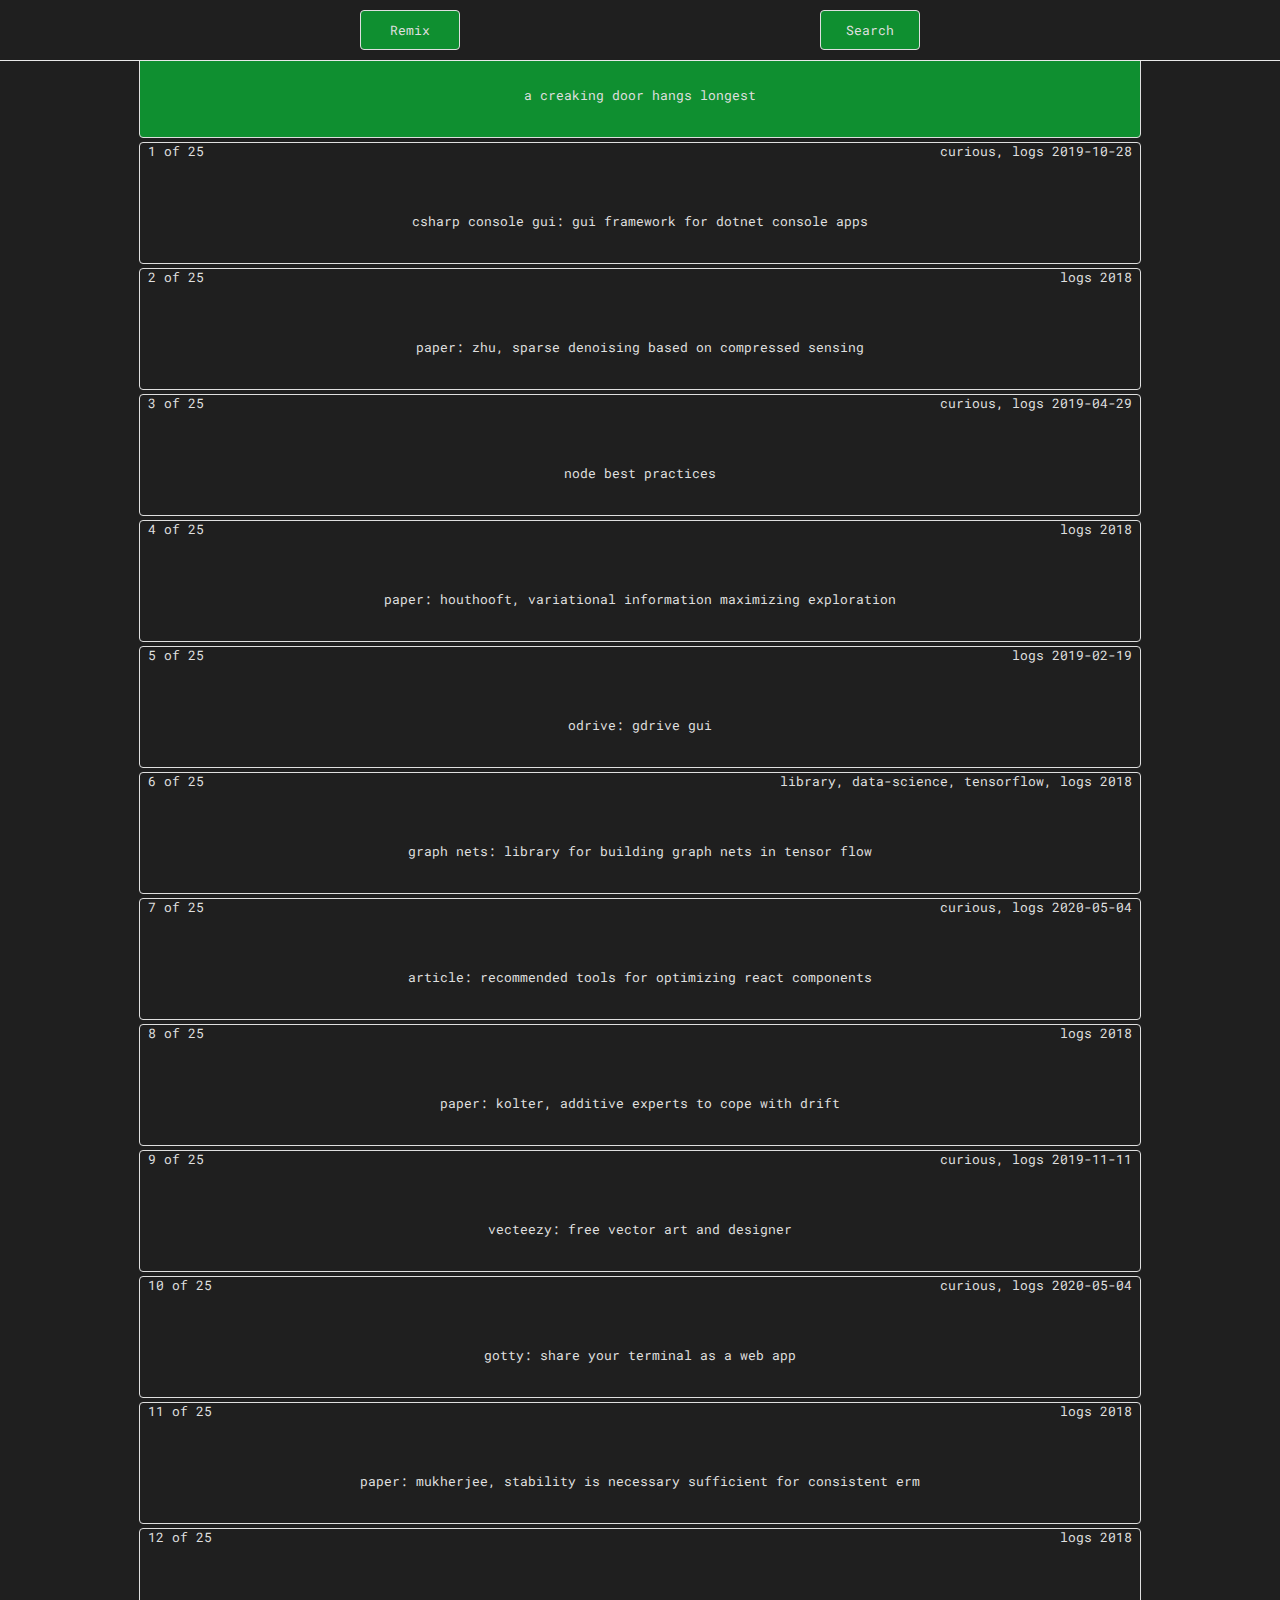
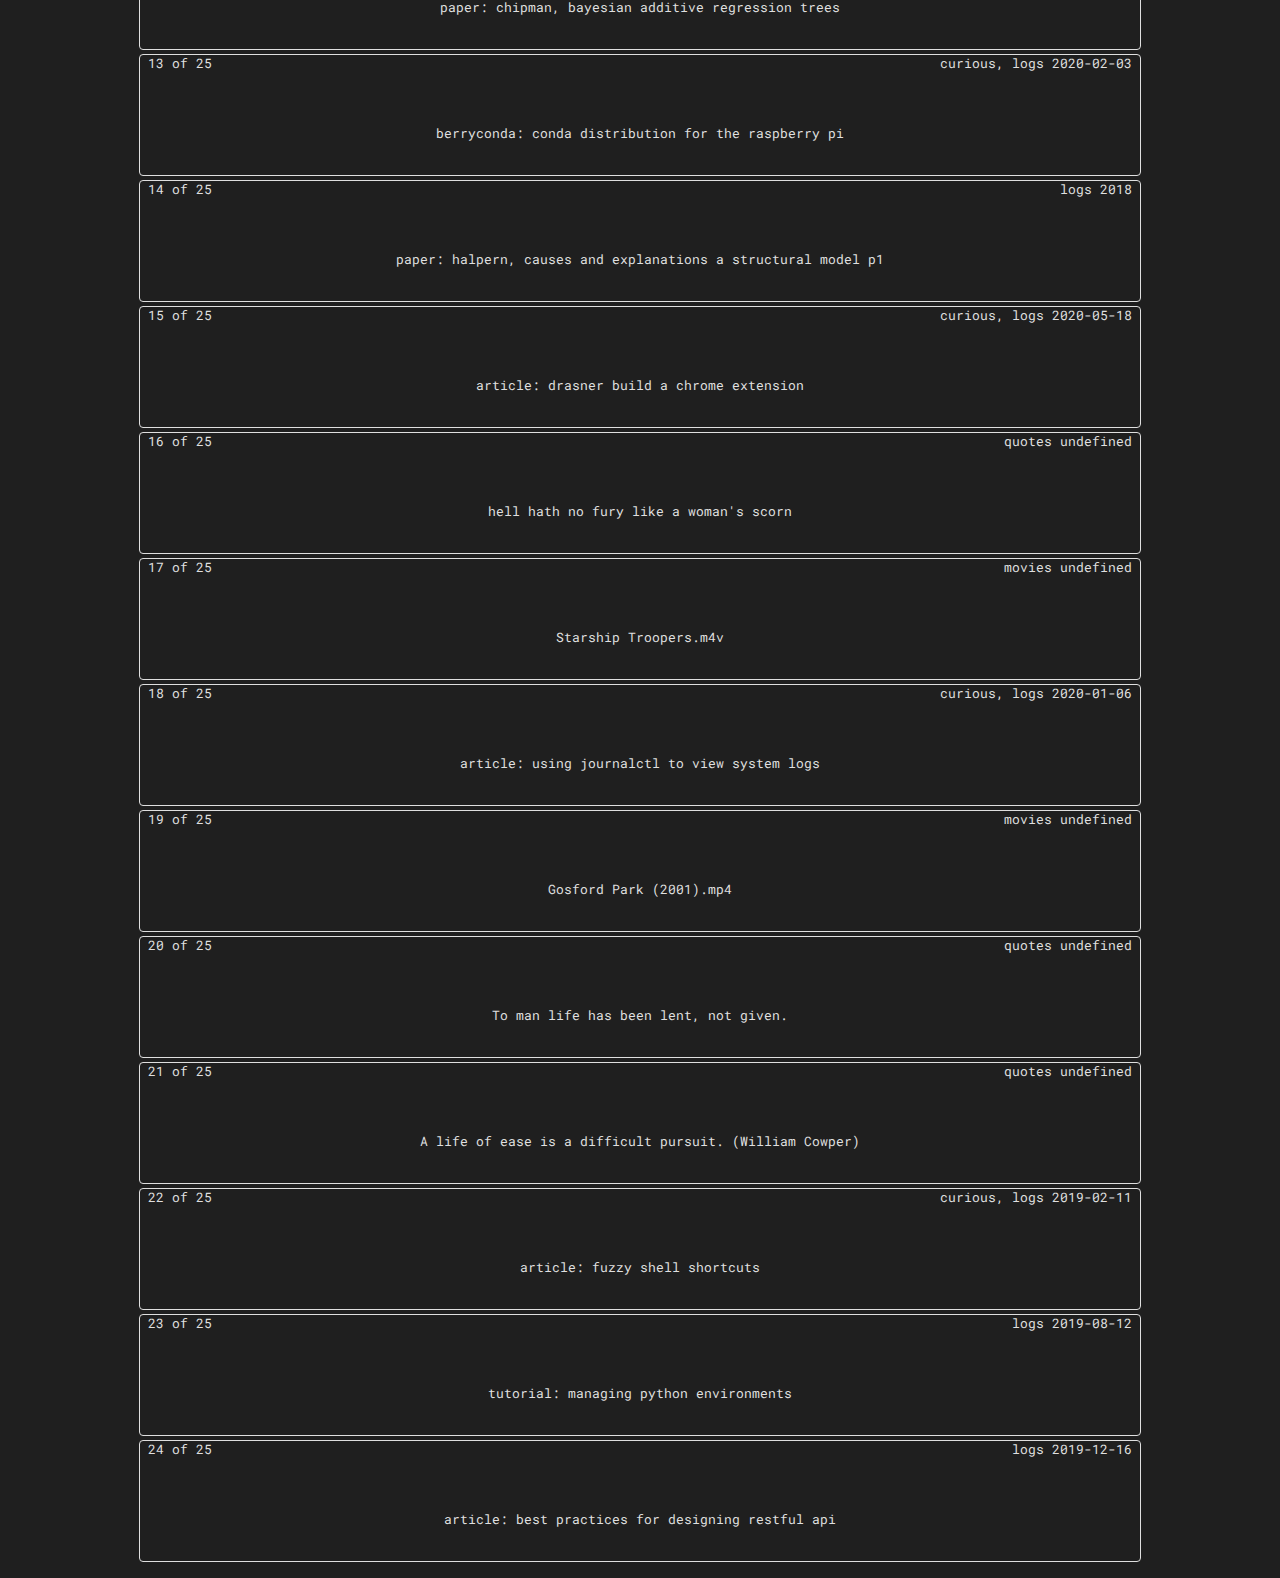
==== remix/index.html @ ba3073d8 "Update remix app." ====
<!doctype html><html lang="en"><head><meta charset="utf-8"/><link rel="icon" href="/remix/favicon.png"/><meta name="viewport" content="width=device-width,initial-scale=1"/><meta name="theme-color" content="#000000"/><meta name="description" content="Remix Report"/><link rel="manifest" href="/remix/manifest.json"/><title>Remix</title><link href="/remix/static/css/main.03e0b66b.chunk.css" rel="stylesheet"></head><body><noscript>You need to enable JavaScript to run this app.</noscript><div id="root"></div><script>!function(e){function r(r){for(var n,i,l=r[0],f=r[1],a=r[2],c=0,s=[];c<l.length;c++)i=l[c],Object.prototype.hasOwnProperty.call(o,i)&&o[i]&&s.push(o[i][0]),o[i]=0;for(n in f)Object.prototype.hasOwnProperty.call(f,n)&&(e[n]=f[n]);for(p&&p(r);s.length;)s.shift()();return u.push.apply(u,a||[]),t()}function t(){for(var e,r=0;r<u.length;r++){for(var t=u[r],n=!0,l=1;l<t.length;l++){var f=t[l];0!==o[f]&&(n=!1)}n&&(u.splice(r--,1),e=i(i.s=t[0]))}return e}var n={},o={1:0},u=[];function i(r){if(n[r])return n[r].exports;var t=n[r]={i:r,l:!1,exports:{}};return e[r].call(t.exports,t,t.exports,i),t.l=!0,t.exports}i.m=e,i.c=n,i.d=function(e,r,t){i.o(e,r)||Object.defineProperty(e,r,{enumerable:!0,get:t})},i.r=function(e){"undefined"!=typeof Symbol&&Symbol.toStringTag&&Object.defineProperty(e,Symbol.toStringTag,{value:"Module"}),Object.defineProperty(e,"__esModule",{value:!0})},i.t=function(e,r){if(1&r&&(e=i(e)),8&r)return e;if(4&r&&"object"==typeof e&&e&&e.__esModule)return e;var t=Object.create(null);if(i.r(t),Object.defineProperty(t,"default",{enumerable:!0,value:e}),2&r&&"string"!=typeof e)for(var n in e)i.d(t,n,function(r){return e[r]}.bind(null,n));return t},i.n=function(e){var r=e&&e.__esModule?function(){return e.default}:function(){return e};return i.d(r,"a",r),r},i.o=function(e,r){return Object.prototype.hasOwnProperty.call(e,r)},i.p="/remix/";var l=this.webpackJsonpremix=this.webpackJsonpremix||[],f=l.push.bind(l);l.push=r,l=l.slice();for(var a=0;a<l.length;a++)r(l[a]);var p=f;t()}([])</script><script src="/remix/static/js/2.96e53d14.chunk.js"></script><script src="/remix/static/js/main.aa3ec4c5.chunk.js"></script></body></html>
---- remix/static/css/main.03e0b66b.chunk.css ----
@import url(https://fonts.googleapis.com/css2?family=Roboto+Mono:wght@300;400&display=swap);body,html{--background-color:#1f1f1f;--text-color:#dfdfdf;margin:0;font-family:"Roboto Mono",monospace;-webkit-font-smoothing:antialiased;-moz-osx-font-smoothing:grayscale;color:var(--text-color);background-color:var(--background-color)}
/*# sourceMappingURL=main.03e0b66b.chunk.css.map */
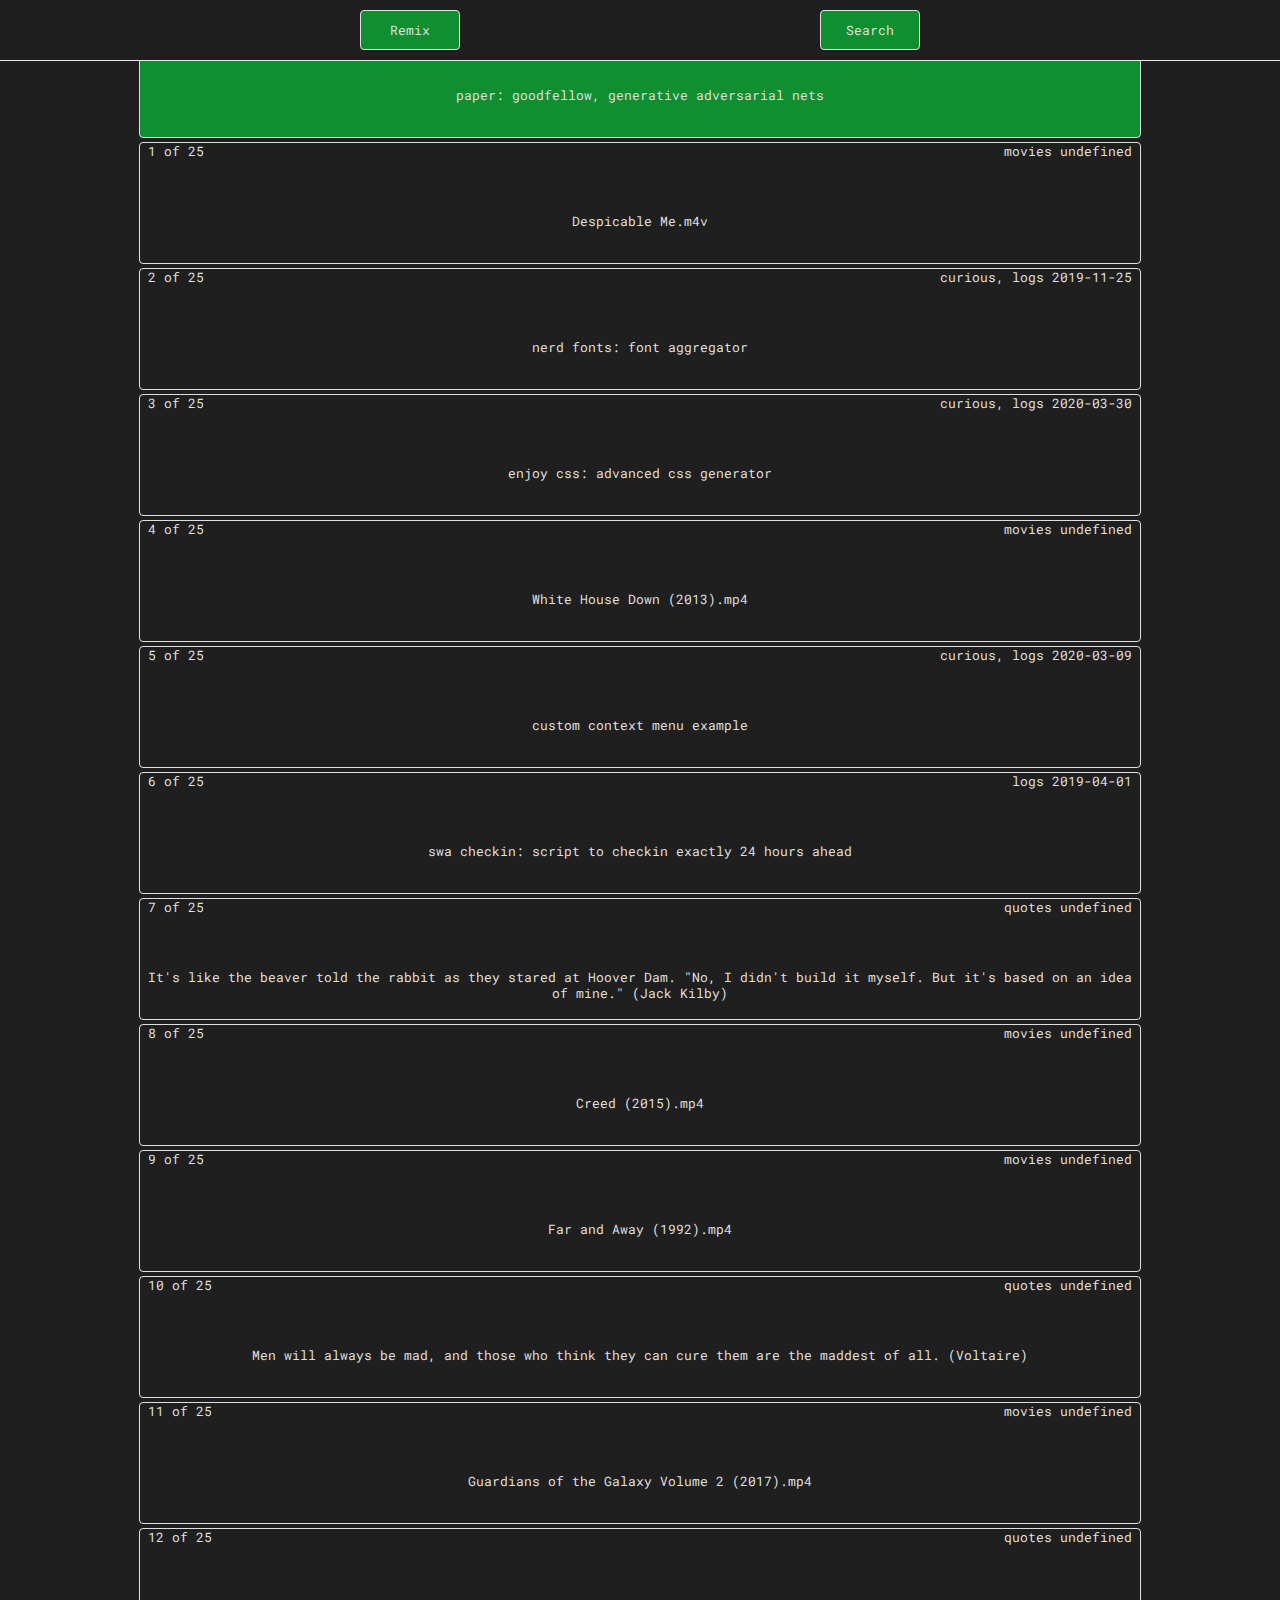
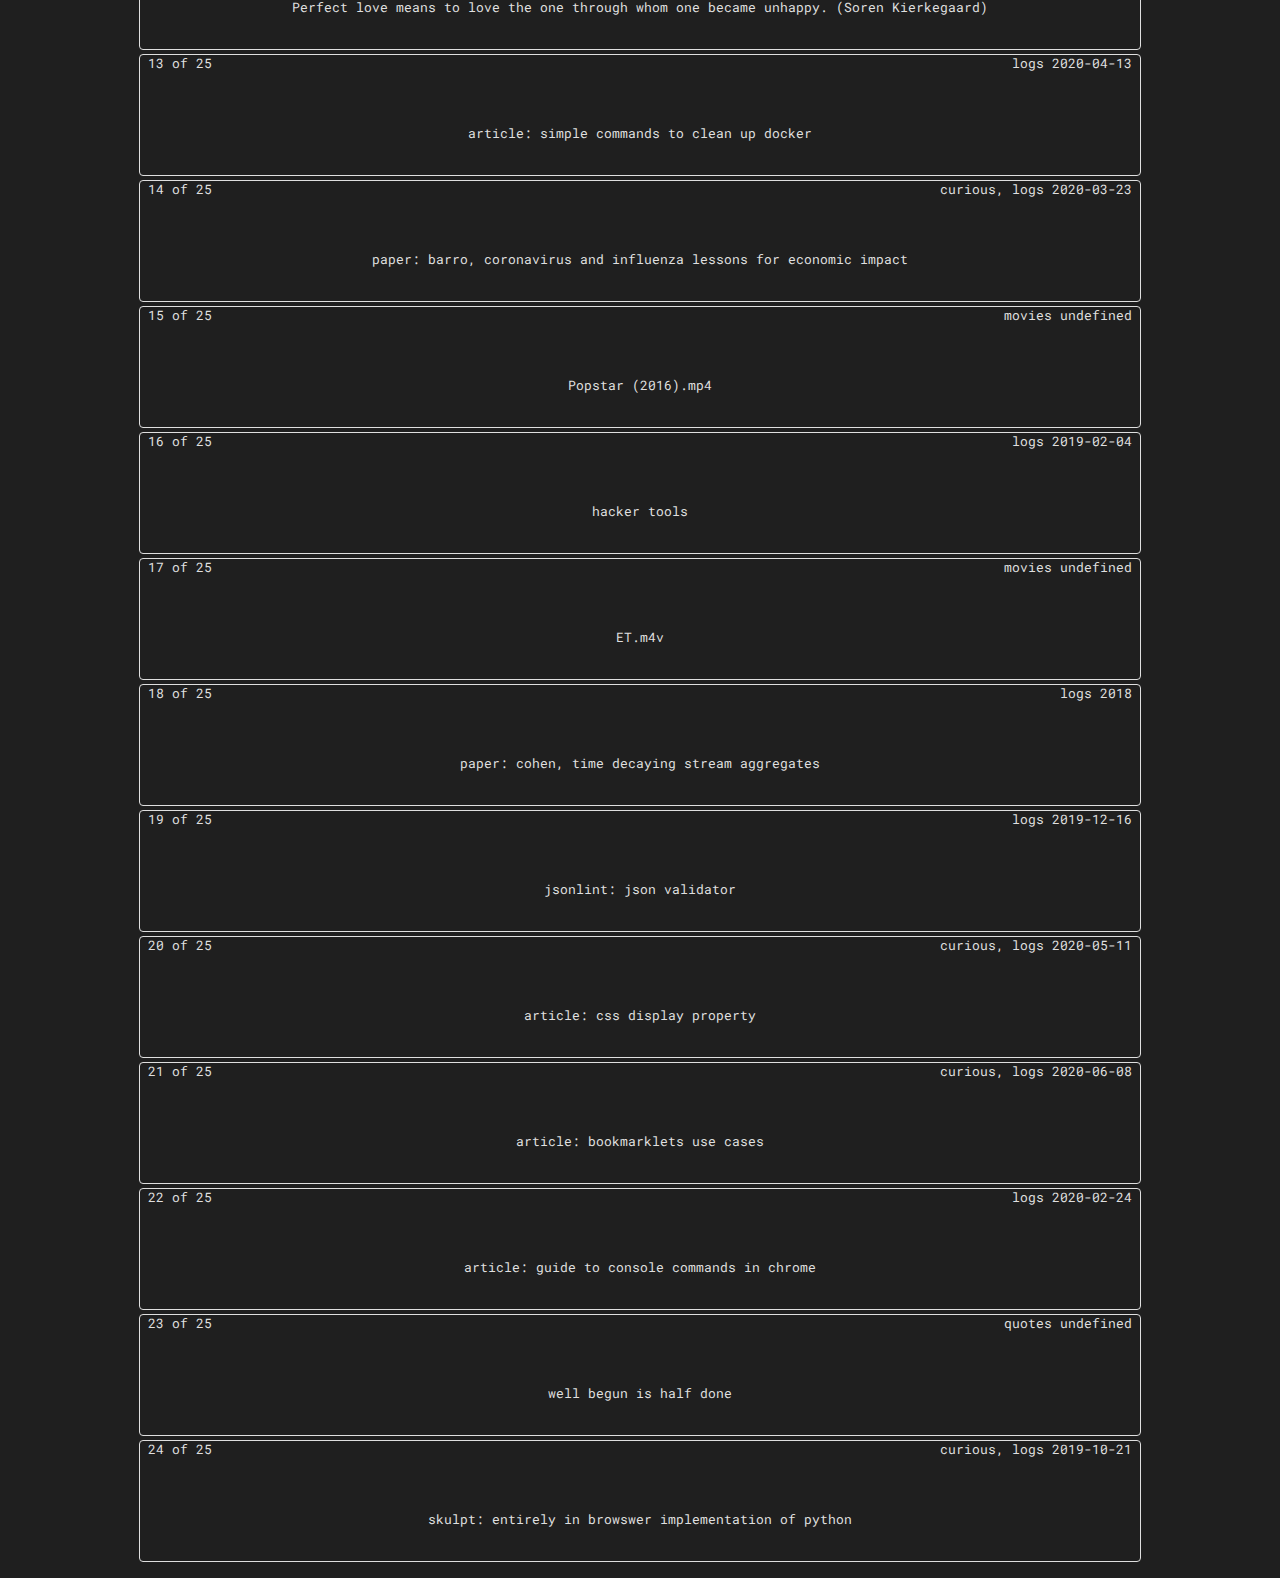
==== commit 7a7f7cf1: "Update remix search implementation." ====
--- a/remix/index.html
+++ b/remix/index.html
@@ -1 +1 @@
-<!doctype html><html lang="en"><head><meta charset="utf-8"/><link rel="icon" href="/remix/favicon.png"/><meta name="viewport" content="width=device-width,initial-scale=1"/><meta name="theme-color" content="#000000"/><meta name="description" content="Remix Report"/><link rel="manifest" href="/remix/manifest.json"/><title>Remix</title><link href="/remix/static/css/main.03e0b66b.chunk.css" rel="stylesheet"></head><body><noscript>You need to enable JavaScript to run this app.</noscript><div id="root"></div><script>!function(e){function r(r){for(var n,i,l=r[0],f=r[1],a=r[2],c=0,s=[];c<l.length;c++)i=l[c],Object.prototype.hasOwnProperty.call(o,i)&&o[i]&&s.push(o[i][0]),o[i]=0;for(n in f)Object.prototype.hasOwnProperty.call(f,n)&&(e[n]=f[n]);for(p&&p(r);s.length;)s.shift()();return u.push.apply(u,a||[]),t()}function t(){for(var e,r=0;r<u.length;r++){for(var t=u[r],n=!0,l=1;l<t.length;l++){var f=t[l];0!==o[f]&&(n=!1)}n&&(u.splice(r--,1),e=i(i.s=t[0]))}return e}var n={},o={1:0},u=[];function i(r){if(n[r])return n[r].exports;var t=n[r]={i:r,l:!1,exports:{}};return e[r].call(t.exports,t,t.exports,i),t.l=!0,t.exports}i.m=e,i.c=n,i.d=function(e,r,t){i.o(e,r)||Object.defineProperty(e,r,{enumerable:!0,get:t})},i.r=function(e){"undefined"!=typeof Symbol&&Symbol.toStringTag&&Object.defineProperty(e,Symbol.toStringTag,{value:"Module"}),Object.defineProperty(e,"__esModule",{value:!0})},i.t=function(e,r){if(1&r&&(e=i(e)),8&r)return e;if(4&r&&"object"==typeof e&&e&&e.__esModule)return e;var t=Object.create(null);if(i.r(t),Object.defineProperty(t,"default",{enumerable:!0,value:e}),2&r&&"string"!=typeof e)for(var n in e)i.d(t,n,function(r){return e[r]}.bind(null,n));return t},i.n=function(e){var r=e&&e.__esModule?function(){return e.default}:function(){return e};return i.d(r,"a",r),r},i.o=function(e,r){return Object.prototype.hasOwnProperty.call(e,r)},i.p="/remix/";var l=this.webpackJsonpremix=this.webpackJsonpremix||[],f=l.push.bind(l);l.push=r,l=l.slice();for(var a=0;a<l.length;a++)r(l[a]);var p=f;t()}([])</script><script src="/remix/static/js/2.96e53d14.chunk.js"></script><script src="/remix/static/js/main.aa3ec4c5.chunk.js"></script></body></html>+<!doctype html><html lang="en"><head><meta charset="utf-8"/><link rel="icon" href="/remix/favicon.png"/><meta name="viewport" content="width=device-width,initial-scale=1"/><meta name="theme-color" content="#000000"/><meta name="description" content="Remix Report"/><link rel="manifest" href="/remix/manifest.json"/><title>Remix</title><link href="/remix/static/css/main.03e0b66b.chunk.css" rel="stylesheet"></head><body><noscript>You need to enable JavaScript to run this app.</noscript><div id="root"></div><script>!function(e){function r(r){for(var n,i,l=r[0],f=r[1],a=r[2],c=0,s=[];c<l.length;c++)i=l[c],Object.prototype.hasOwnProperty.call(o,i)&&o[i]&&s.push(o[i][0]),o[i]=0;for(n in f)Object.prototype.hasOwnProperty.call(f,n)&&(e[n]=f[n]);for(p&&p(r);s.length;)s.shift()();return u.push.apply(u,a||[]),t()}function t(){for(var e,r=0;r<u.length;r++){for(var t=u[r],n=!0,l=1;l<t.length;l++){var f=t[l];0!==o[f]&&(n=!1)}n&&(u.splice(r--,1),e=i(i.s=t[0]))}return e}var n={},o={1:0},u=[];function i(r){if(n[r])return n[r].exports;var t=n[r]={i:r,l:!1,exports:{}};return e[r].call(t.exports,t,t.exports,i),t.l=!0,t.exports}i.m=e,i.c=n,i.d=function(e,r,t){i.o(e,r)||Object.defineProperty(e,r,{enumerable:!0,get:t})},i.r=function(e){"undefined"!=typeof Symbol&&Symbol.toStringTag&&Object.defineProperty(e,Symbol.toStringTag,{value:"Module"}),Object.defineProperty(e,"__esModule",{value:!0})},i.t=function(e,r){if(1&r&&(e=i(e)),8&r)return e;if(4&r&&"object"==typeof e&&e&&e.__esModule)return e;var t=Object.create(null);if(i.r(t),Object.defineProperty(t,"default",{enumerable:!0,value:e}),2&r&&"string"!=typeof e)for(var n in e)i.d(t,n,function(r){return e[r]}.bind(null,n));return t},i.n=function(e){var r=e&&e.__esModule?function(){return e.default}:function(){return e};return i.d(r,"a",r),r},i.o=function(e,r){return Object.prototype.hasOwnProperty.call(e,r)},i.p="/remix/";var l=this.webpackJsonpremix=this.webpackJsonpremix||[],f=l.push.bind(l);l.push=r,l=l.slice();for(var a=0;a<l.length;a++)r(l[a]);var p=f;t()}([])</script><script src="/remix/static/js/2.96e53d14.chunk.js"></script><script src="/remix/static/js/main.2c84e800.chunk.js"></script></body></html>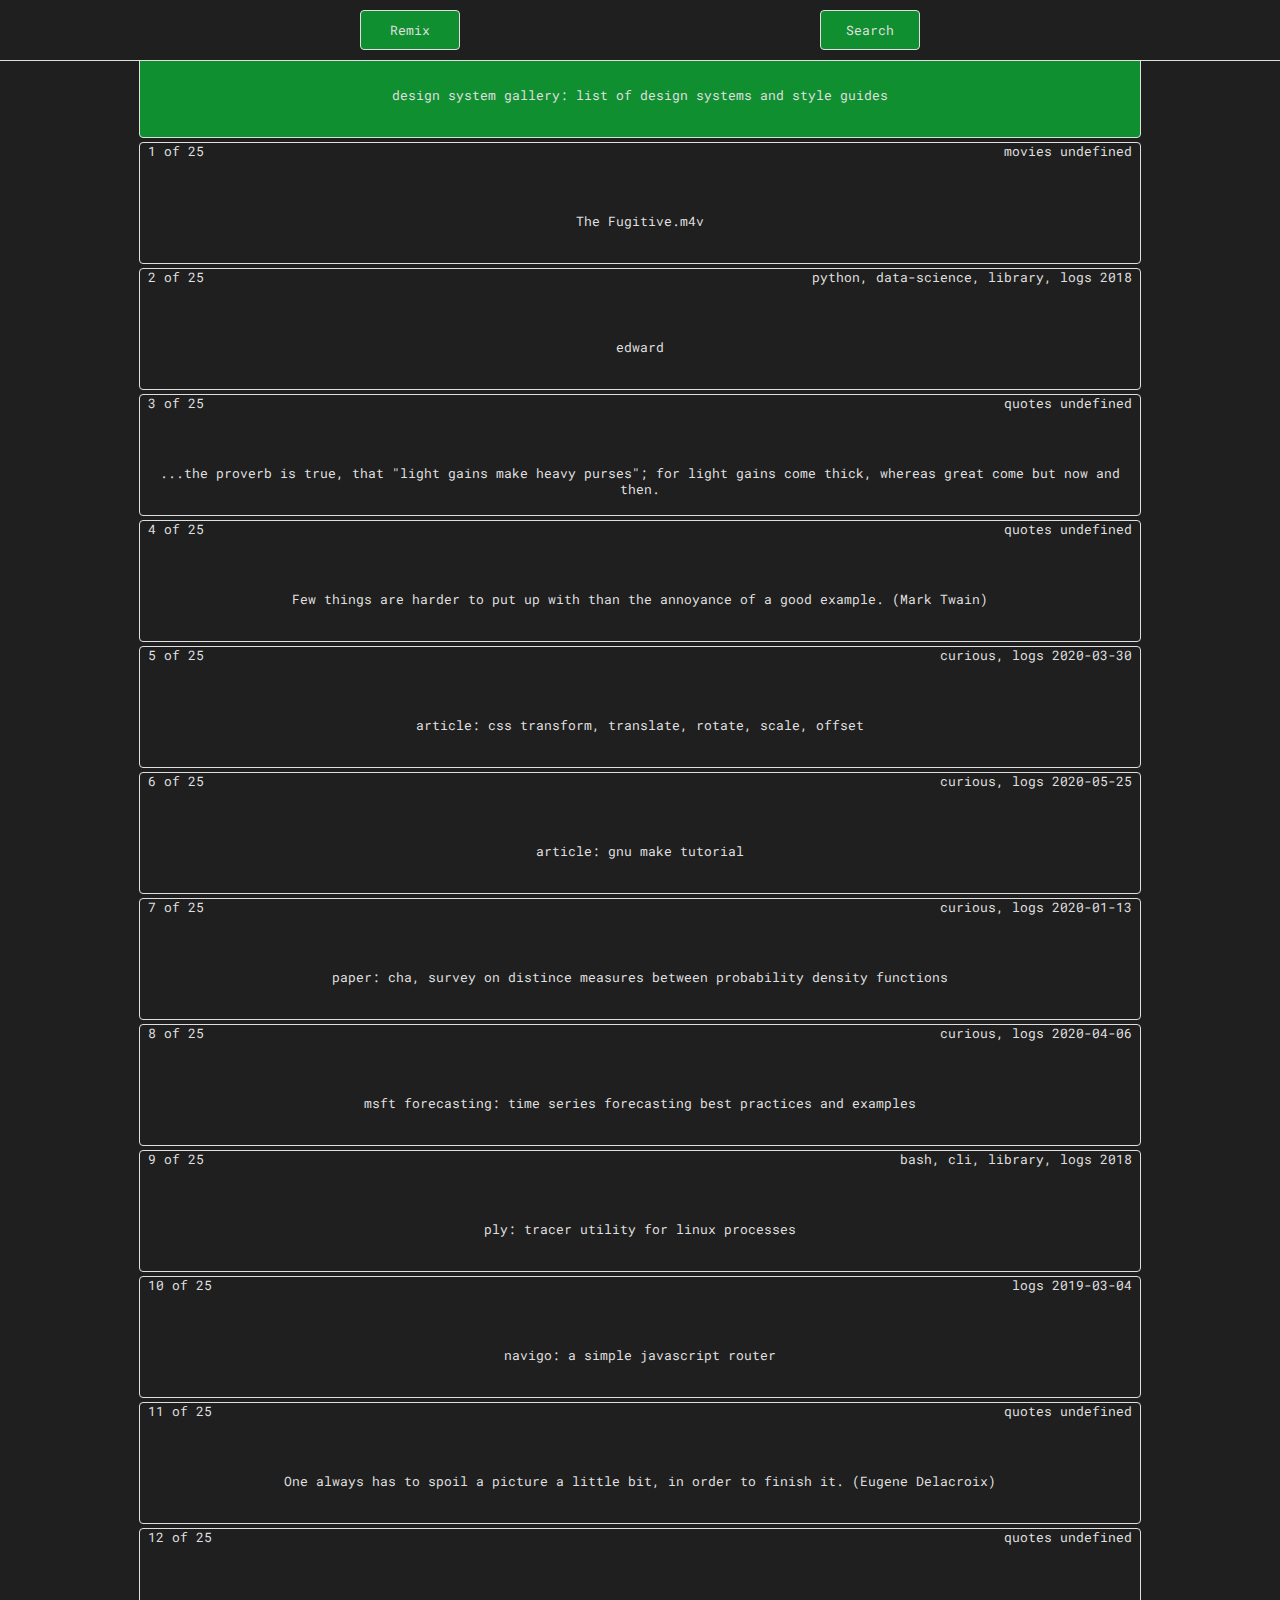
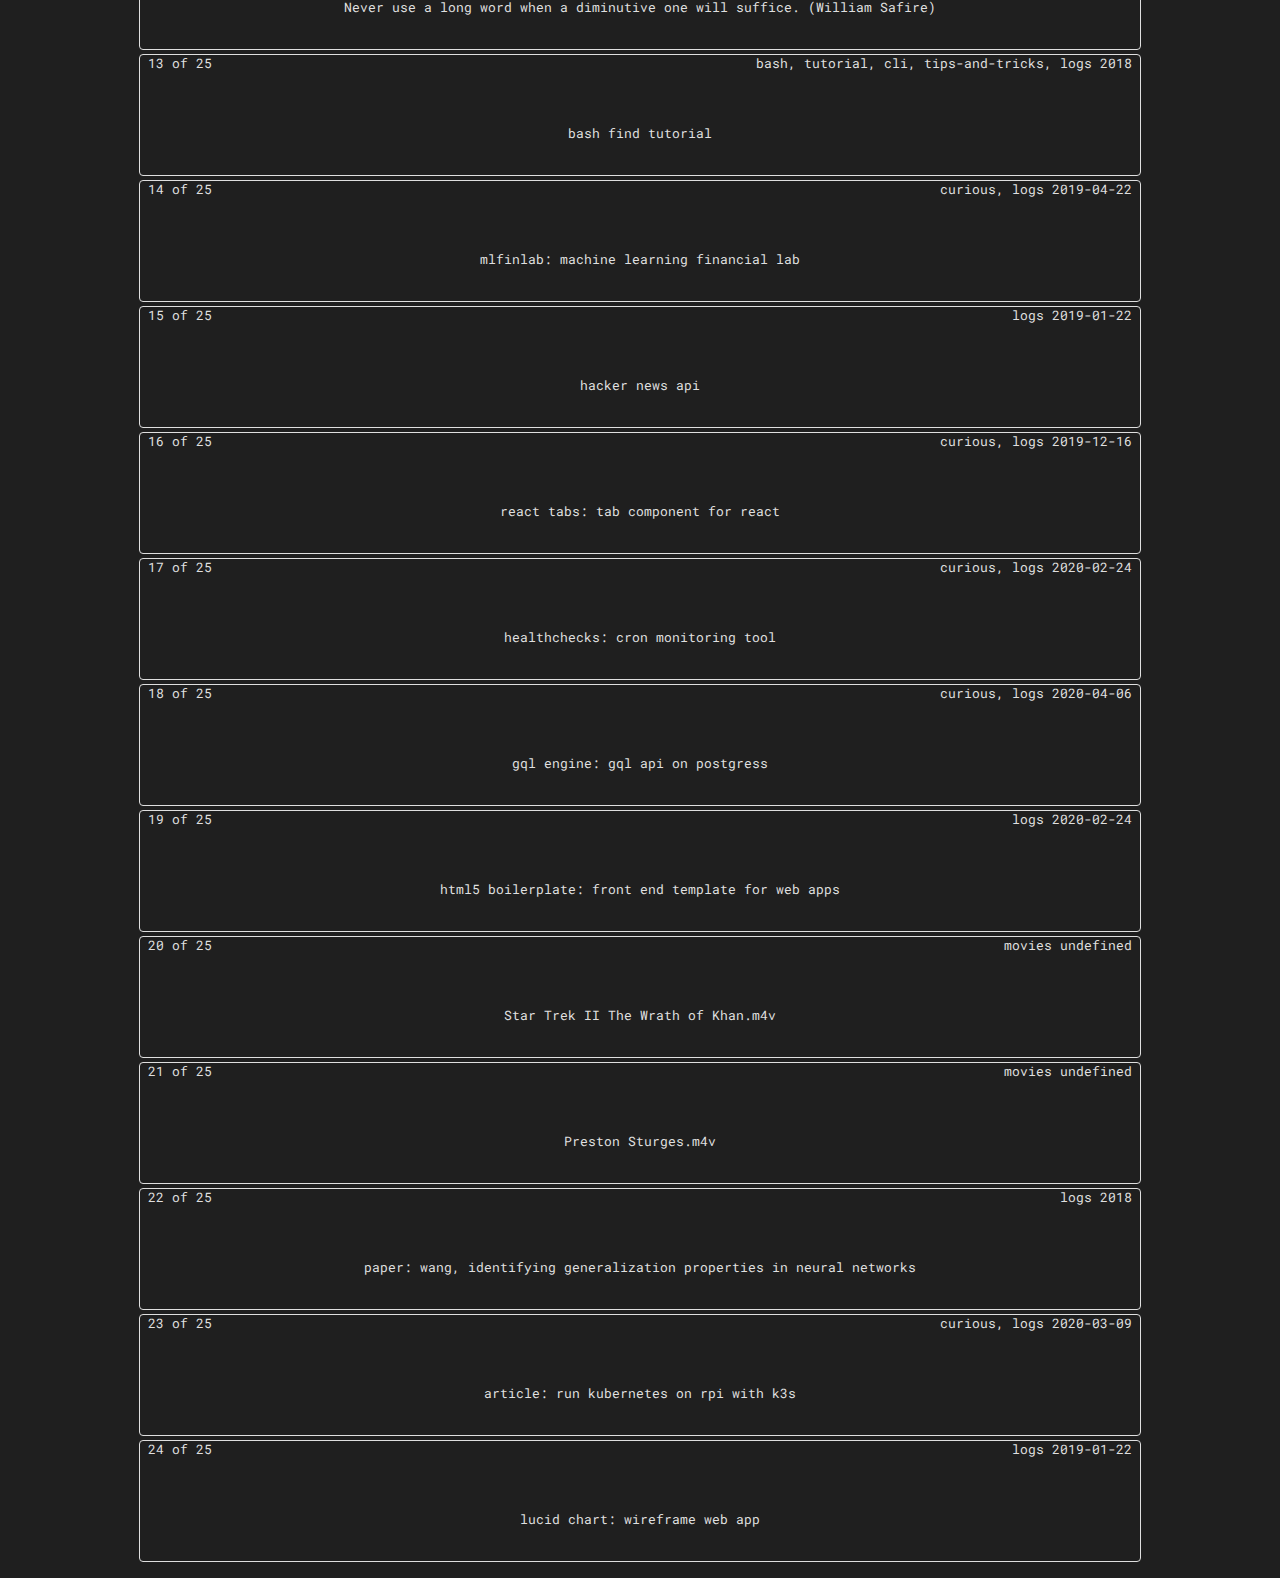
==== commit e62c4f86: "Update list styling and scaling." ====
--- a/remix/index.html
+++ b/remix/index.html
@@ -1 +1 @@
-<!doctype html><html lang="en"><head><meta charset="utf-8"/><link rel="icon" href="/remix/favicon.png"/><meta name="viewport" content="width=device-width,initial-scale=1"/><meta name="theme-color" content="#000000"/><meta name="description" content="Remix Report"/><link rel="manifest" href="/remix/manifest.json"/><title>Remix</title><link href="/remix/static/css/main.03e0b66b.chunk.css" rel="stylesheet"></head><body><noscript>You need to enable JavaScript to run this app.</noscript><div id="root"></div><script>!function(e){function r(r){for(var n,i,l=r[0],f=r[1],a=r[2],c=0,s=[];c<l.length;c++)i=l[c],Object.prototype.hasOwnProperty.call(o,i)&&o[i]&&s.push(o[i][0]),o[i]=0;for(n in f)Object.prototype.hasOwnProperty.call(f,n)&&(e[n]=f[n]);for(p&&p(r);s.length;)s.shift()();return u.push.apply(u,a||[]),t()}function t(){for(var e,r=0;r<u.length;r++){for(var t=u[r],n=!0,l=1;l<t.length;l++){var f=t[l];0!==o[f]&&(n=!1)}n&&(u.splice(r--,1),e=i(i.s=t[0]))}return e}var n={},o={1:0},u=[];function i(r){if(n[r])return n[r].exports;var t=n[r]={i:r,l:!1,exports:{}};return e[r].call(t.exports,t,t.exports,i),t.l=!0,t.exports}i.m=e,i.c=n,i.d=function(e,r,t){i.o(e,r)||Object.defineProperty(e,r,{enumerable:!0,get:t})},i.r=function(e){"undefined"!=typeof Symbol&&Symbol.toStringTag&&Object.defineProperty(e,Symbol.toStringTag,{value:"Module"}),Object.defineProperty(e,"__esModule",{value:!0})},i.t=function(e,r){if(1&r&&(e=i(e)),8&r)return e;if(4&r&&"object"==typeof e&&e&&e.__esModule)return e;var t=Object.create(null);if(i.r(t),Object.defineProperty(t,"default",{enumerable:!0,value:e}),2&r&&"string"!=typeof e)for(var n in e)i.d(t,n,function(r){return e[r]}.bind(null,n));return t},i.n=function(e){var r=e&&e.__esModule?function(){return e.default}:function(){return e};return i.d(r,"a",r),r},i.o=function(e,r){return Object.prototype.hasOwnProperty.call(e,r)},i.p="/remix/";var l=this.webpackJsonpremix=this.webpackJsonpremix||[],f=l.push.bind(l);l.push=r,l=l.slice();for(var a=0;a<l.length;a++)r(l[a]);var p=f;t()}([])</script><script src="/remix/static/js/2.96e53d14.chunk.js"></script><script src="/remix/static/js/main.2c84e800.chunk.js"></script></body></html>+<!doctype html><html lang="en"><head><meta charset="utf-8"/><link rel="icon" href="/remix/favicon.png"/><meta name="viewport" content="width=device-width,initial-scale=1,maximum-scale=1"/><meta name="theme-color" content="#000000"/><meta name="description" content="Remix Report"/><link rel="manifest" href="/remix/manifest.json"/><title>Remix</title><link href="/remix/static/css/main.03e0b66b.chunk.css" rel="stylesheet"></head><body><noscript>You need to enable JavaScript to run this app.</noscript><div id="root"></div><script>!function(e){function r(r){for(var n,i,l=r[0],f=r[1],a=r[2],c=0,s=[];c<l.length;c++)i=l[c],Object.prototype.hasOwnProperty.call(o,i)&&o[i]&&s.push(o[i][0]),o[i]=0;for(n in f)Object.prototype.hasOwnProperty.call(f,n)&&(e[n]=f[n]);for(p&&p(r);s.length;)s.shift()();return u.push.apply(u,a||[]),t()}function t(){for(var e,r=0;r<u.length;r++){for(var t=u[r],n=!0,l=1;l<t.length;l++){var f=t[l];0!==o[f]&&(n=!1)}n&&(u.splice(r--,1),e=i(i.s=t[0]))}return e}var n={},o={1:0},u=[];function i(r){if(n[r])return n[r].exports;var t=n[r]={i:r,l:!1,exports:{}};return e[r].call(t.exports,t,t.exports,i),t.l=!0,t.exports}i.m=e,i.c=n,i.d=function(e,r,t){i.o(e,r)||Object.defineProperty(e,r,{enumerable:!0,get:t})},i.r=function(e){"undefined"!=typeof Symbol&&Symbol.toStringTag&&Object.defineProperty(e,Symbol.toStringTag,{value:"Module"}),Object.defineProperty(e,"__esModule",{value:!0})},i.t=function(e,r){if(1&r&&(e=i(e)),8&r)return e;if(4&r&&"object"==typeof e&&e&&e.__esModule)return e;var t=Object.create(null);if(i.r(t),Object.defineProperty(t,"default",{enumerable:!0,value:e}),2&r&&"string"!=typeof e)for(var n in e)i.d(t,n,function(r){return e[r]}.bind(null,n));return t},i.n=function(e){var r=e&&e.__esModule?function(){return e.default}:function(){return e};return i.d(r,"a",r),r},i.o=function(e,r){return Object.prototype.hasOwnProperty.call(e,r)},i.p="/remix/";var l=this.webpackJsonpremix=this.webpackJsonpremix||[],f=l.push.bind(l);l.push=r,l=l.slice();for(var a=0;a<l.length;a++)r(l[a]);var p=f;t()}([])</script><script src="/remix/static/js/2.cab0cec5.chunk.js"></script><script src="/remix/static/js/main.fac38b29.chunk.js"></script></body></html>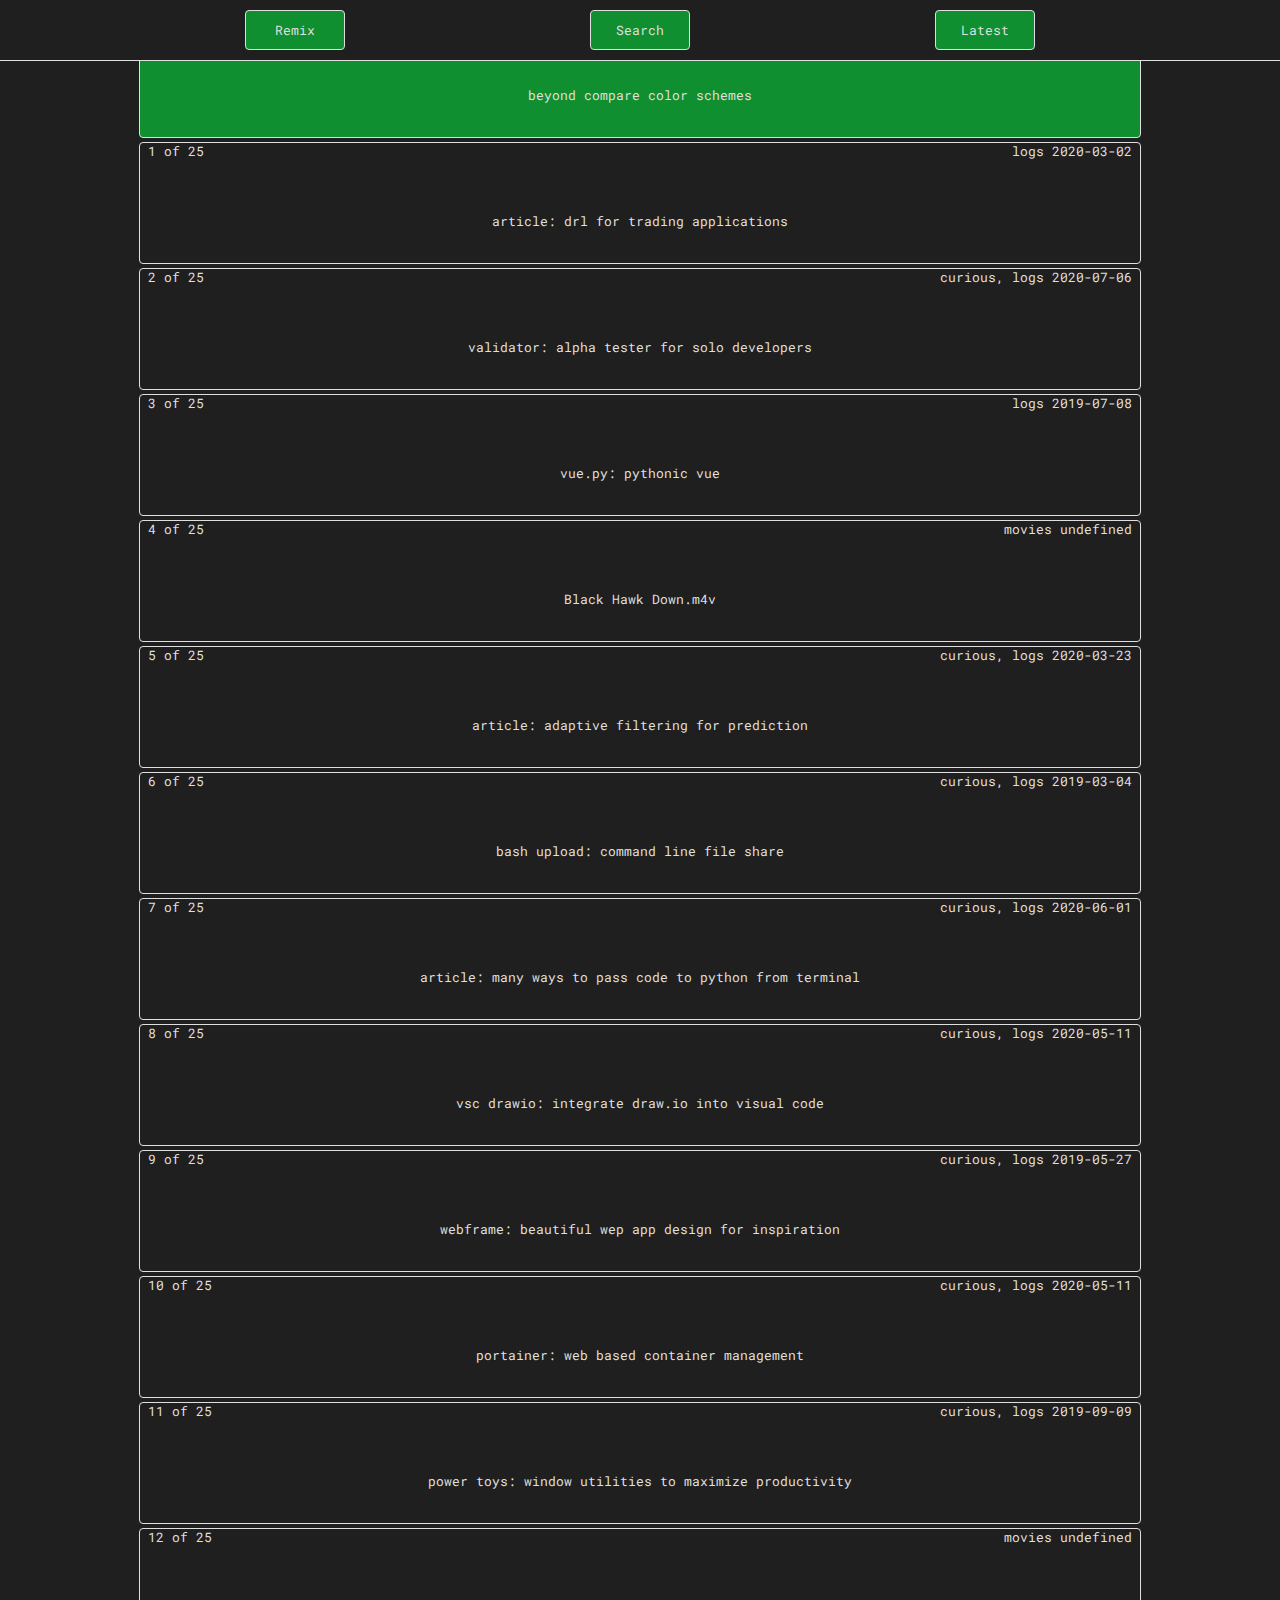
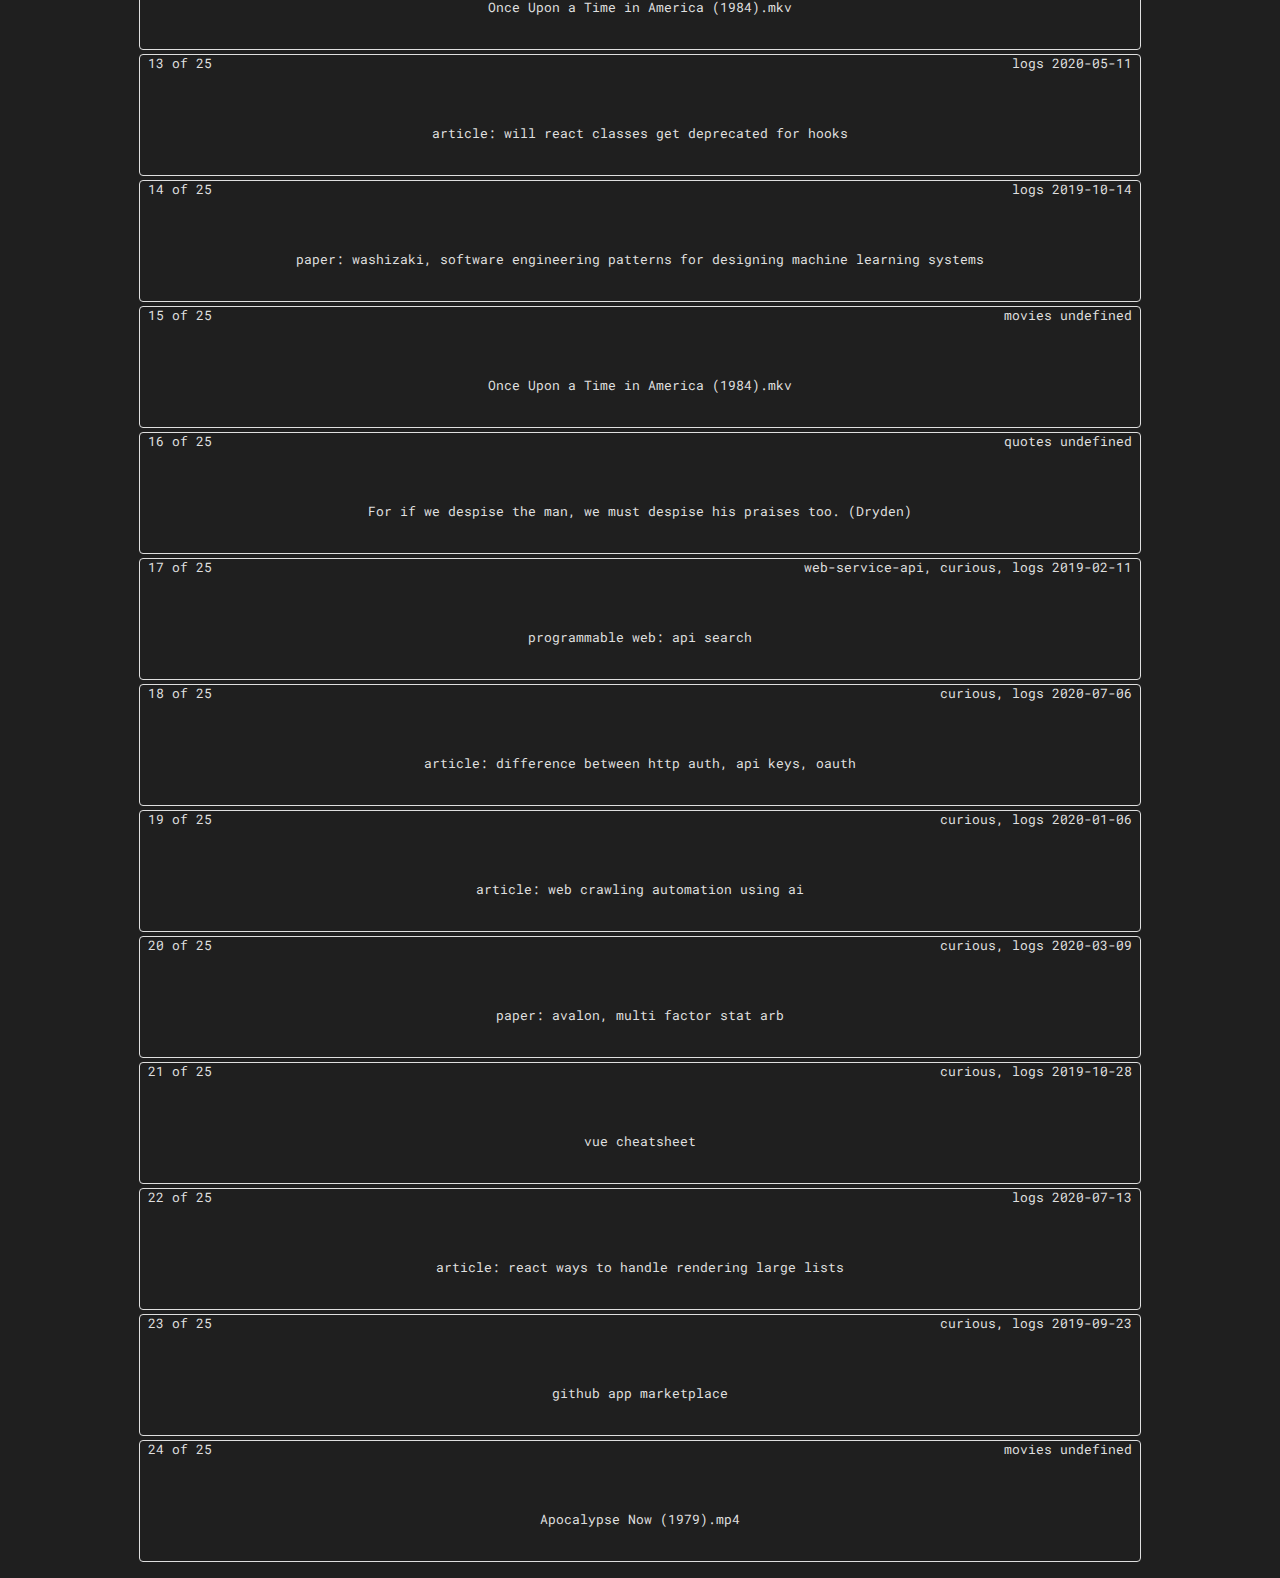
==== commit d3e31553: "Update remix with latest button." ====
--- a/remix/index.html
+++ b/remix/index.html
@@ -1 +1 @@
-<!doctype html><html lang="en"><head><meta charset="utf-8"/><link rel="icon" href="/remix/favicon.png"/><meta name="viewport" content="width=device-width,initial-scale=1,maximum-scale=1"/><meta name="theme-color" content="#000000"/><meta name="description" content="Remix Report"/><link rel="manifest" href="/remix/manifest.json"/><title>Remix</title><link href="/remix/static/css/main.03e0b66b.chunk.css" rel="stylesheet"></head><body><noscript>You need to enable JavaScript to run this app.</noscript><div id="root"></div><script>!function(e){function r(r){for(var n,i,l=r[0],f=r[1],a=r[2],c=0,s=[];c<l.length;c++)i=l[c],Object.prototype.hasOwnProperty.call(o,i)&&o[i]&&s.push(o[i][0]),o[i]=0;for(n in f)Object.prototype.hasOwnProperty.call(f,n)&&(e[n]=f[n]);for(p&&p(r);s.length;)s.shift()();return u.push.apply(u,a||[]),t()}function t(){for(var e,r=0;r<u.length;r++){for(var t=u[r],n=!0,l=1;l<t.length;l++){var f=t[l];0!==o[f]&&(n=!1)}n&&(u.splice(r--,1),e=i(i.s=t[0]))}return e}var n={},o={1:0},u=[];function i(r){if(n[r])return n[r].exports;var t=n[r]={i:r,l:!1,exports:{}};return e[r].call(t.exports,t,t.exports,i),t.l=!0,t.exports}i.m=e,i.c=n,i.d=function(e,r,t){i.o(e,r)||Object.defineProperty(e,r,{enumerable:!0,get:t})},i.r=function(e){"undefined"!=typeof Symbol&&Symbol.toStringTag&&Object.defineProperty(e,Symbol.toStringTag,{value:"Module"}),Object.defineProperty(e,"__esModule",{value:!0})},i.t=function(e,r){if(1&r&&(e=i(e)),8&r)return e;if(4&r&&"object"==typeof e&&e&&e.__esModule)return e;var t=Object.create(null);if(i.r(t),Object.defineProperty(t,"default",{enumerable:!0,value:e}),2&r&&"string"!=typeof e)for(var n in e)i.d(t,n,function(r){return e[r]}.bind(null,n));return t},i.n=function(e){var r=e&&e.__esModule?function(){return e.default}:function(){return e};return i.d(r,"a",r),r},i.o=function(e,r){return Object.prototype.hasOwnProperty.call(e,r)},i.p="/remix/";var l=this.webpackJsonpremix=this.webpackJsonpremix||[],f=l.push.bind(l);l.push=r,l=l.slice();for(var a=0;a<l.length;a++)r(l[a]);var p=f;t()}([])</script><script src="/remix/static/js/2.cab0cec5.chunk.js"></script><script src="/remix/static/js/main.fac38b29.chunk.js"></script></body></html>+<!doctype html><html lang="en"><head><meta charset="utf-8"/><link rel="icon" href="/remix/favicon.png"/><meta name="viewport" content="width=device-width,initial-scale=1,maximum-scale=1"/><meta name="theme-color" content="#000000"/><meta name="description" content="Remix Report"/><link rel="manifest" href="/remix/manifest.json"/><title>Remix</title><link href="/remix/static/css/main.03e0b66b.chunk.css" rel="stylesheet"></head><body><noscript>You need to enable JavaScript to run this app.</noscript><div id="root"></div><script>!function(e){function r(r){for(var n,i,l=r[0],f=r[1],a=r[2],c=0,s=[];c<l.length;c++)i=l[c],Object.prototype.hasOwnProperty.call(o,i)&&o[i]&&s.push(o[i][0]),o[i]=0;for(n in f)Object.prototype.hasOwnProperty.call(f,n)&&(e[n]=f[n]);for(p&&p(r);s.length;)s.shift()();return u.push.apply(u,a||[]),t()}function t(){for(var e,r=0;r<u.length;r++){for(var t=u[r],n=!0,l=1;l<t.length;l++){var f=t[l];0!==o[f]&&(n=!1)}n&&(u.splice(r--,1),e=i(i.s=t[0]))}return e}var n={},o={1:0},u=[];function i(r){if(n[r])return n[r].exports;var t=n[r]={i:r,l:!1,exports:{}};return e[r].call(t.exports,t,t.exports,i),t.l=!0,t.exports}i.m=e,i.c=n,i.d=function(e,r,t){i.o(e,r)||Object.defineProperty(e,r,{enumerable:!0,get:t})},i.r=function(e){"undefined"!=typeof Symbol&&Symbol.toStringTag&&Object.defineProperty(e,Symbol.toStringTag,{value:"Module"}),Object.defineProperty(e,"__esModule",{value:!0})},i.t=function(e,r){if(1&r&&(e=i(e)),8&r)return e;if(4&r&&"object"==typeof e&&e&&e.__esModule)return e;var t=Object.create(null);if(i.r(t),Object.defineProperty(t,"default",{enumerable:!0,value:e}),2&r&&"string"!=typeof e)for(var n in e)i.d(t,n,function(r){return e[r]}.bind(null,n));return t},i.n=function(e){var r=e&&e.__esModule?function(){return e.default}:function(){return e};return i.d(r,"a",r),r},i.o=function(e,r){return Object.prototype.hasOwnProperty.call(e,r)},i.p="/remix/";var l=this.webpackJsonpremix=this.webpackJsonpremix||[],f=l.push.bind(l);l.push=r,l=l.slice();for(var a=0;a<l.length;a++)r(l[a]);var p=f;t()}([])</script><script src="/remix/static/js/2.cab0cec5.chunk.js"></script><script src="/remix/static/js/main.05a1f98d.chunk.js"></script></body></html>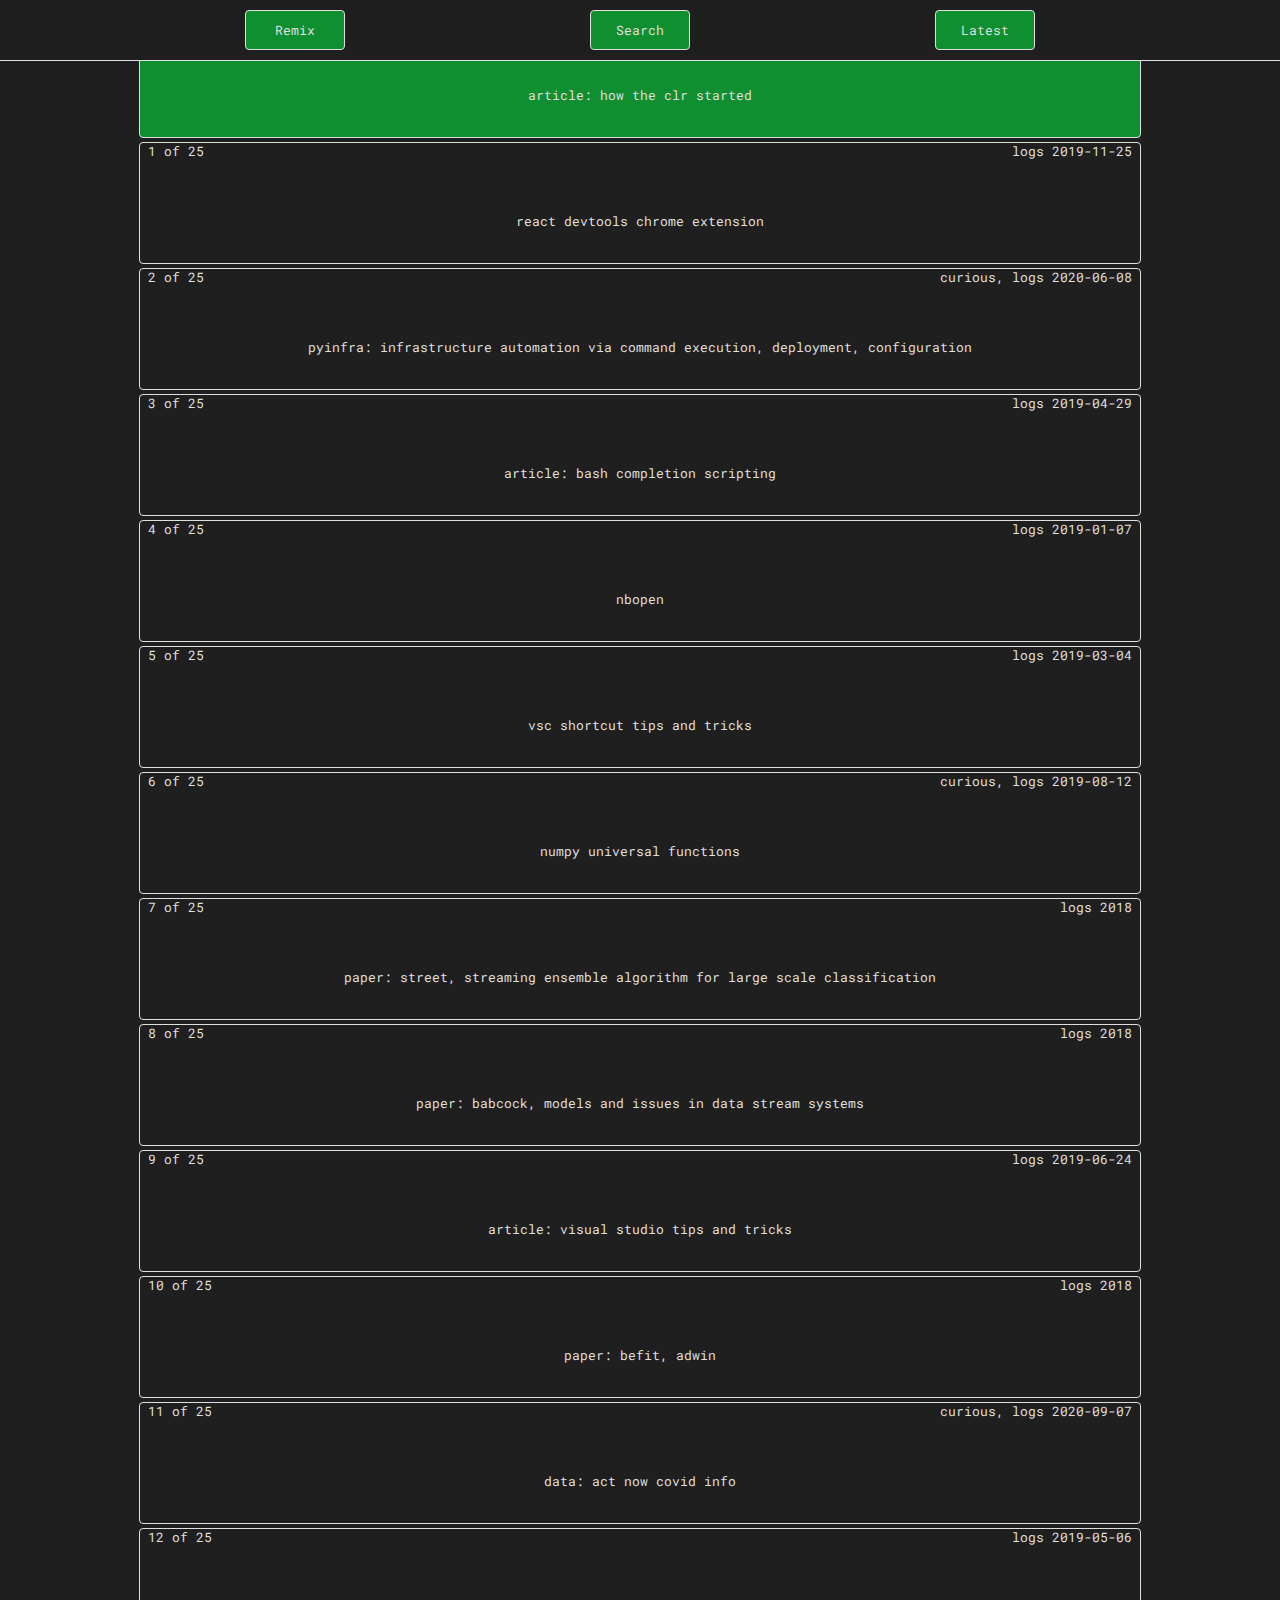
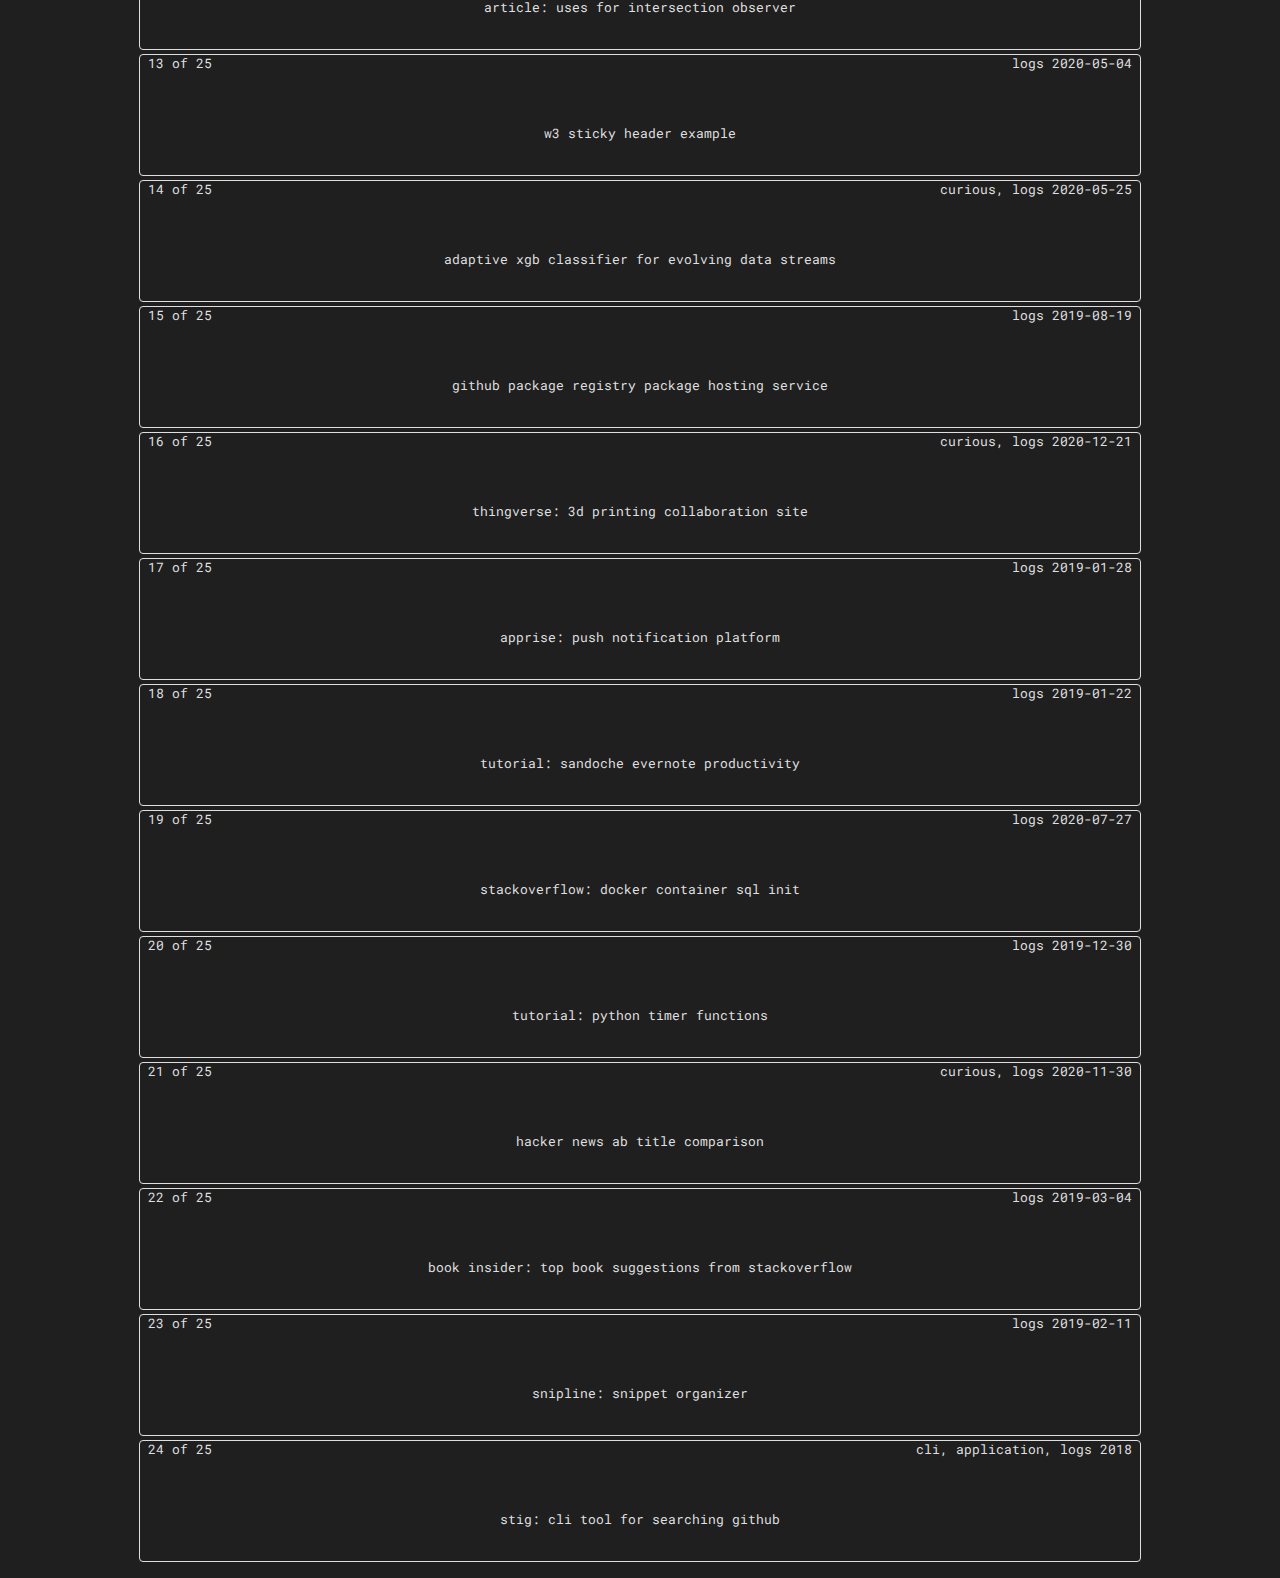
==== commit ab4fe254: "Update remix with log data only." ====
--- a/remix/index.html
+++ b/remix/index.html
@@ -1 +1 @@
-<!doctype html><html lang="en"><head><meta charset="utf-8"/><link rel="icon" href="/remix/favicon.png"/><meta name="viewport" content="width=device-width,initial-scale=1,maximum-scale=1"/><meta name="theme-color" content="#000000"/><meta name="description" content="Remix Report"/><link rel="manifest" href="/remix/manifest.json"/><title>Remix</title><link href="/remix/static/css/main.03e0b66b.chunk.css" rel="stylesheet"></head><body><noscript>You need to enable JavaScript to run this app.</noscript><div id="root"></div><script>!function(e){function r(r){for(var n,i,l=r[0],f=r[1],a=r[2],c=0,s=[];c<l.length;c++)i=l[c],Object.prototype.hasOwnProperty.call(o,i)&&o[i]&&s.push(o[i][0]),o[i]=0;for(n in f)Object.prototype.hasOwnProperty.call(f,n)&&(e[n]=f[n]);for(p&&p(r);s.length;)s.shift()();return u.push.apply(u,a||[]),t()}function t(){for(var e,r=0;r<u.length;r++){for(var t=u[r],n=!0,l=1;l<t.length;l++){var f=t[l];0!==o[f]&&(n=!1)}n&&(u.splice(r--,1),e=i(i.s=t[0]))}return e}var n={},o={1:0},u=[];function i(r){if(n[r])return n[r].exports;var t=n[r]={i:r,l:!1,exports:{}};return e[r].call(t.exports,t,t.exports,i),t.l=!0,t.exports}i.m=e,i.c=n,i.d=function(e,r,t){i.o(e,r)||Object.defineProperty(e,r,{enumerable:!0,get:t})},i.r=function(e){"undefined"!=typeof Symbol&&Symbol.toStringTag&&Object.defineProperty(e,Symbol.toStringTag,{value:"Module"}),Object.defineProperty(e,"__esModule",{value:!0})},i.t=function(e,r){if(1&r&&(e=i(e)),8&r)return e;if(4&r&&"object"==typeof e&&e&&e.__esModule)return e;var t=Object.create(null);if(i.r(t),Object.defineProperty(t,"default",{enumerable:!0,value:e}),2&r&&"string"!=typeof e)for(var n in e)i.d(t,n,function(r){return e[r]}.bind(null,n));return t},i.n=function(e){var r=e&&e.__esModule?function(){return e.default}:function(){return e};return i.d(r,"a",r),r},i.o=function(e,r){return Object.prototype.hasOwnProperty.call(e,r)},i.p="/remix/";var l=this.webpackJsonpremix=this.webpackJsonpremix||[],f=l.push.bind(l);l.push=r,l=l.slice();for(var a=0;a<l.length;a++)r(l[a]);var p=f;t()}([])</script><script src="/remix/static/js/2.cab0cec5.chunk.js"></script><script src="/remix/static/js/main.05a1f98d.chunk.js"></script></body></html>+<!doctype html><html lang="en"><head><meta charset="utf-8"/><link rel="icon" href="/remix/favicon.png"/><meta name="viewport" content="width=device-width,initial-scale=1,maximum-scale=1"/><meta name="theme-color" content="#000000"/><meta name="description" content="Remix Report"/><link rel="manifest" href="/remix/manifest.json"/><title>Remix</title><link href="/remix/static/css/main.03e0b66b.chunk.css" rel="stylesheet"></head><body><noscript>You need to enable JavaScript to run this app.</noscript><div id="root"></div><script>!function(e){function r(r){for(var n,i,l=r[0],f=r[1],a=r[2],c=0,s=[];c<l.length;c++)i=l[c],Object.prototype.hasOwnProperty.call(o,i)&&o[i]&&s.push(o[i][0]),o[i]=0;for(n in f)Object.prototype.hasOwnProperty.call(f,n)&&(e[n]=f[n]);for(p&&p(r);s.length;)s.shift()();return u.push.apply(u,a||[]),t()}function t(){for(var e,r=0;r<u.length;r++){for(var t=u[r],n=!0,l=1;l<t.length;l++){var f=t[l];0!==o[f]&&(n=!1)}n&&(u.splice(r--,1),e=i(i.s=t[0]))}return e}var n={},o={1:0},u=[];function i(r){if(n[r])return n[r].exports;var t=n[r]={i:r,l:!1,exports:{}};return e[r].call(t.exports,t,t.exports,i),t.l=!0,t.exports}i.m=e,i.c=n,i.d=function(e,r,t){i.o(e,r)||Object.defineProperty(e,r,{enumerable:!0,get:t})},i.r=function(e){"undefined"!=typeof Symbol&&Symbol.toStringTag&&Object.defineProperty(e,Symbol.toStringTag,{value:"Module"}),Object.defineProperty(e,"__esModule",{value:!0})},i.t=function(e,r){if(1&r&&(e=i(e)),8&r)return e;if(4&r&&"object"==typeof e&&e&&e.__esModule)return e;var t=Object.create(null);if(i.r(t),Object.defineProperty(t,"default",{enumerable:!0,value:e}),2&r&&"string"!=typeof e)for(var n in e)i.d(t,n,function(r){return e[r]}.bind(null,n));return t},i.n=function(e){var r=e&&e.__esModule?function(){return e.default}:function(){return e};return i.d(r,"a",r),r},i.o=function(e,r){return Object.prototype.hasOwnProperty.call(e,r)},i.p="/remix/";var l=this.webpackJsonpremix=this.webpackJsonpremix||[],f=l.push.bind(l);l.push=r,l=l.slice();for(var a=0;a<l.length;a++)r(l[a]);var p=f;t()}([])</script><script src="/remix/static/js/2.894e2b0e.chunk.js"></script><script src="/remix/static/js/main.482a6089.chunk.js"></script></body></html>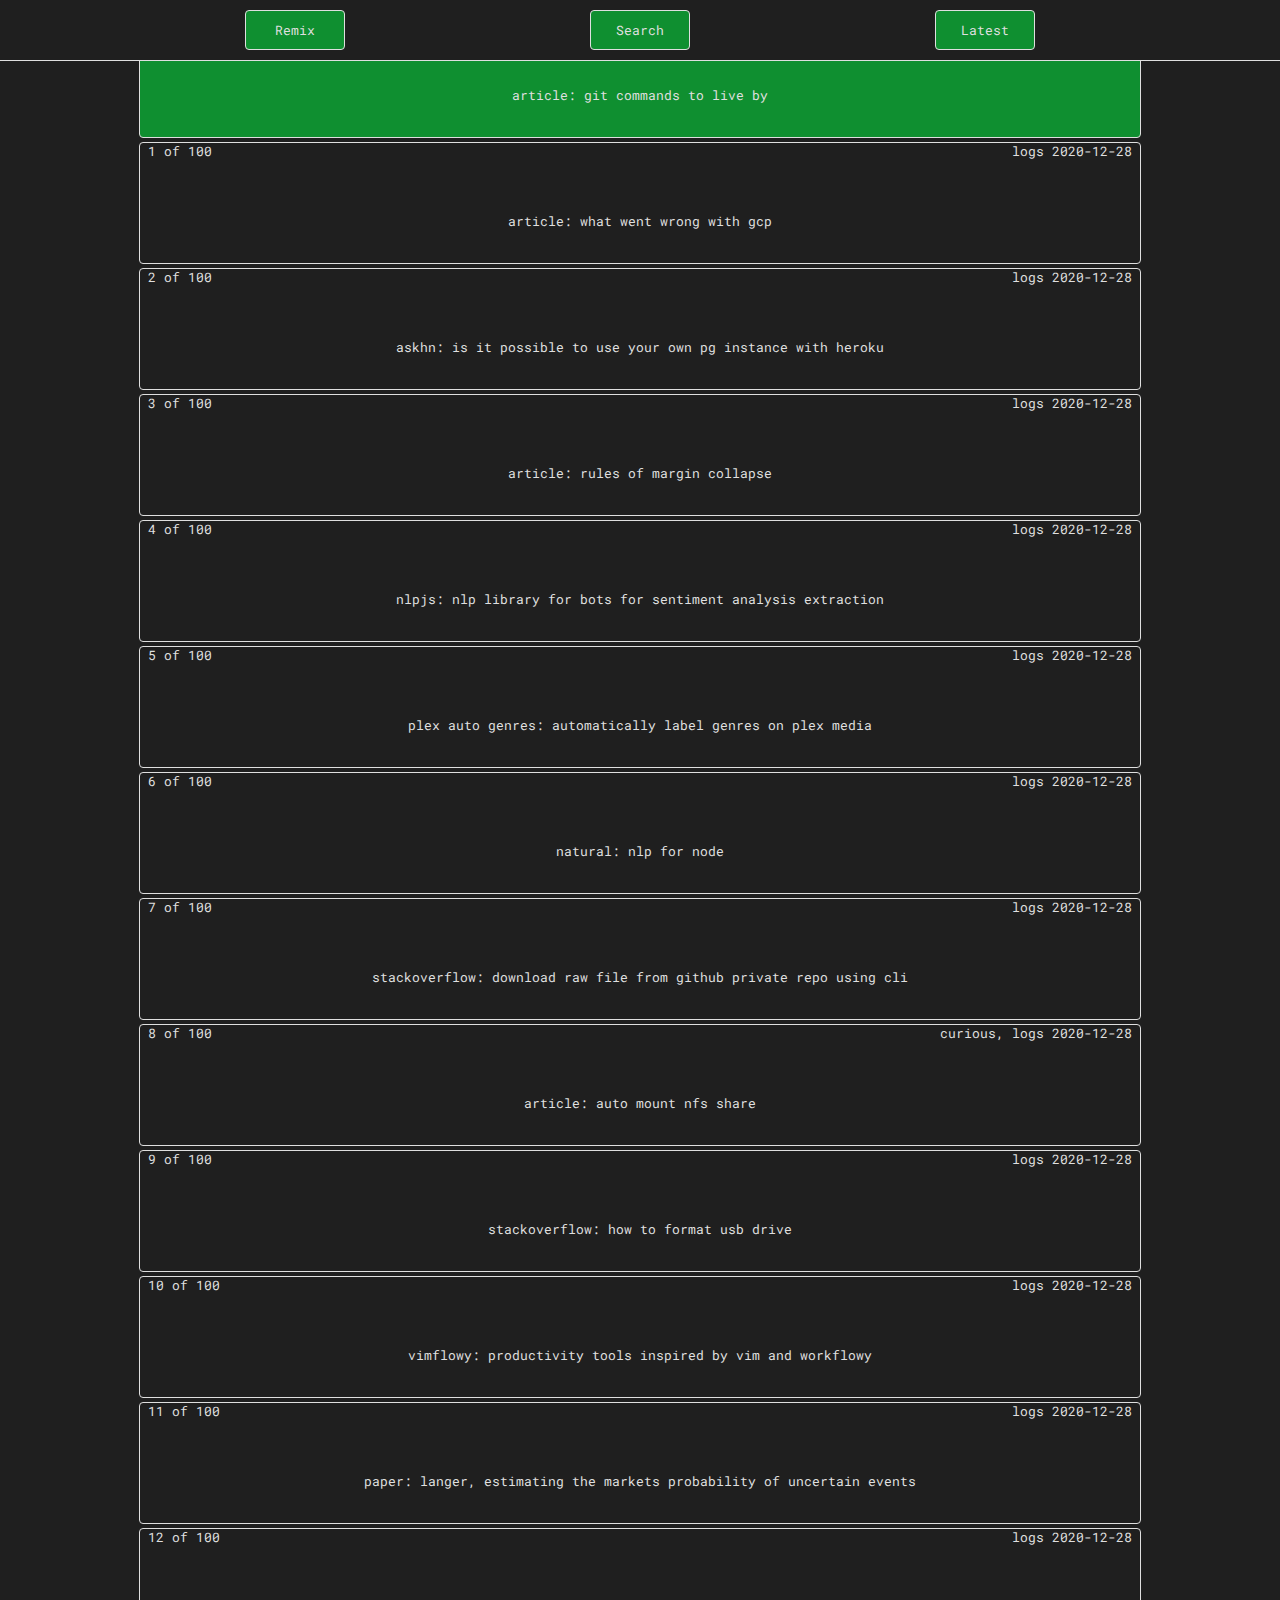
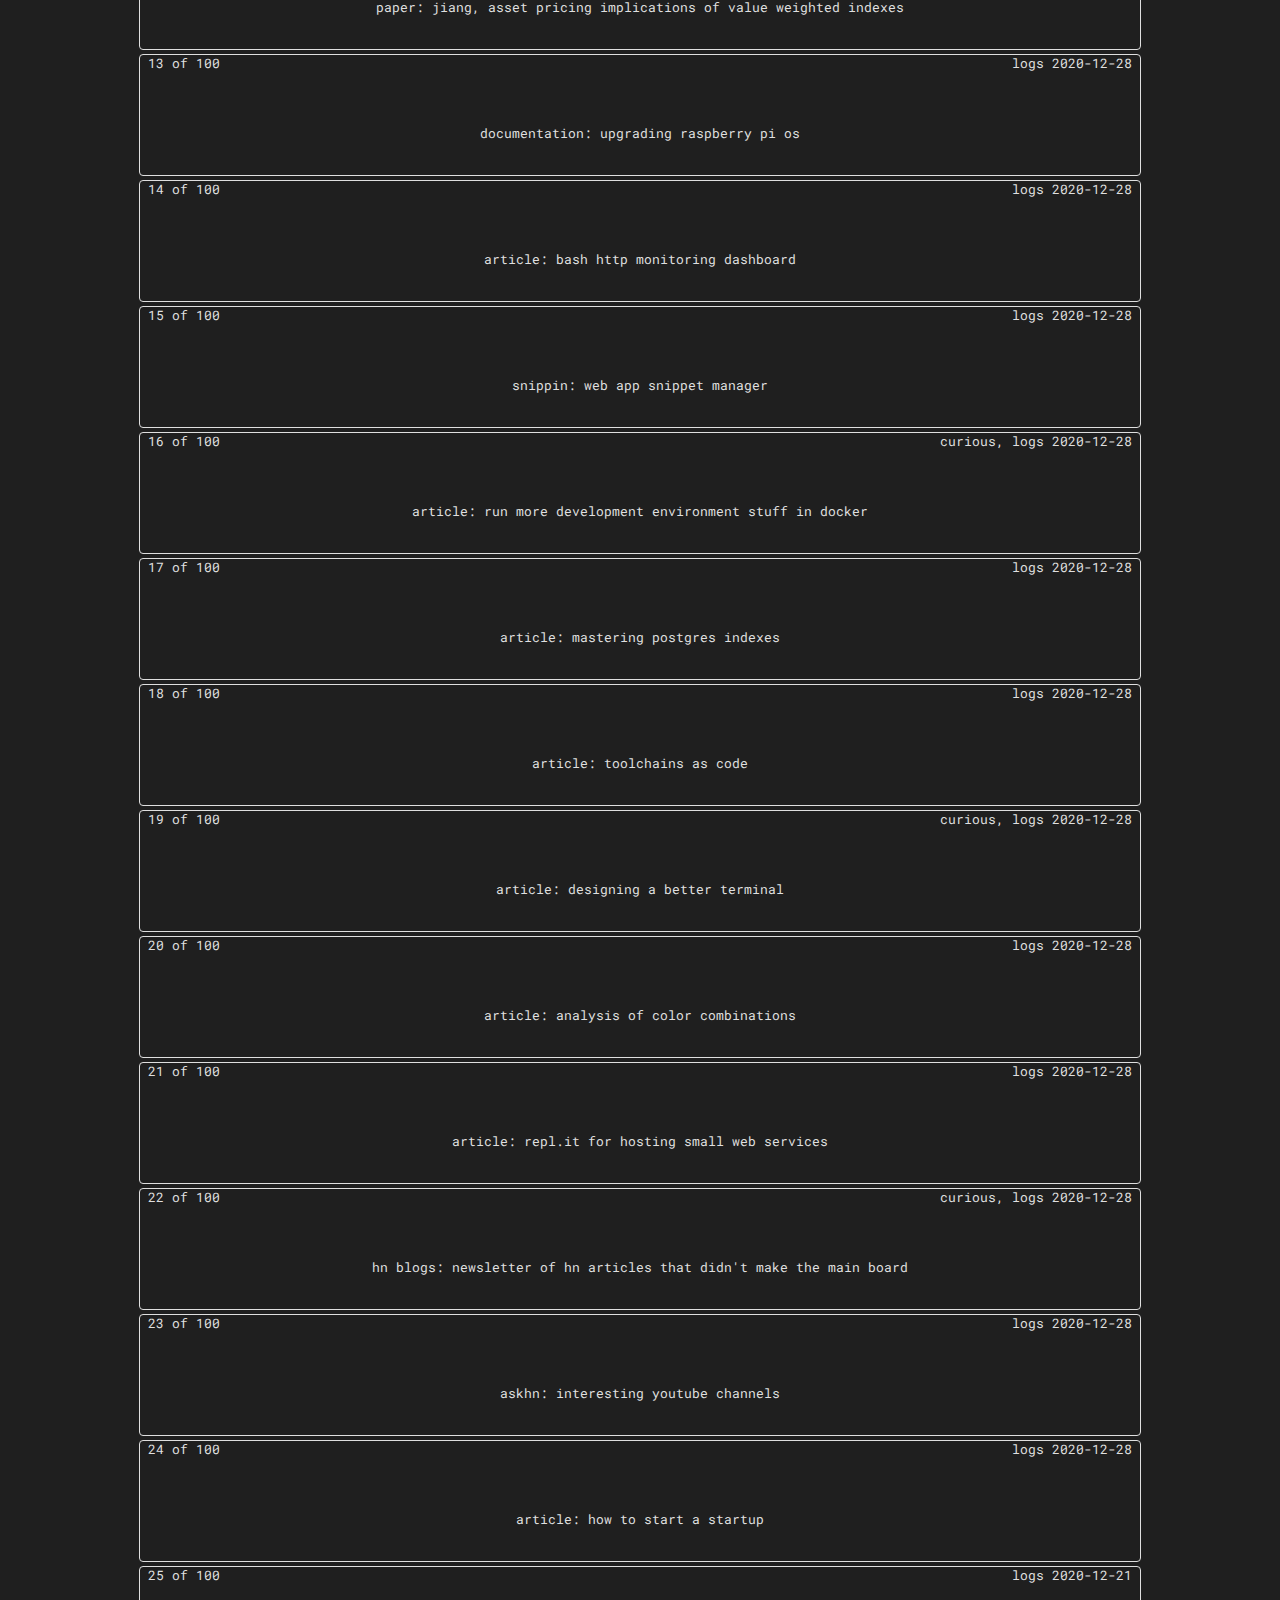
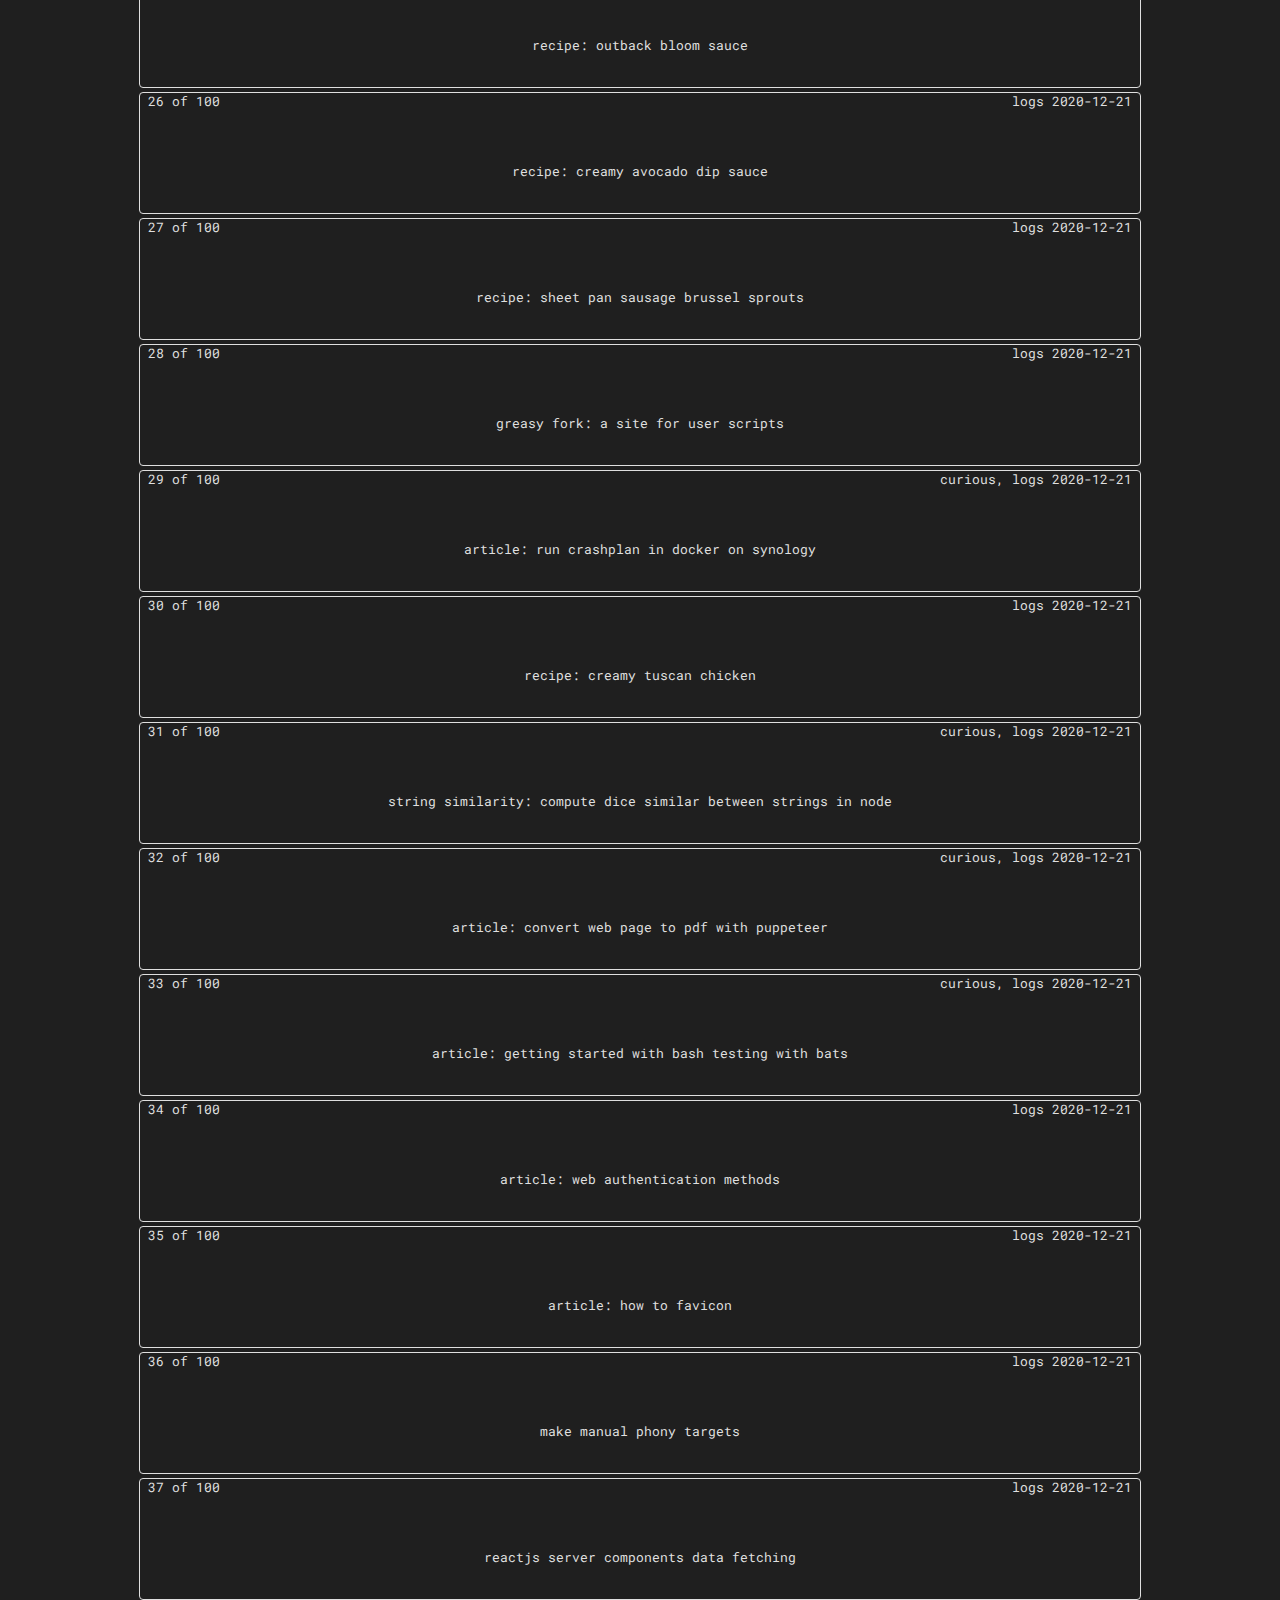
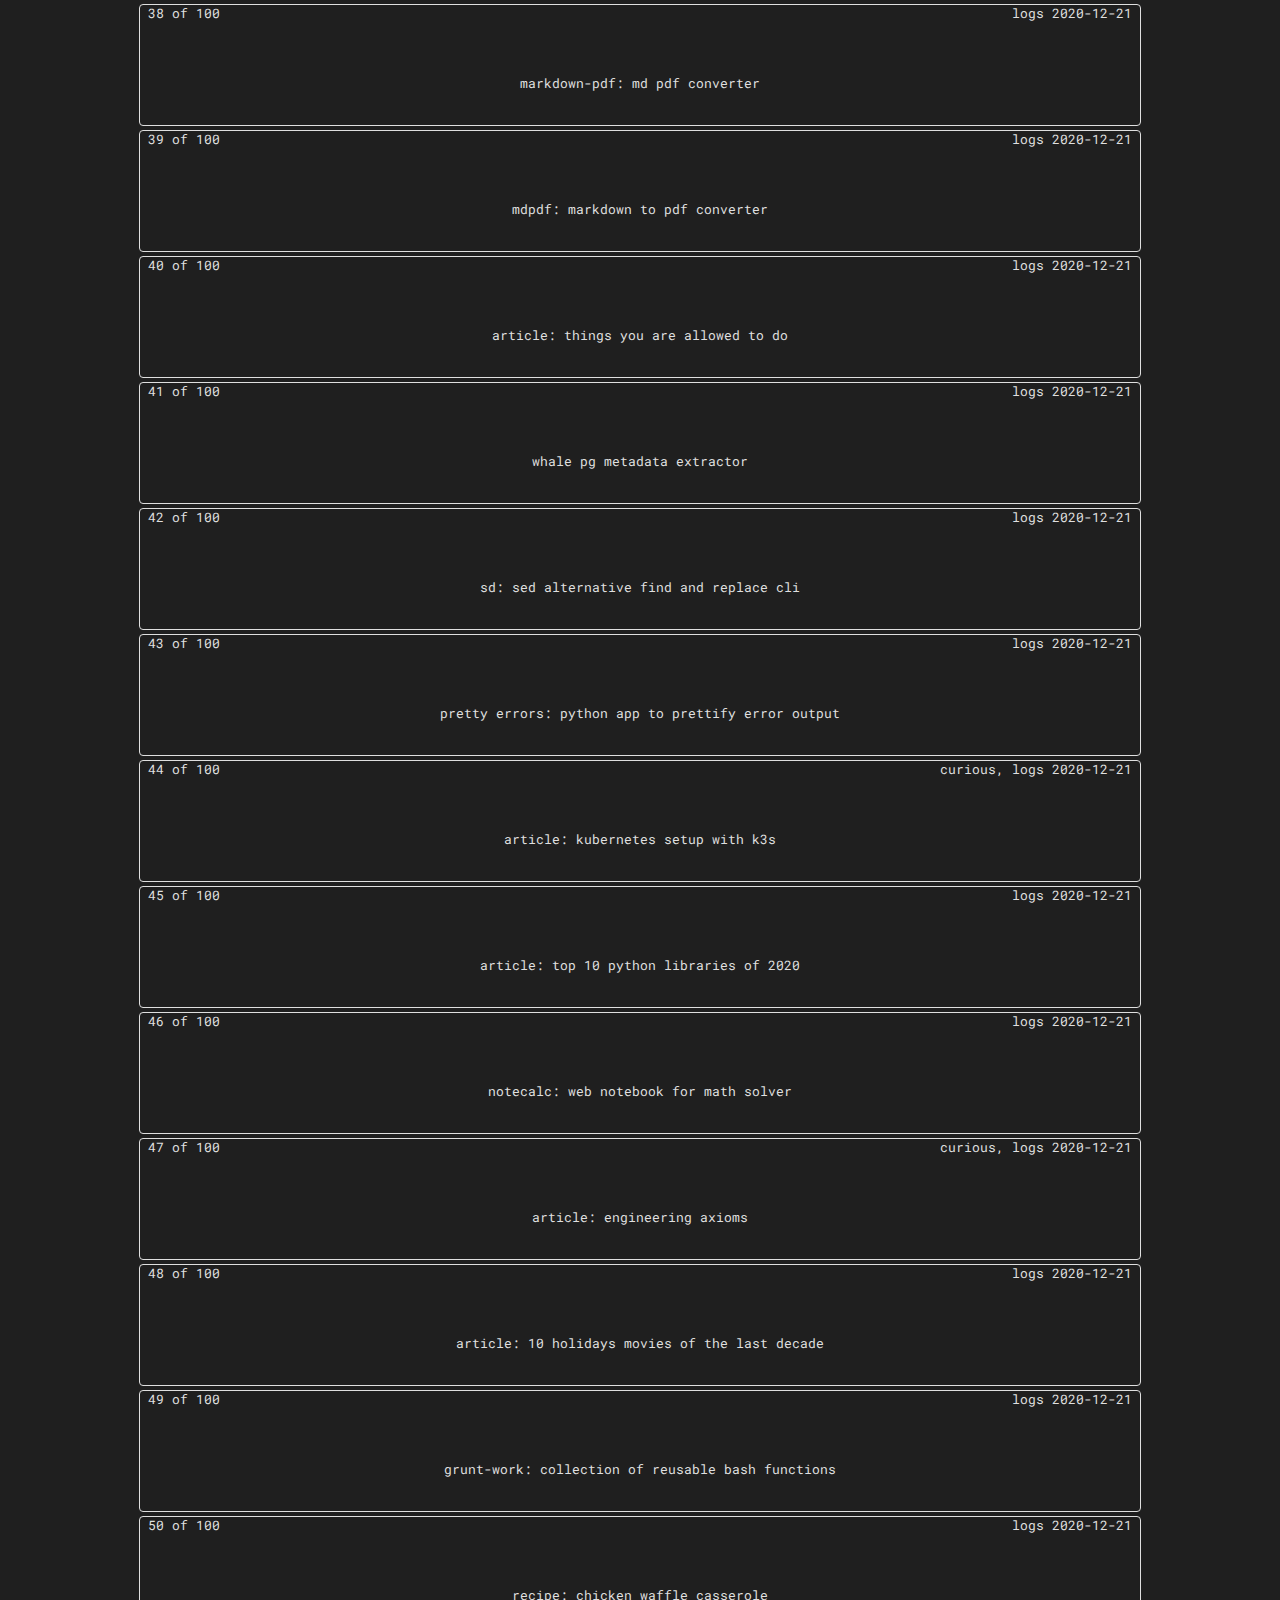
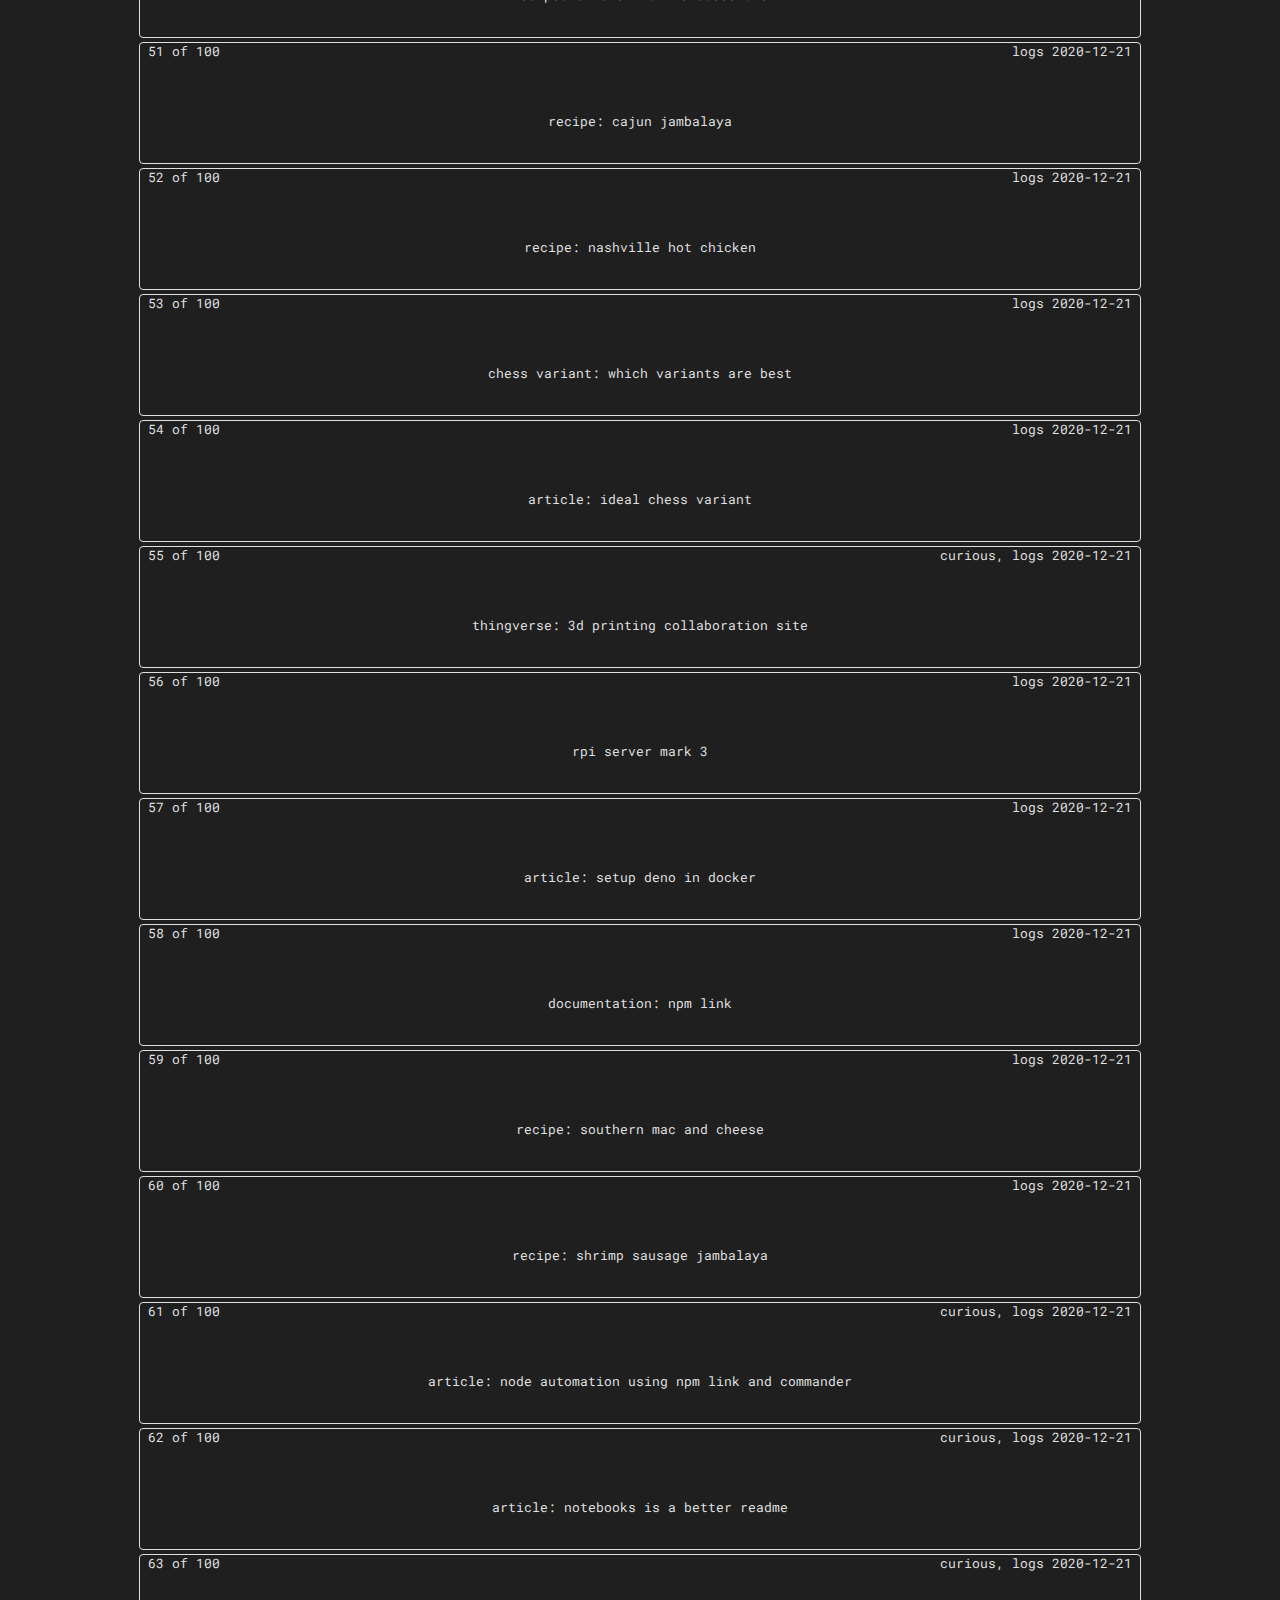
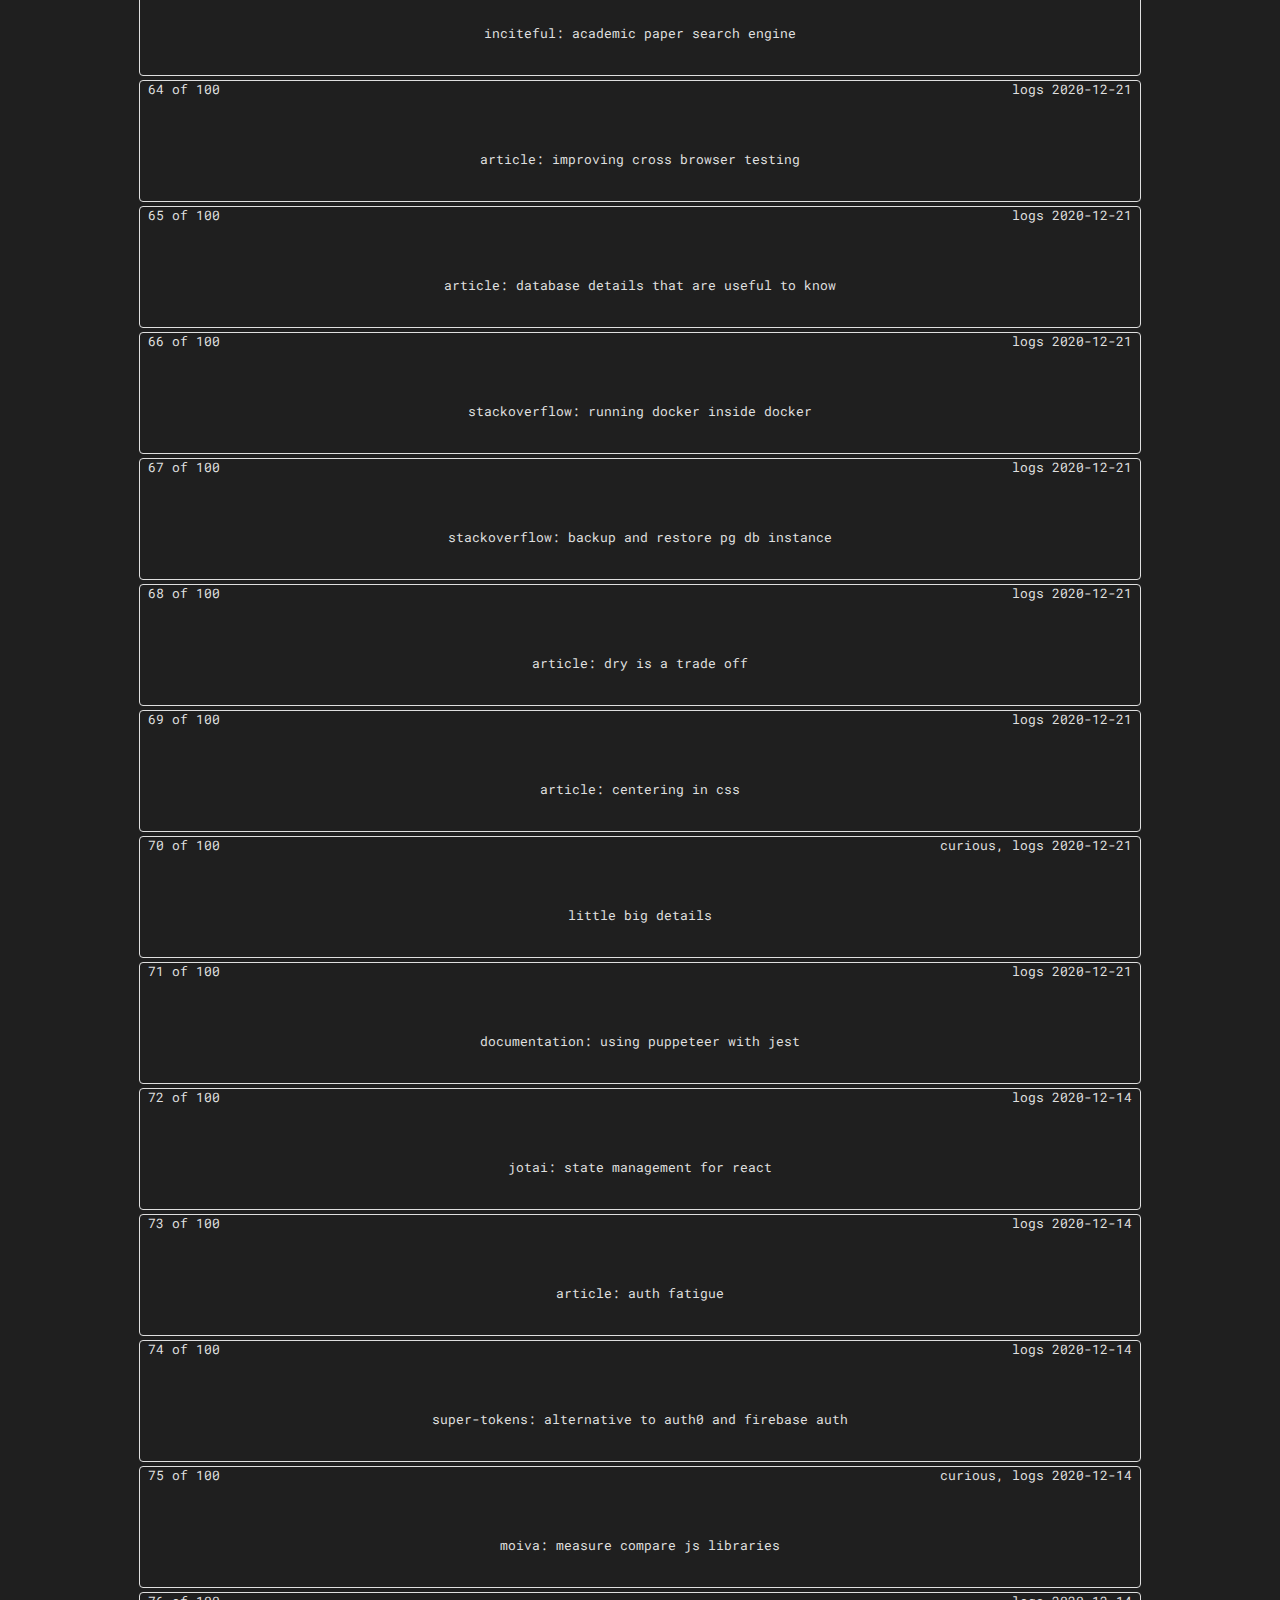
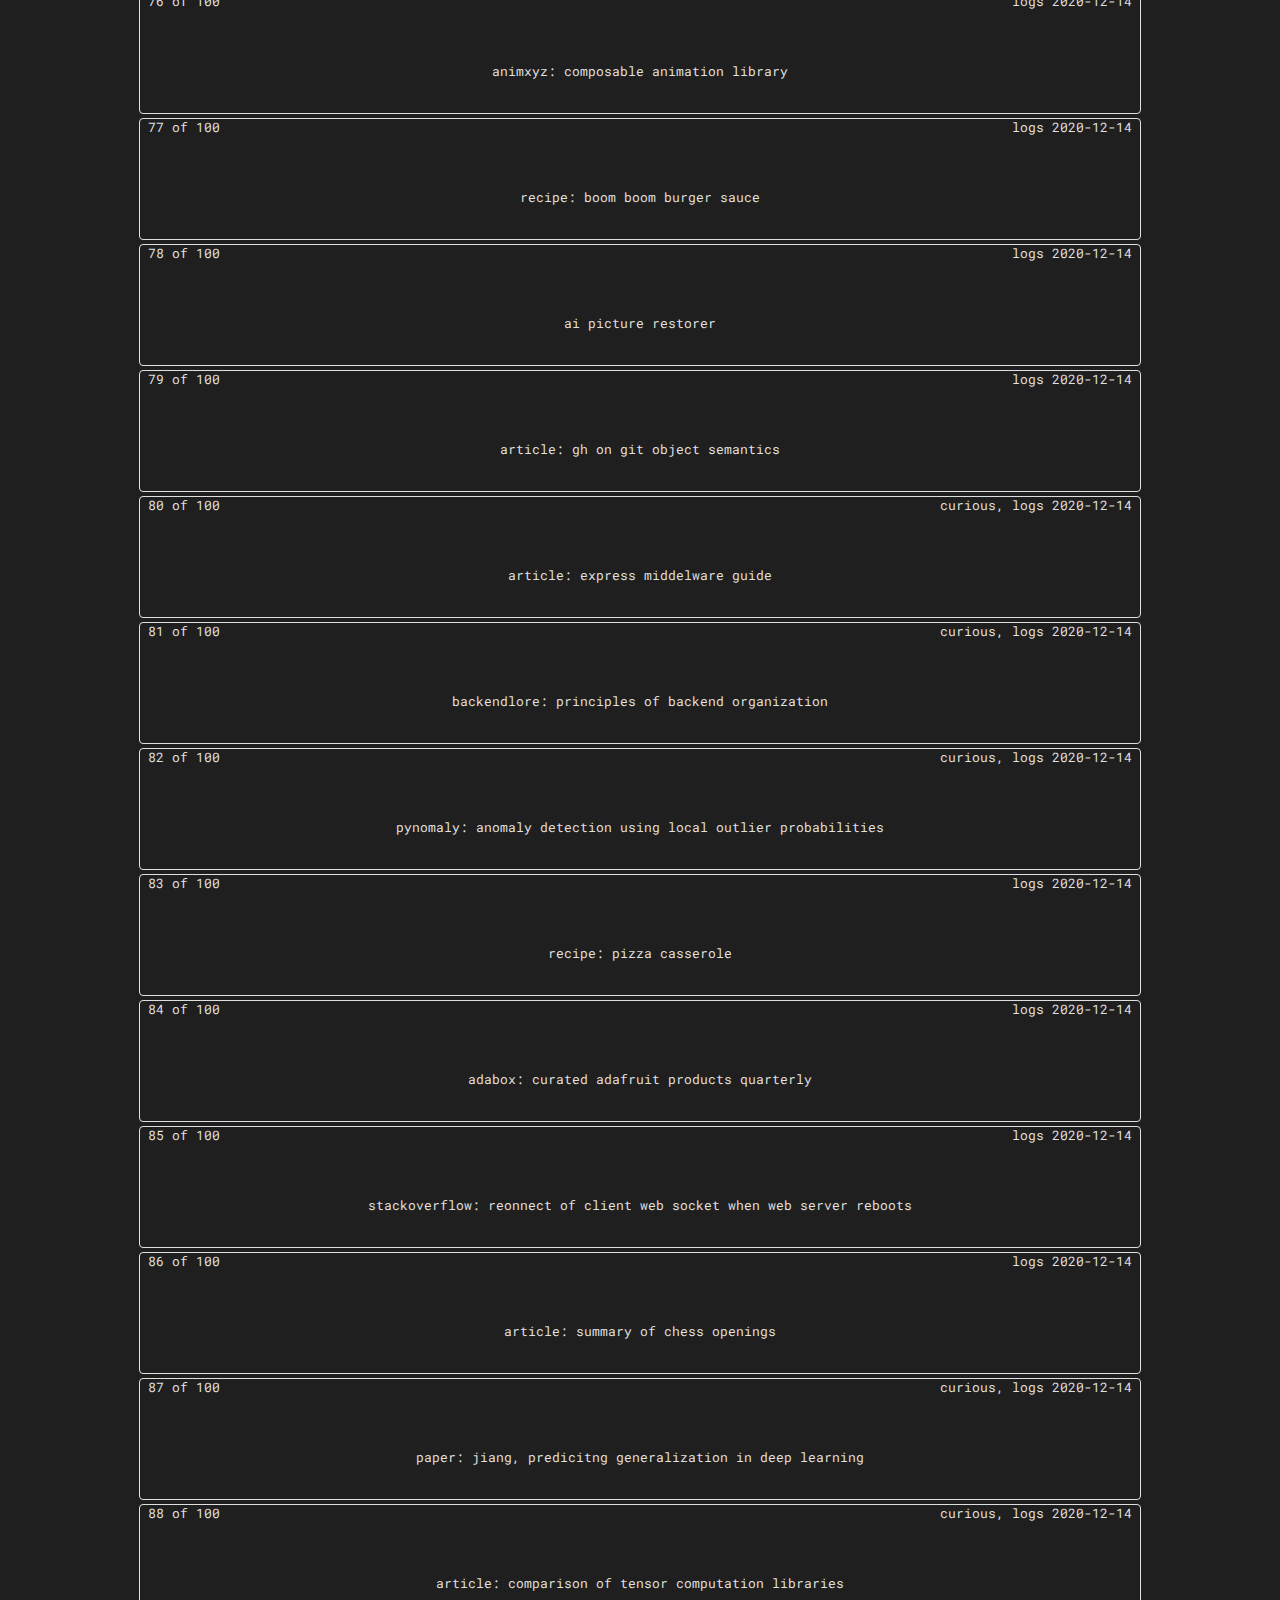
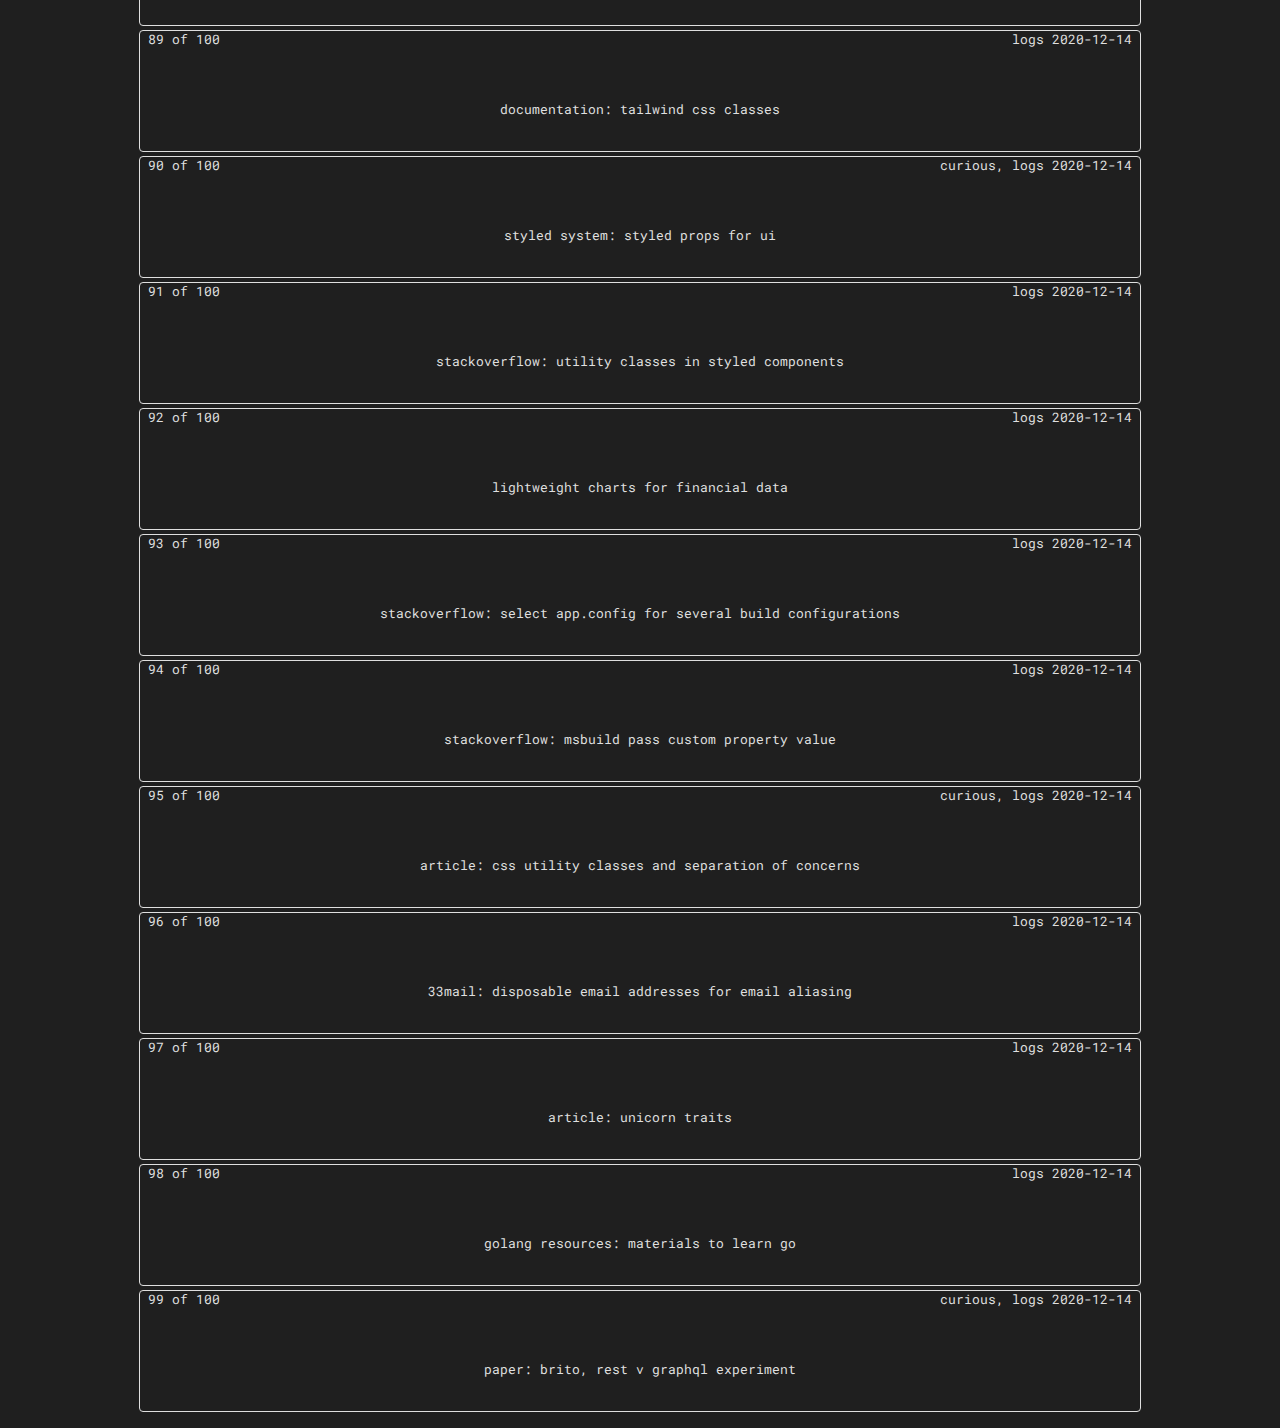
==== commit 22051ddb: "Update remix default sort." ====
--- a/remix/index.html
+++ b/remix/index.html
@@ -1 +1 @@
-<!doctype html><html lang="en"><head><meta charset="utf-8"/><link rel="icon" href="/remix/favicon.png"/><meta name="viewport" content="width=device-width,initial-scale=1,maximum-scale=1"/><meta name="theme-color" content="#000000"/><meta name="description" content="Remix Report"/><link rel="manifest" href="/remix/manifest.json"/><title>Remix</title><link href="/remix/static/css/main.03e0b66b.chunk.css" rel="stylesheet"></head><body><noscript>You need to enable JavaScript to run this app.</noscript><div id="root"></div><script>!function(e){function r(r){for(var n,i,l=r[0],f=r[1],a=r[2],c=0,s=[];c<l.length;c++)i=l[c],Object.prototype.hasOwnProperty.call(o,i)&&o[i]&&s.push(o[i][0]),o[i]=0;for(n in f)Object.prototype.hasOwnProperty.call(f,n)&&(e[n]=f[n]);for(p&&p(r);s.length;)s.shift()();return u.push.apply(u,a||[]),t()}function t(){for(var e,r=0;r<u.length;r++){for(var t=u[r],n=!0,l=1;l<t.length;l++){var f=t[l];0!==o[f]&&(n=!1)}n&&(u.splice(r--,1),e=i(i.s=t[0]))}return e}var n={},o={1:0},u=[];function i(r){if(n[r])return n[r].exports;var t=n[r]={i:r,l:!1,exports:{}};return e[r].call(t.exports,t,t.exports,i),t.l=!0,t.exports}i.m=e,i.c=n,i.d=function(e,r,t){i.o(e,r)||Object.defineProperty(e,r,{enumerable:!0,get:t})},i.r=function(e){"undefined"!=typeof Symbol&&Symbol.toStringTag&&Object.defineProperty(e,Symbol.toStringTag,{value:"Module"}),Object.defineProperty(e,"__esModule",{value:!0})},i.t=function(e,r){if(1&r&&(e=i(e)),8&r)return e;if(4&r&&"object"==typeof e&&e&&e.__esModule)return e;var t=Object.create(null);if(i.r(t),Object.defineProperty(t,"default",{enumerable:!0,value:e}),2&r&&"string"!=typeof e)for(var n in e)i.d(t,n,function(r){return e[r]}.bind(null,n));return t},i.n=function(e){var r=e&&e.__esModule?function(){return e.default}:function(){return e};return i.d(r,"a",r),r},i.o=function(e,r){return Object.prototype.hasOwnProperty.call(e,r)},i.p="/remix/";var l=this.webpackJsonpremix=this.webpackJsonpremix||[],f=l.push.bind(l);l.push=r,l=l.slice();for(var a=0;a<l.length;a++)r(l[a]);var p=f;t()}([])</script><script src="/remix/static/js/2.894e2b0e.chunk.js"></script><script src="/remix/static/js/main.482a6089.chunk.js"></script></body></html>+<!doctype html><html lang="en"><head><meta charset="utf-8"/><link rel="icon" href="/remix/favicon.png"/><meta name="viewport" content="width=device-width,initial-scale=1,maximum-scale=1"/><meta name="theme-color" content="#000000"/><meta name="description" content="Remix Report"/><link rel="manifest" href="/remix/manifest.json"/><title>Remix</title><link href="/remix/static/css/main.03e0b66b.chunk.css" rel="stylesheet"></head><body><noscript>You need to enable JavaScript to run this app.</noscript><div id="root"></div><script>!function(e){function r(r){for(var n,i,l=r[0],f=r[1],a=r[2],c=0,s=[];c<l.length;c++)i=l[c],Object.prototype.hasOwnProperty.call(o,i)&&o[i]&&s.push(o[i][0]),o[i]=0;for(n in f)Object.prototype.hasOwnProperty.call(f,n)&&(e[n]=f[n]);for(p&&p(r);s.length;)s.shift()();return u.push.apply(u,a||[]),t()}function t(){for(var e,r=0;r<u.length;r++){for(var t=u[r],n=!0,l=1;l<t.length;l++){var f=t[l];0!==o[f]&&(n=!1)}n&&(u.splice(r--,1),e=i(i.s=t[0]))}return e}var n={},o={1:0},u=[];function i(r){if(n[r])return n[r].exports;var t=n[r]={i:r,l:!1,exports:{}};return e[r].call(t.exports,t,t.exports,i),t.l=!0,t.exports}i.m=e,i.c=n,i.d=function(e,r,t){i.o(e,r)||Object.defineProperty(e,r,{enumerable:!0,get:t})},i.r=function(e){"undefined"!=typeof Symbol&&Symbol.toStringTag&&Object.defineProperty(e,Symbol.toStringTag,{value:"Module"}),Object.defineProperty(e,"__esModule",{value:!0})},i.t=function(e,r){if(1&r&&(e=i(e)),8&r)return e;if(4&r&&"object"==typeof e&&e&&e.__esModule)return e;var t=Object.create(null);if(i.r(t),Object.defineProperty(t,"default",{enumerable:!0,value:e}),2&r&&"string"!=typeof e)for(var n in e)i.d(t,n,function(r){return e[r]}.bind(null,n));return t},i.n=function(e){var r=e&&e.__esModule?function(){return e.default}:function(){return e};return i.d(r,"a",r),r},i.o=function(e,r){return Object.prototype.hasOwnProperty.call(e,r)},i.p="/remix/";var l=this.webpackJsonpremix=this.webpackJsonpremix||[],f=l.push.bind(l);l.push=r,l=l.slice();for(var a=0;a<l.length;a++)r(l[a]);var p=f;t()}([])</script><script src="/remix/static/js/2.894e2b0e.chunk.js"></script><script src="/remix/static/js/main.972e3a9a.chunk.js"></script></body></html>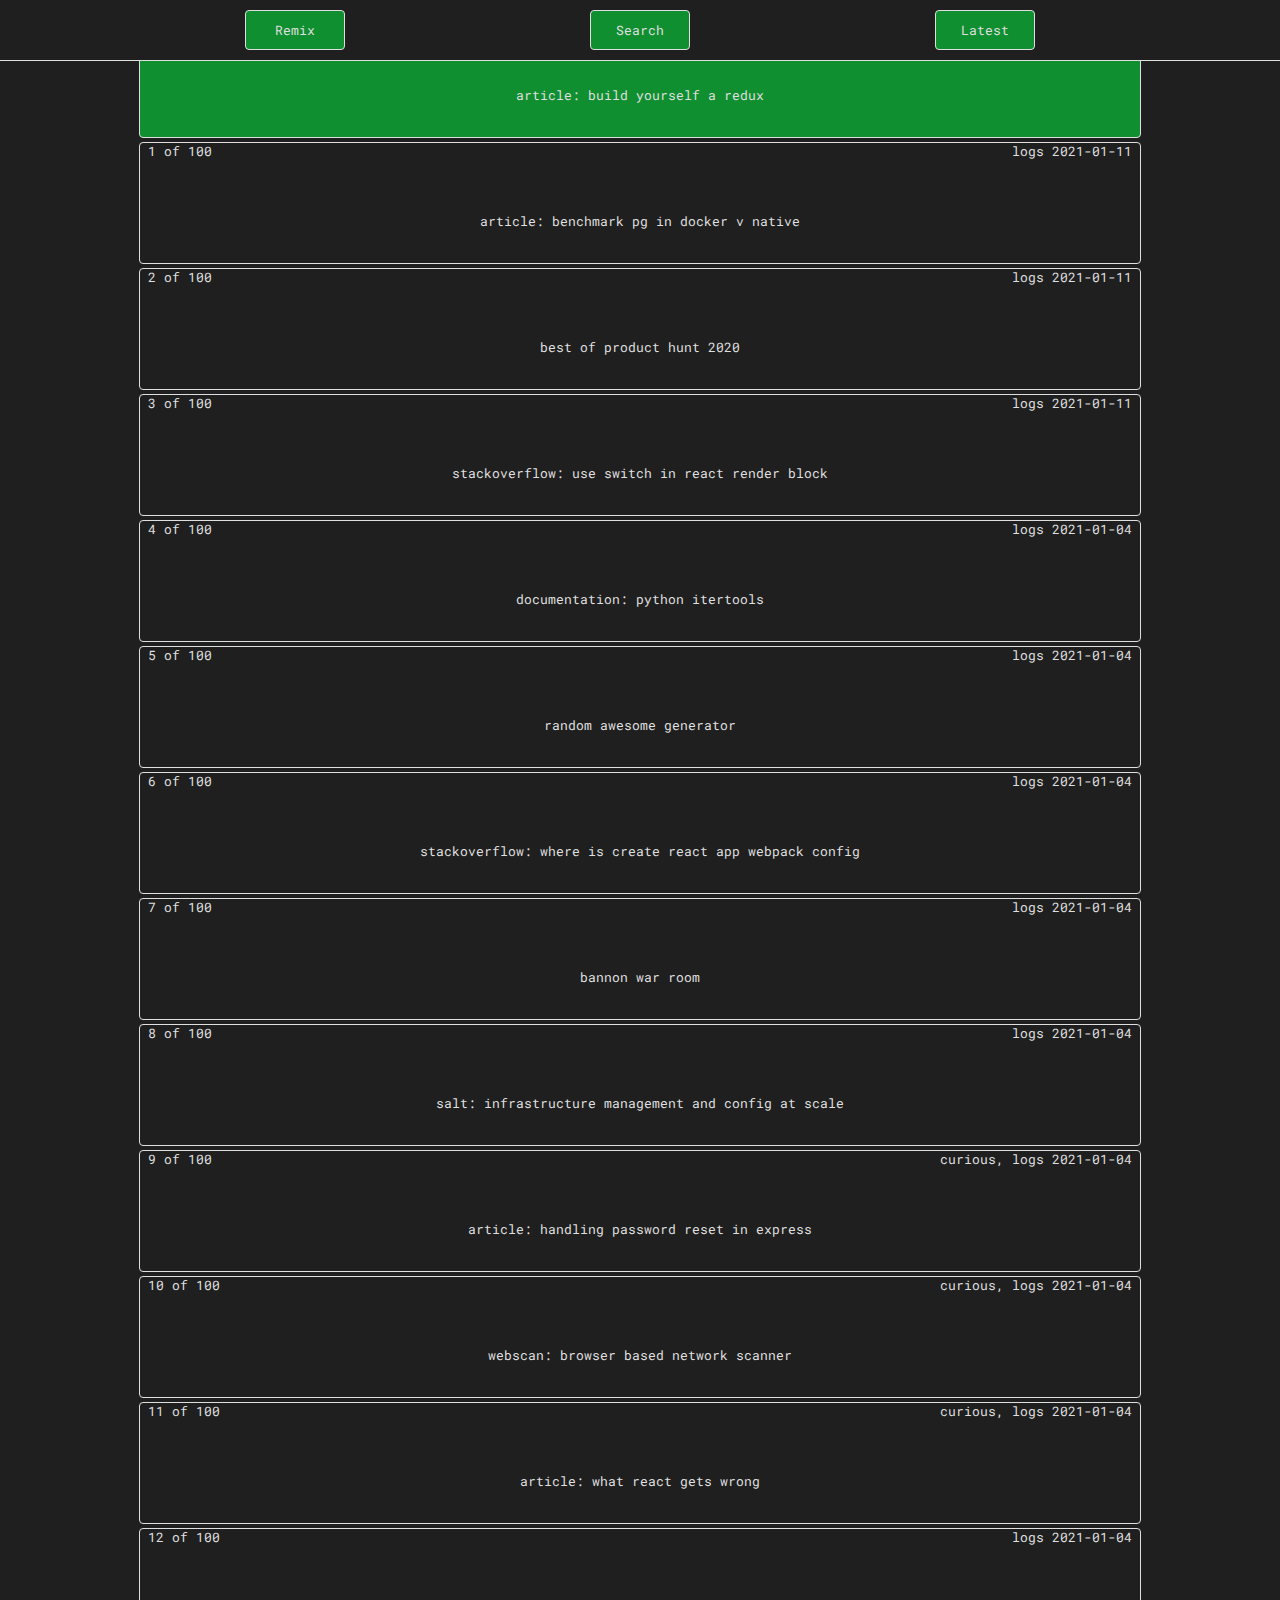
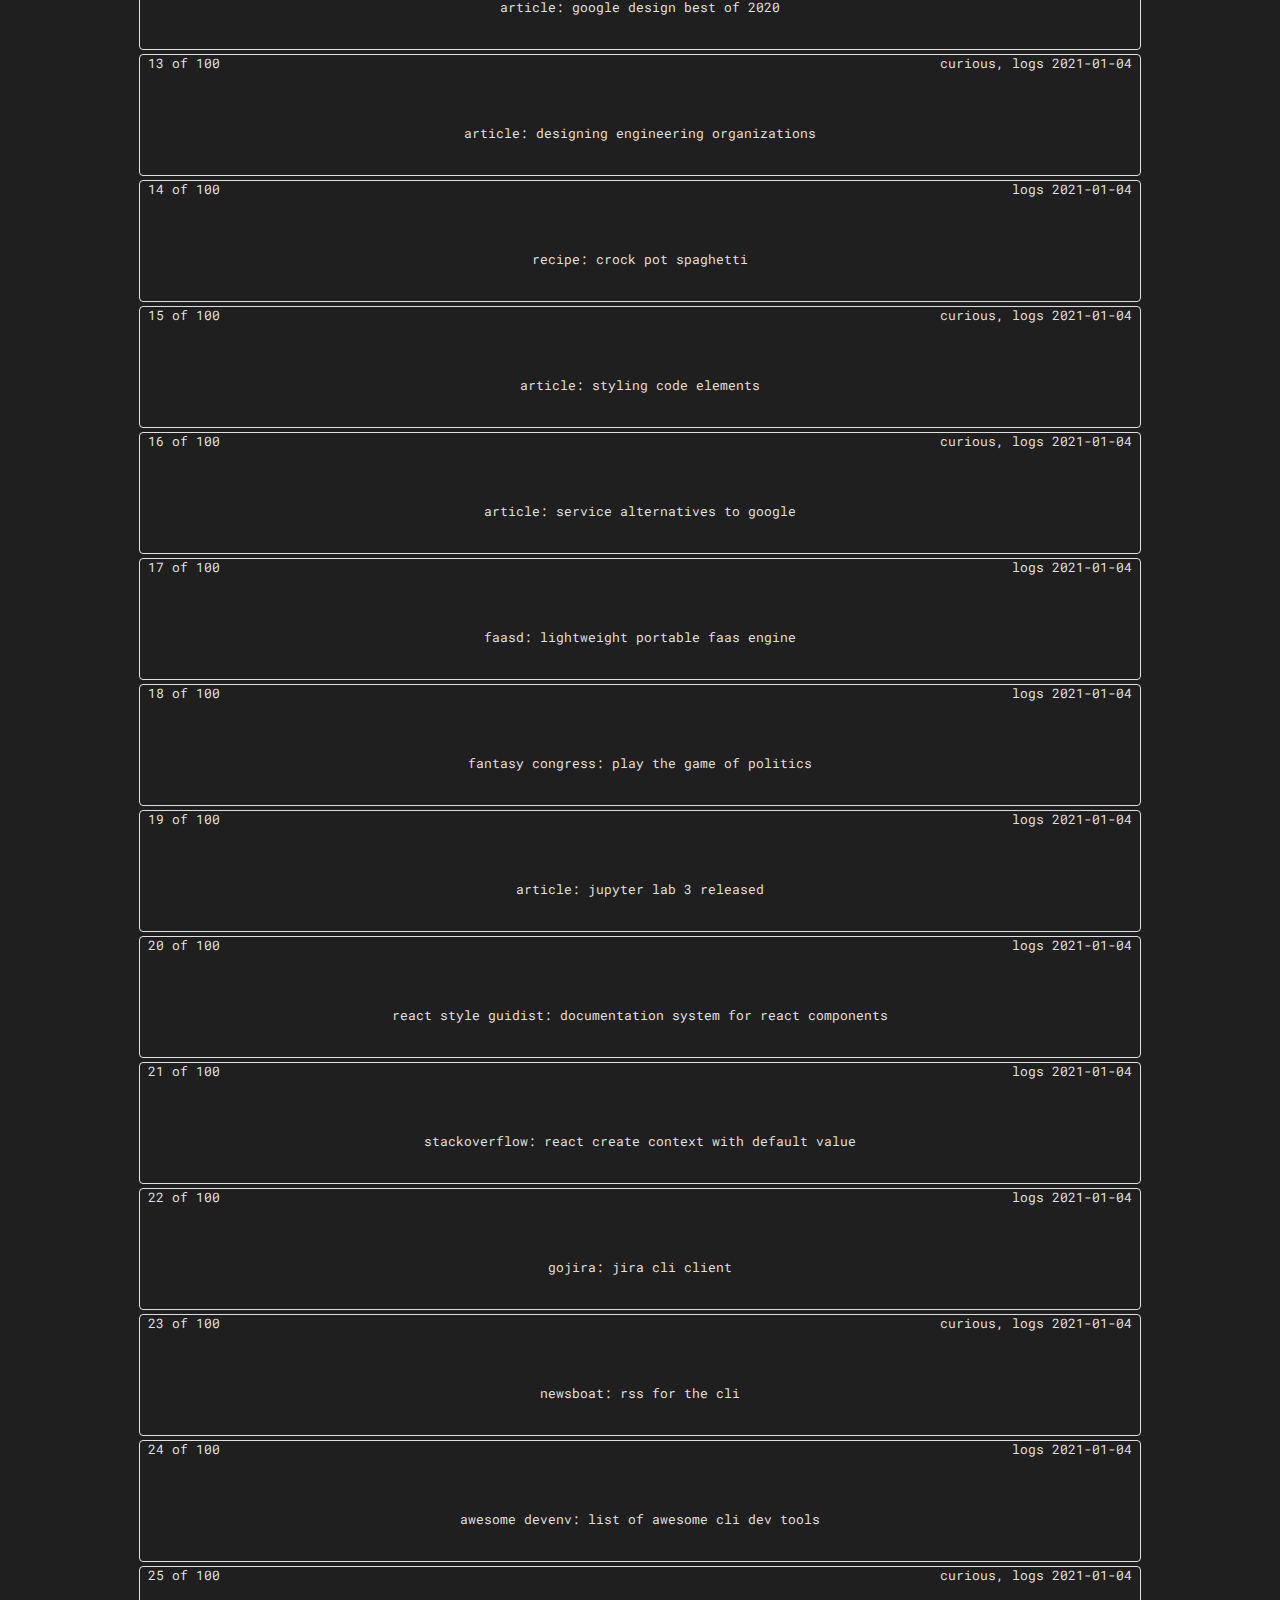
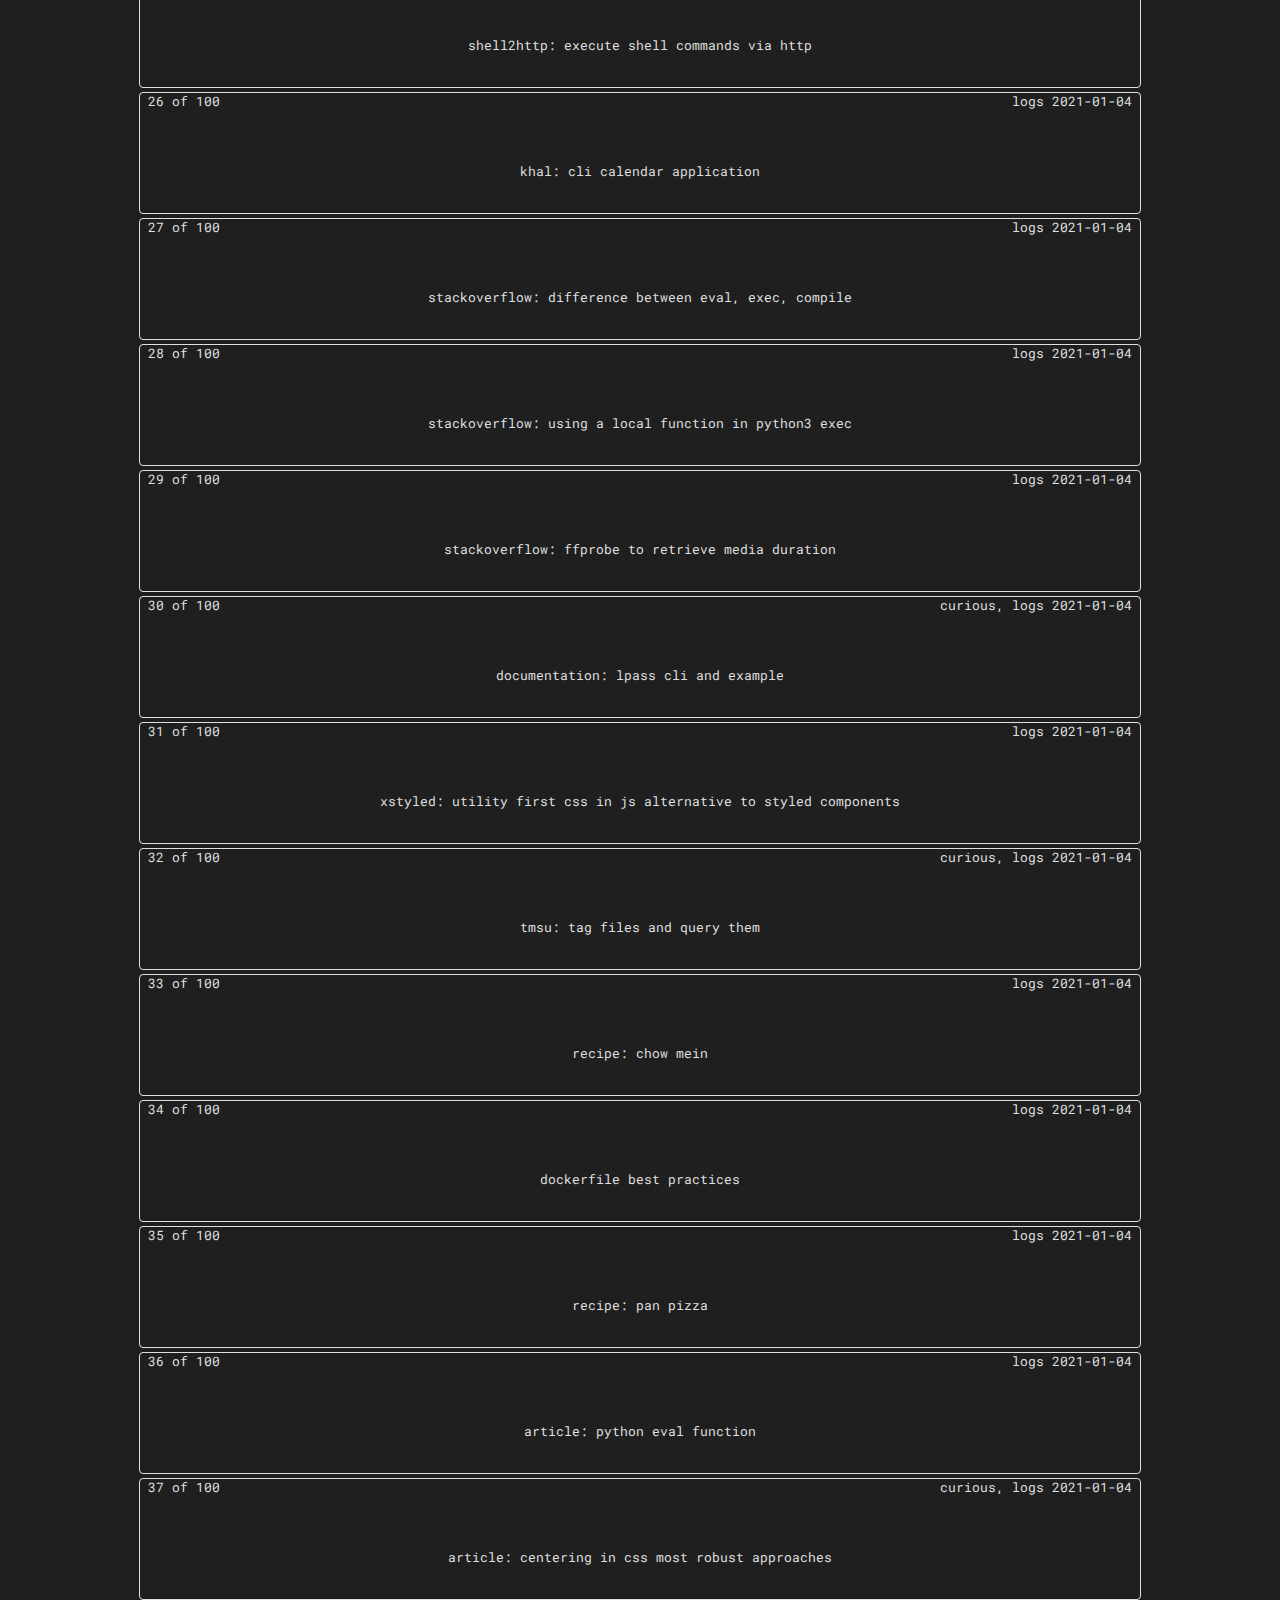
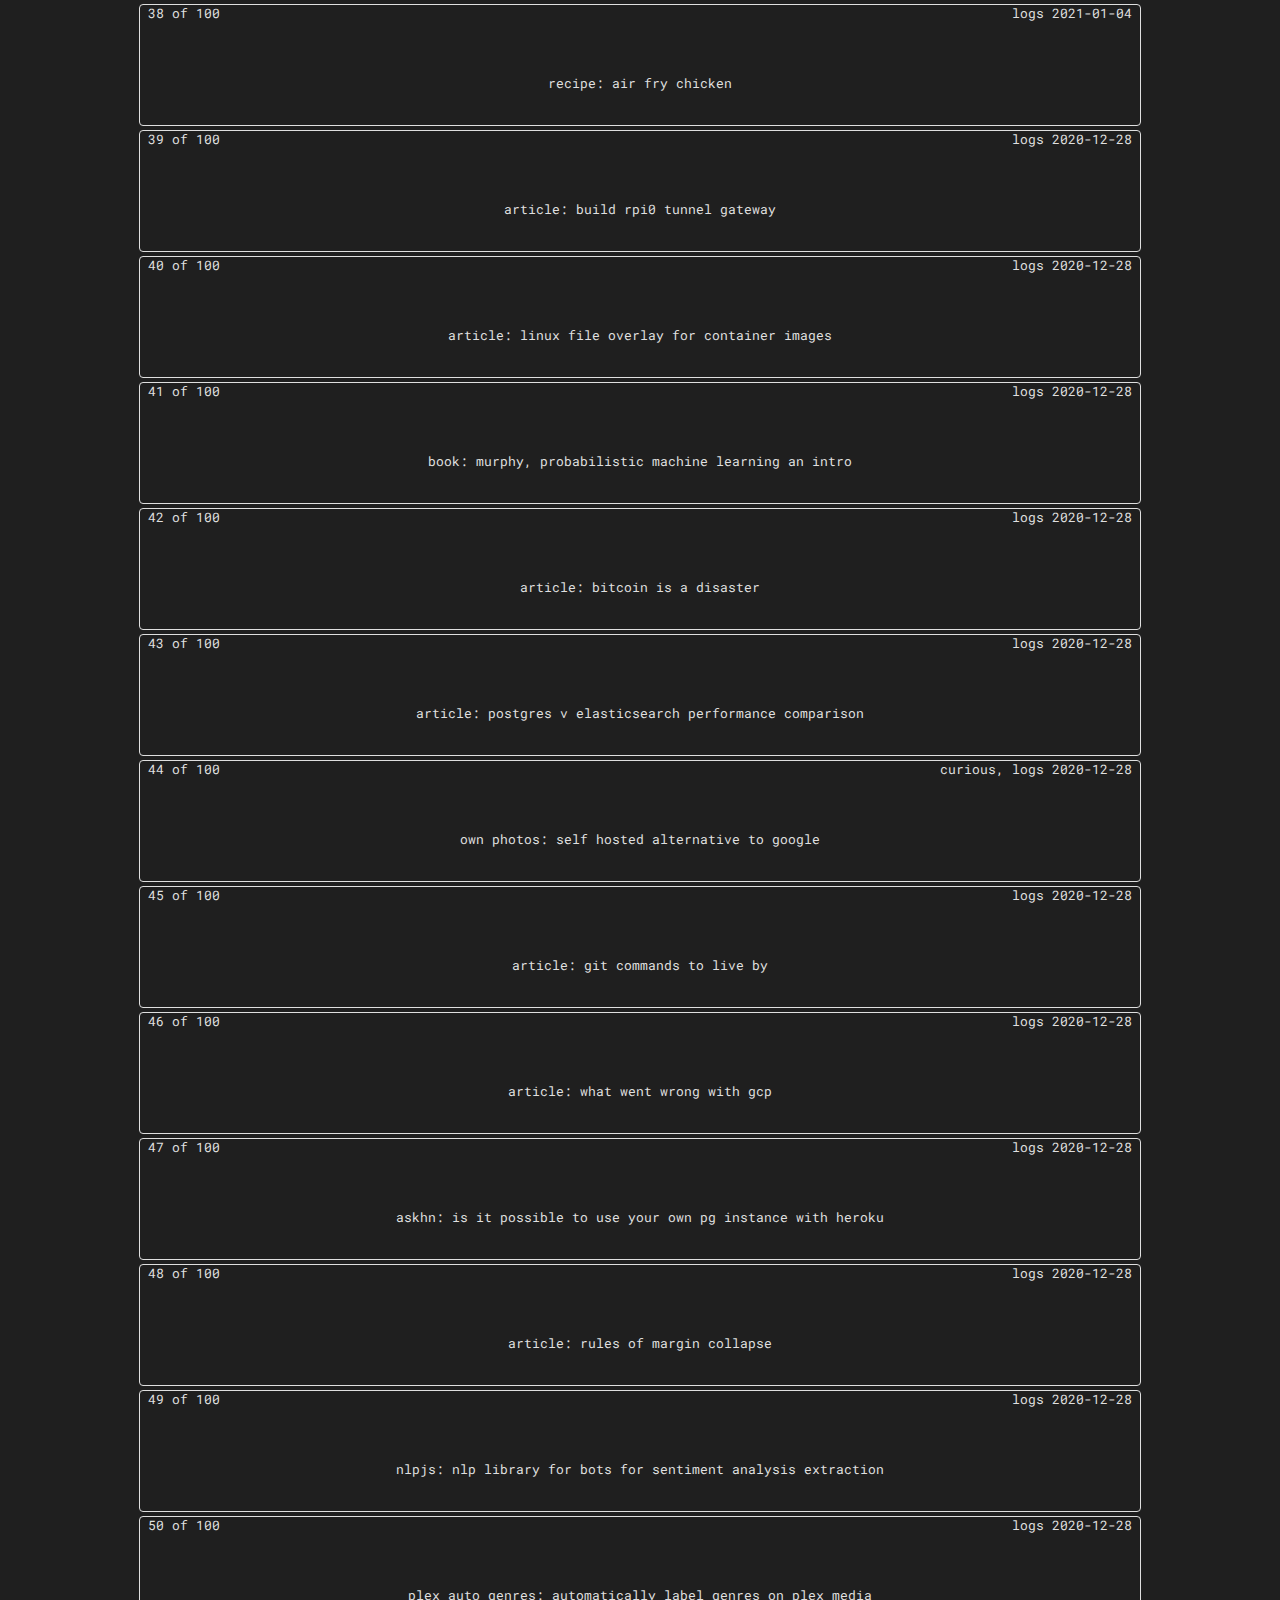
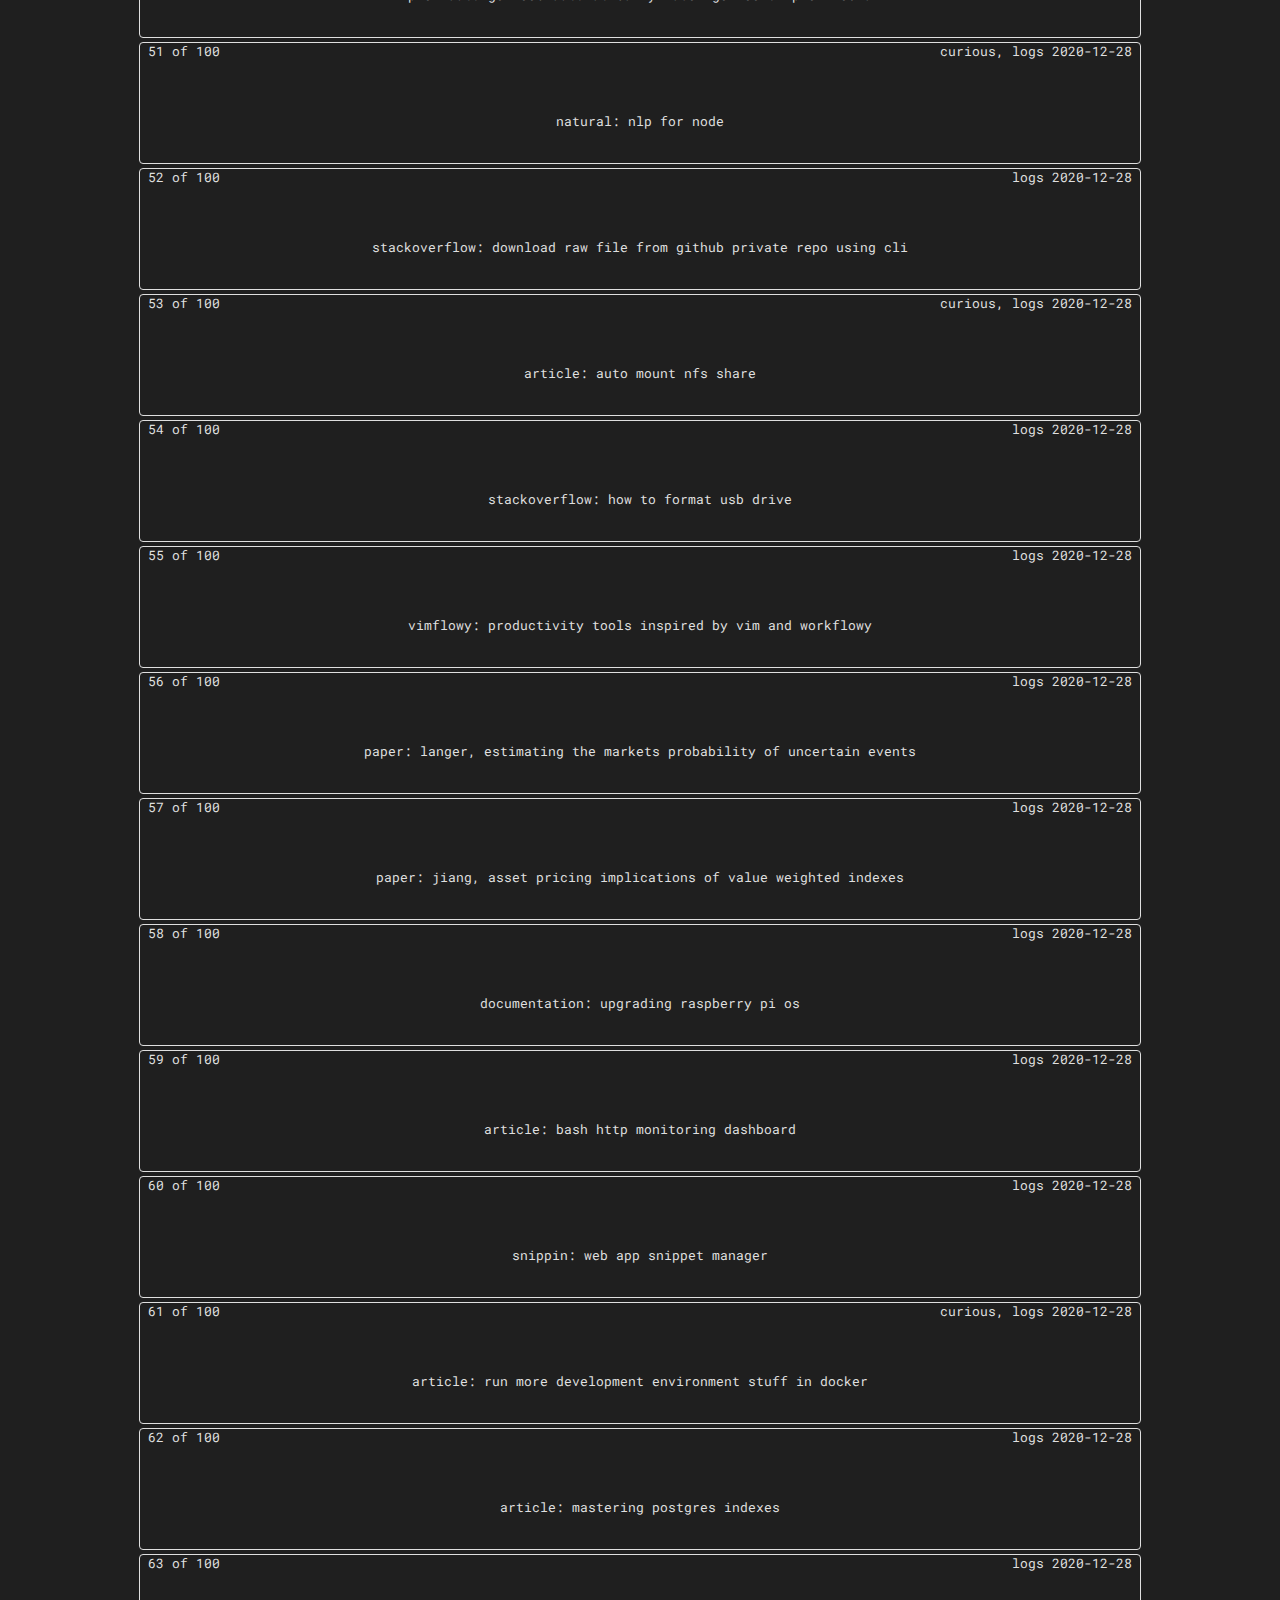
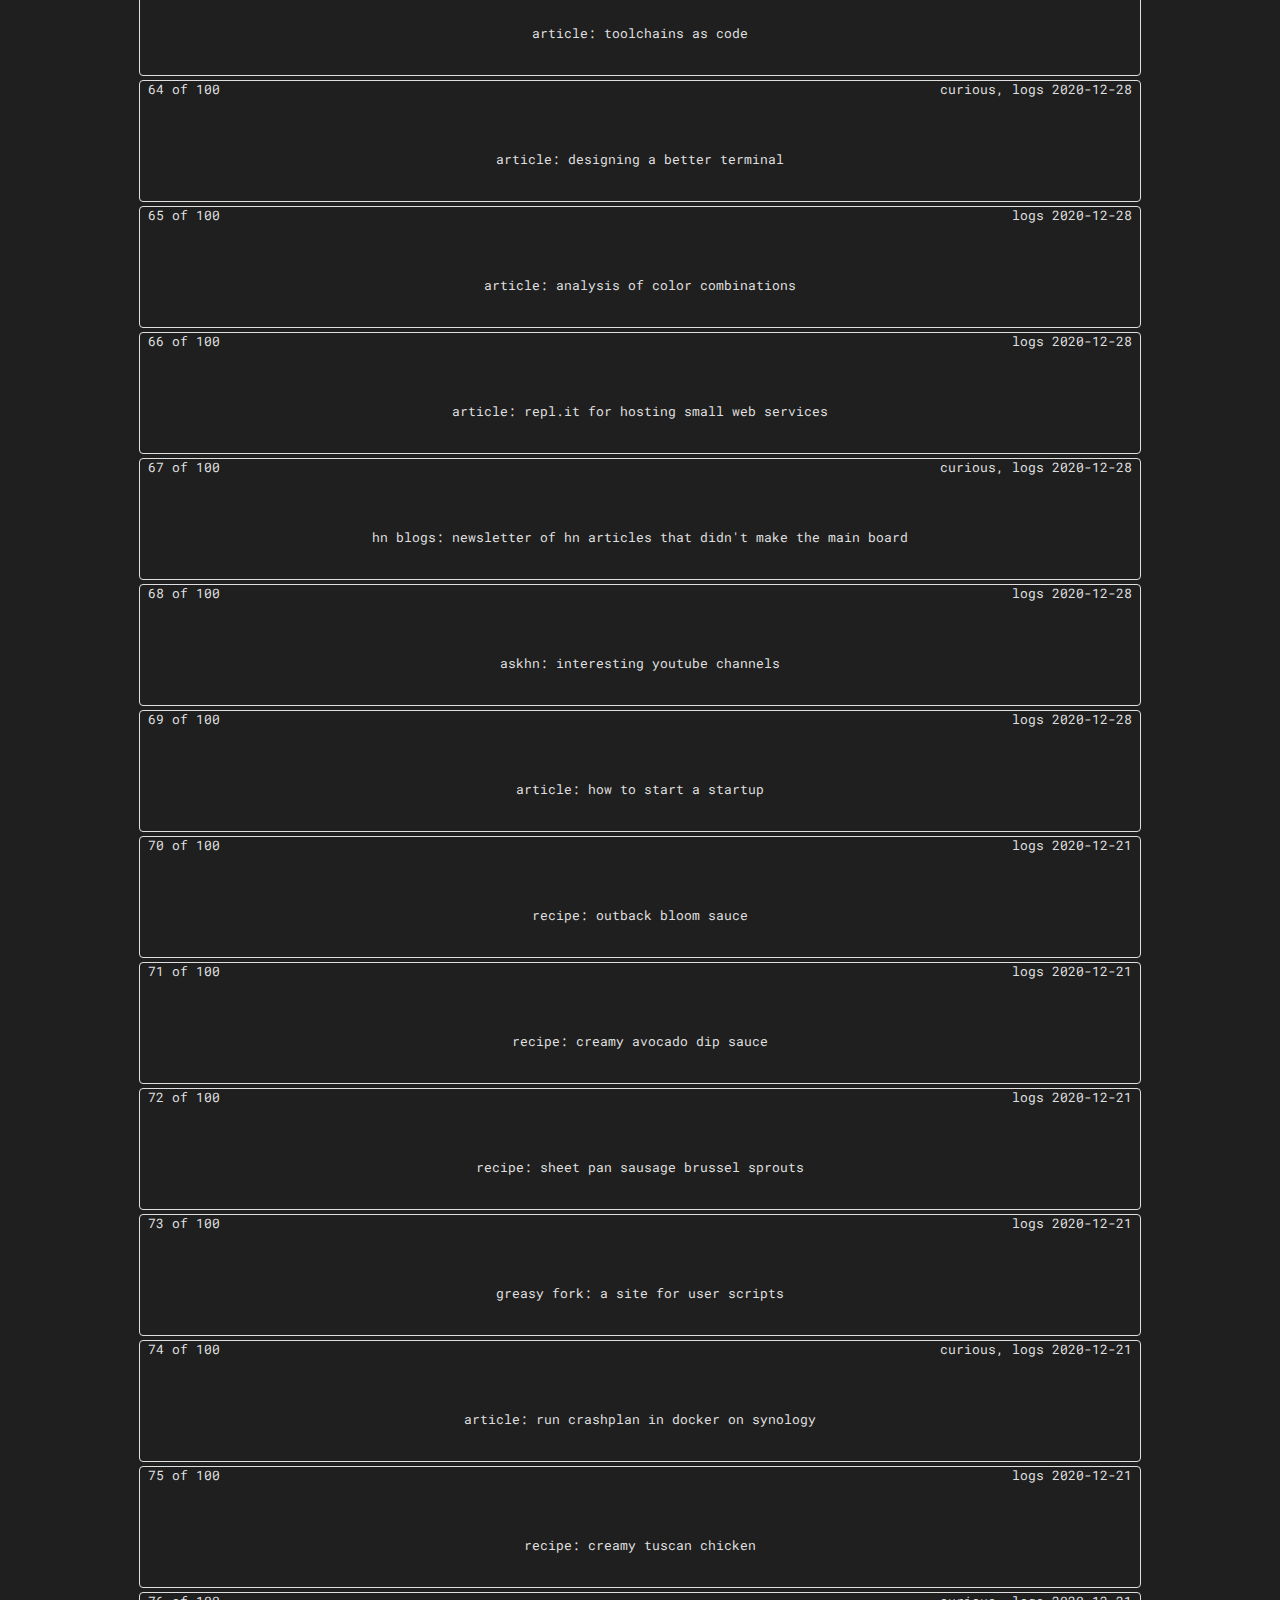
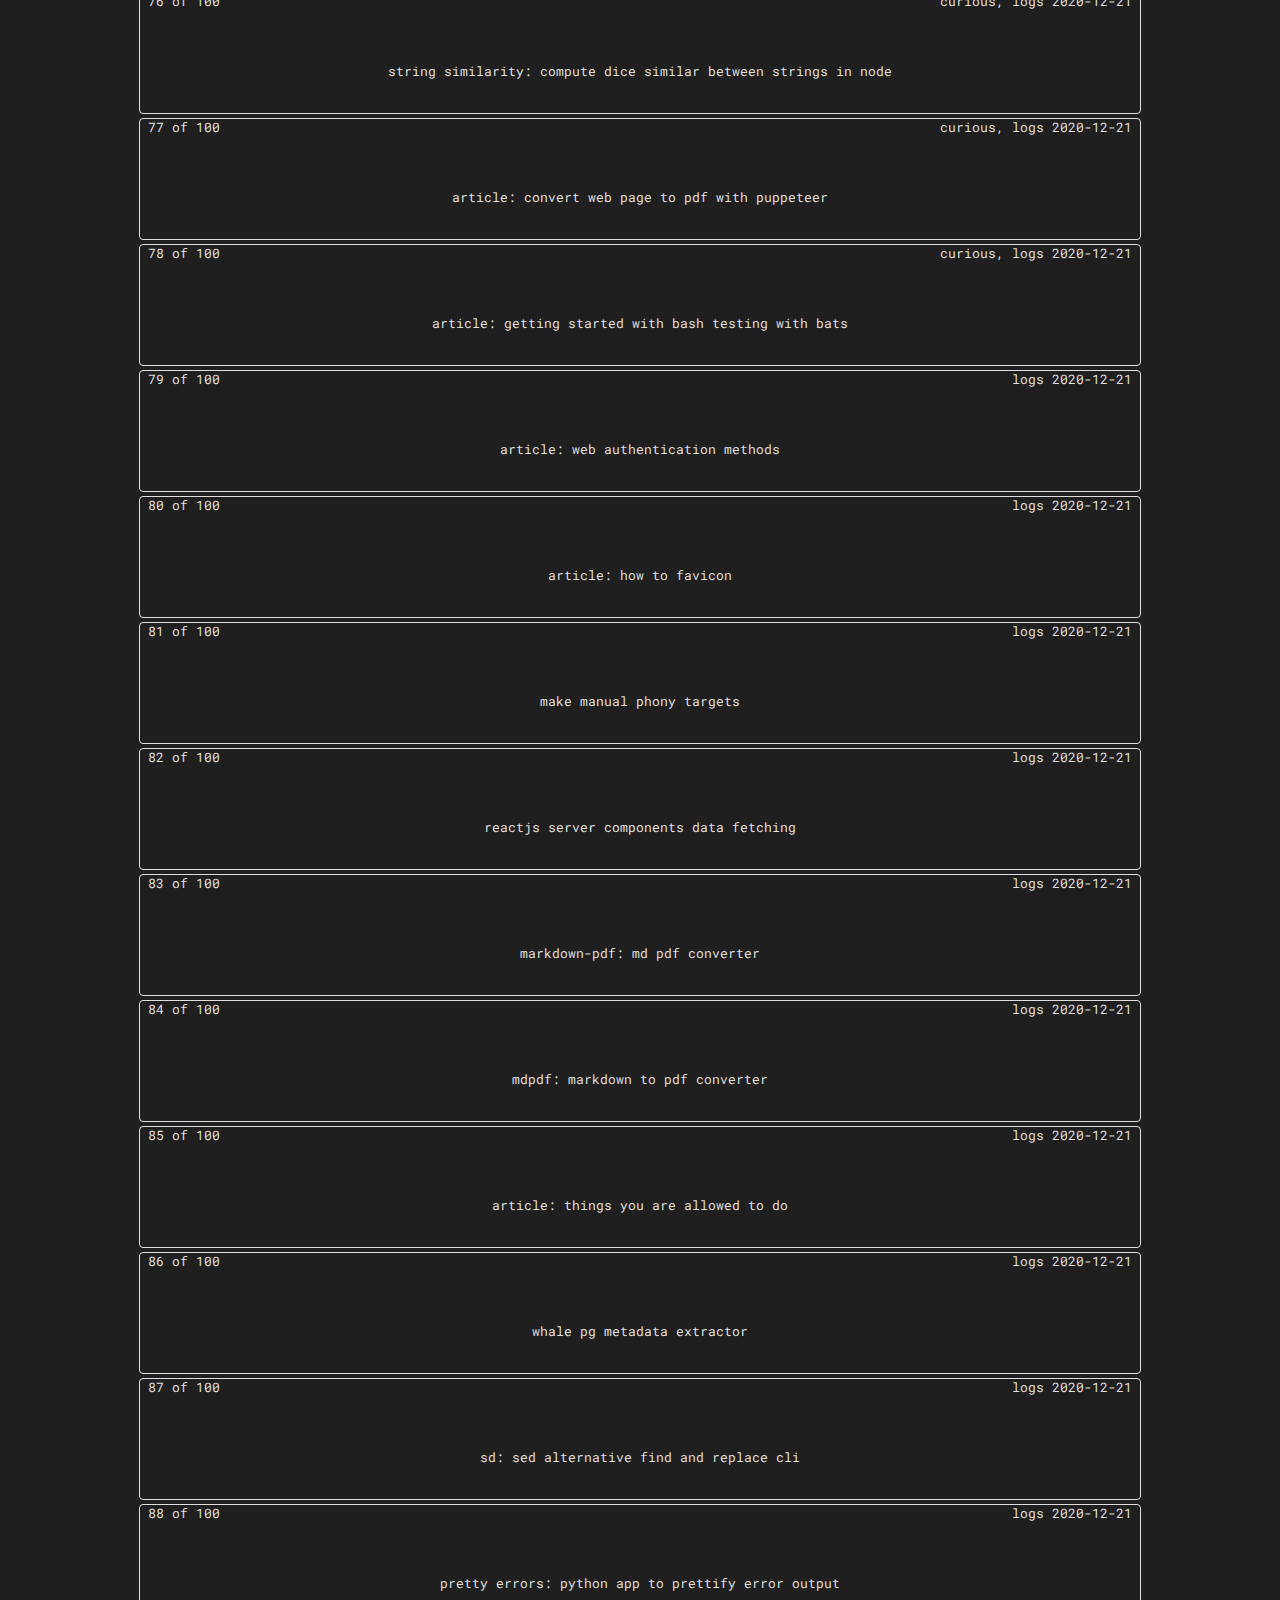
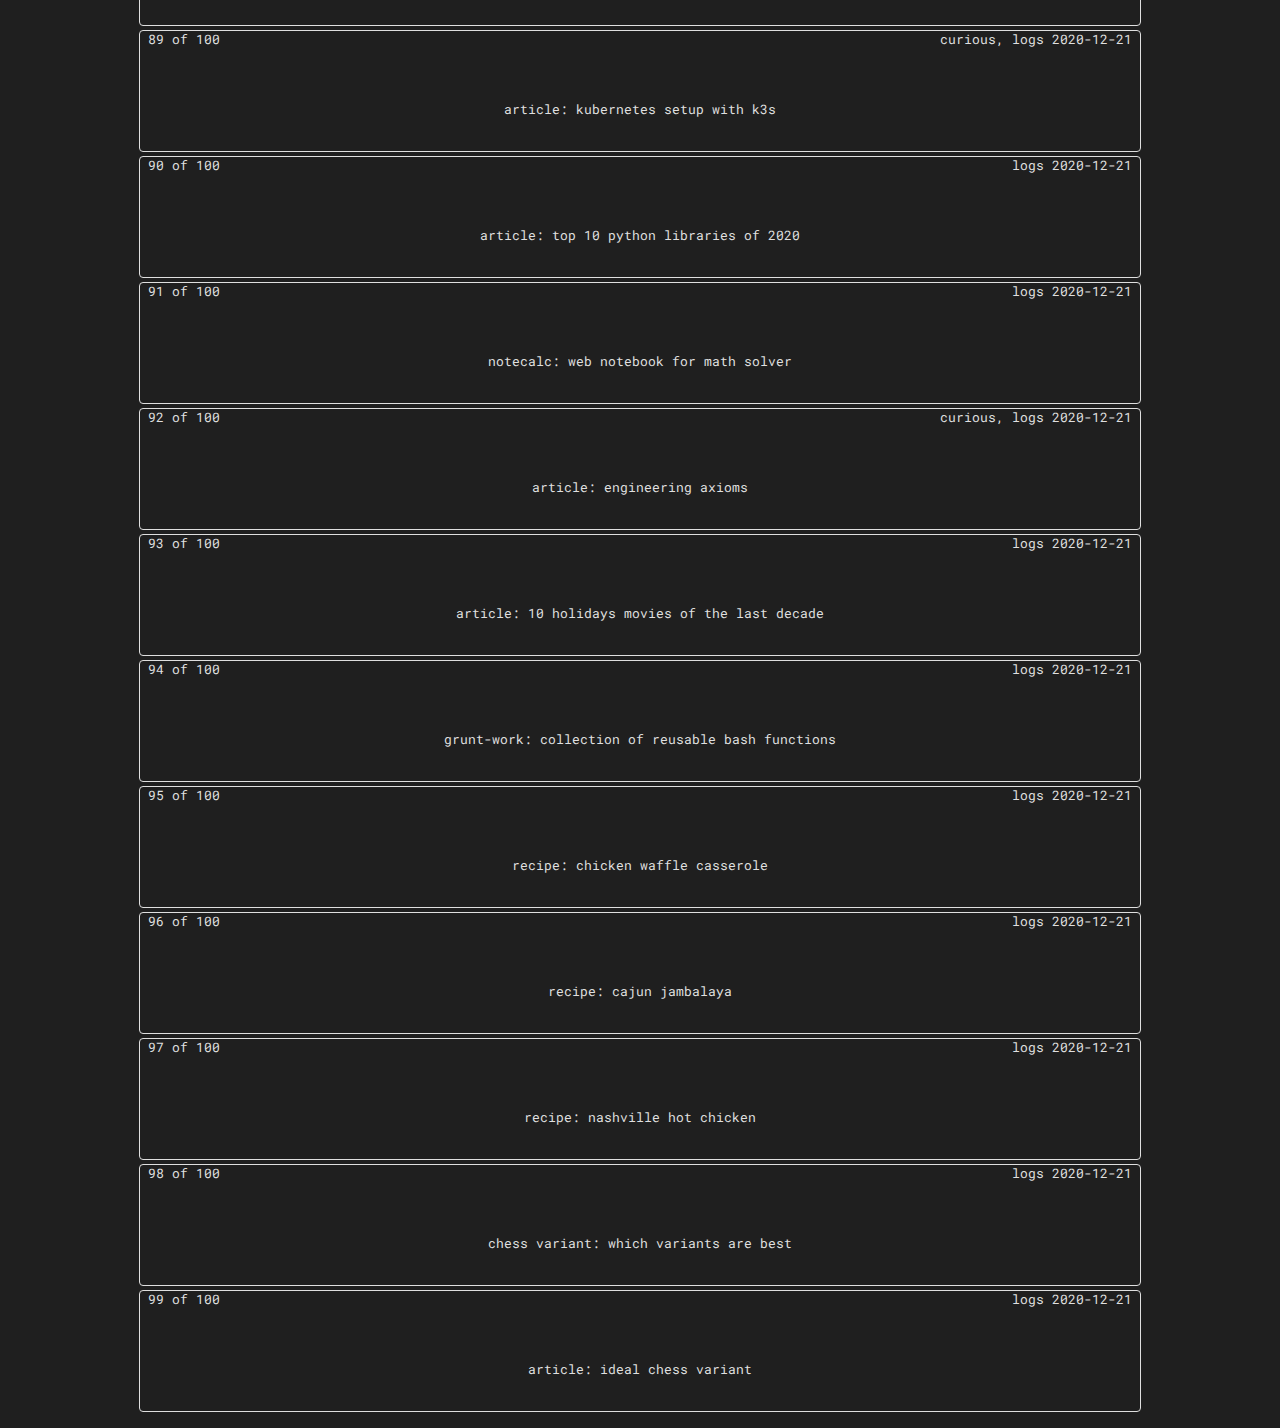
==== commit 7ce0d272: "Update remix logs." ====
--- a/remix/index.html
+++ b/remix/index.html
@@ -1 +1 @@
-<!doctype html><html lang="en"><head><meta charset="utf-8"/><link rel="icon" href="/remix/favicon.png"/><meta name="viewport" content="width=device-width,initial-scale=1,maximum-scale=1"/><meta name="theme-color" content="#000000"/><meta name="description" content="Remix Report"/><link rel="manifest" href="/remix/manifest.json"/><title>Remix</title><link href="/remix/static/css/main.03e0b66b.chunk.css" rel="stylesheet"></head><body><noscript>You need to enable JavaScript to run this app.</noscript><div id="root"></div><script>!function(e){function r(r){for(var n,i,l=r[0],f=r[1],a=r[2],c=0,s=[];c<l.length;c++)i=l[c],Object.prototype.hasOwnProperty.call(o,i)&&o[i]&&s.push(o[i][0]),o[i]=0;for(n in f)Object.prototype.hasOwnProperty.call(f,n)&&(e[n]=f[n]);for(p&&p(r);s.length;)s.shift()();return u.push.apply(u,a||[]),t()}function t(){for(var e,r=0;r<u.length;r++){for(var t=u[r],n=!0,l=1;l<t.length;l++){var f=t[l];0!==o[f]&&(n=!1)}n&&(u.splice(r--,1),e=i(i.s=t[0]))}return e}var n={},o={1:0},u=[];function i(r){if(n[r])return n[r].exports;var t=n[r]={i:r,l:!1,exports:{}};return e[r].call(t.exports,t,t.exports,i),t.l=!0,t.exports}i.m=e,i.c=n,i.d=function(e,r,t){i.o(e,r)||Object.defineProperty(e,r,{enumerable:!0,get:t})},i.r=function(e){"undefined"!=typeof Symbol&&Symbol.toStringTag&&Object.defineProperty(e,Symbol.toStringTag,{value:"Module"}),Object.defineProperty(e,"__esModule",{value:!0})},i.t=function(e,r){if(1&r&&(e=i(e)),8&r)return e;if(4&r&&"object"==typeof e&&e&&e.__esModule)return e;var t=Object.create(null);if(i.r(t),Object.defineProperty(t,"default",{enumerable:!0,value:e}),2&r&&"string"!=typeof e)for(var n in e)i.d(t,n,function(r){return e[r]}.bind(null,n));return t},i.n=function(e){var r=e&&e.__esModule?function(){return e.default}:function(){return e};return i.d(r,"a",r),r},i.o=function(e,r){return Object.prototype.hasOwnProperty.call(e,r)},i.p="/remix/";var l=this.webpackJsonpremix=this.webpackJsonpremix||[],f=l.push.bind(l);l.push=r,l=l.slice();for(var a=0;a<l.length;a++)r(l[a]);var p=f;t()}([])</script><script src="/remix/static/js/2.894e2b0e.chunk.js"></script><script src="/remix/static/js/main.972e3a9a.chunk.js"></script></body></html>+<!doctype html><html lang="en"><head><meta charset="utf-8"/><link rel="icon" href="/remix/favicon.png"/><meta name="viewport" content="width=device-width,initial-scale=1,maximum-scale=1"/><meta name="theme-color" content="#000000"/><meta name="description" content="Remix Report"/><link rel="manifest" href="/remix/manifest.json"/><title>Remix</title><link href="/remix/static/css/main.03e0b66b.chunk.css" rel="stylesheet"></head><body><noscript>You need to enable JavaScript to run this app.</noscript><div id="root"></div><script>!function(e){function r(r){for(var n,i,l=r[0],f=r[1],a=r[2],c=0,s=[];c<l.length;c++)i=l[c],Object.prototype.hasOwnProperty.call(o,i)&&o[i]&&s.push(o[i][0]),o[i]=0;for(n in f)Object.prototype.hasOwnProperty.call(f,n)&&(e[n]=f[n]);for(p&&p(r);s.length;)s.shift()();return u.push.apply(u,a||[]),t()}function t(){for(var e,r=0;r<u.length;r++){for(var t=u[r],n=!0,l=1;l<t.length;l++){var f=t[l];0!==o[f]&&(n=!1)}n&&(u.splice(r--,1),e=i(i.s=t[0]))}return e}var n={},o={1:0},u=[];function i(r){if(n[r])return n[r].exports;var t=n[r]={i:r,l:!1,exports:{}};return e[r].call(t.exports,t,t.exports,i),t.l=!0,t.exports}i.m=e,i.c=n,i.d=function(e,r,t){i.o(e,r)||Object.defineProperty(e,r,{enumerable:!0,get:t})},i.r=function(e){"undefined"!=typeof Symbol&&Symbol.toStringTag&&Object.defineProperty(e,Symbol.toStringTag,{value:"Module"}),Object.defineProperty(e,"__esModule",{value:!0})},i.t=function(e,r){if(1&r&&(e=i(e)),8&r)return e;if(4&r&&"object"==typeof e&&e&&e.__esModule)return e;var t=Object.create(null);if(i.r(t),Object.defineProperty(t,"default",{enumerable:!0,value:e}),2&r&&"string"!=typeof e)for(var n in e)i.d(t,n,function(r){return e[r]}.bind(null,n));return t},i.n=function(e){var r=e&&e.__esModule?function(){return e.default}:function(){return e};return i.d(r,"a",r),r},i.o=function(e,r){return Object.prototype.hasOwnProperty.call(e,r)},i.p="/remix/";var l=this.webpackJsonpremix=this.webpackJsonpremix||[],f=l.push.bind(l);l.push=r,l=l.slice();for(var a=0;a<l.length;a++)r(l[a]);var p=f;t()}([])</script><script src="/remix/static/js/2.cab0cec5.chunk.js"></script><script src="/remix/static/js/main.02f7128c.chunk.js"></script></body></html>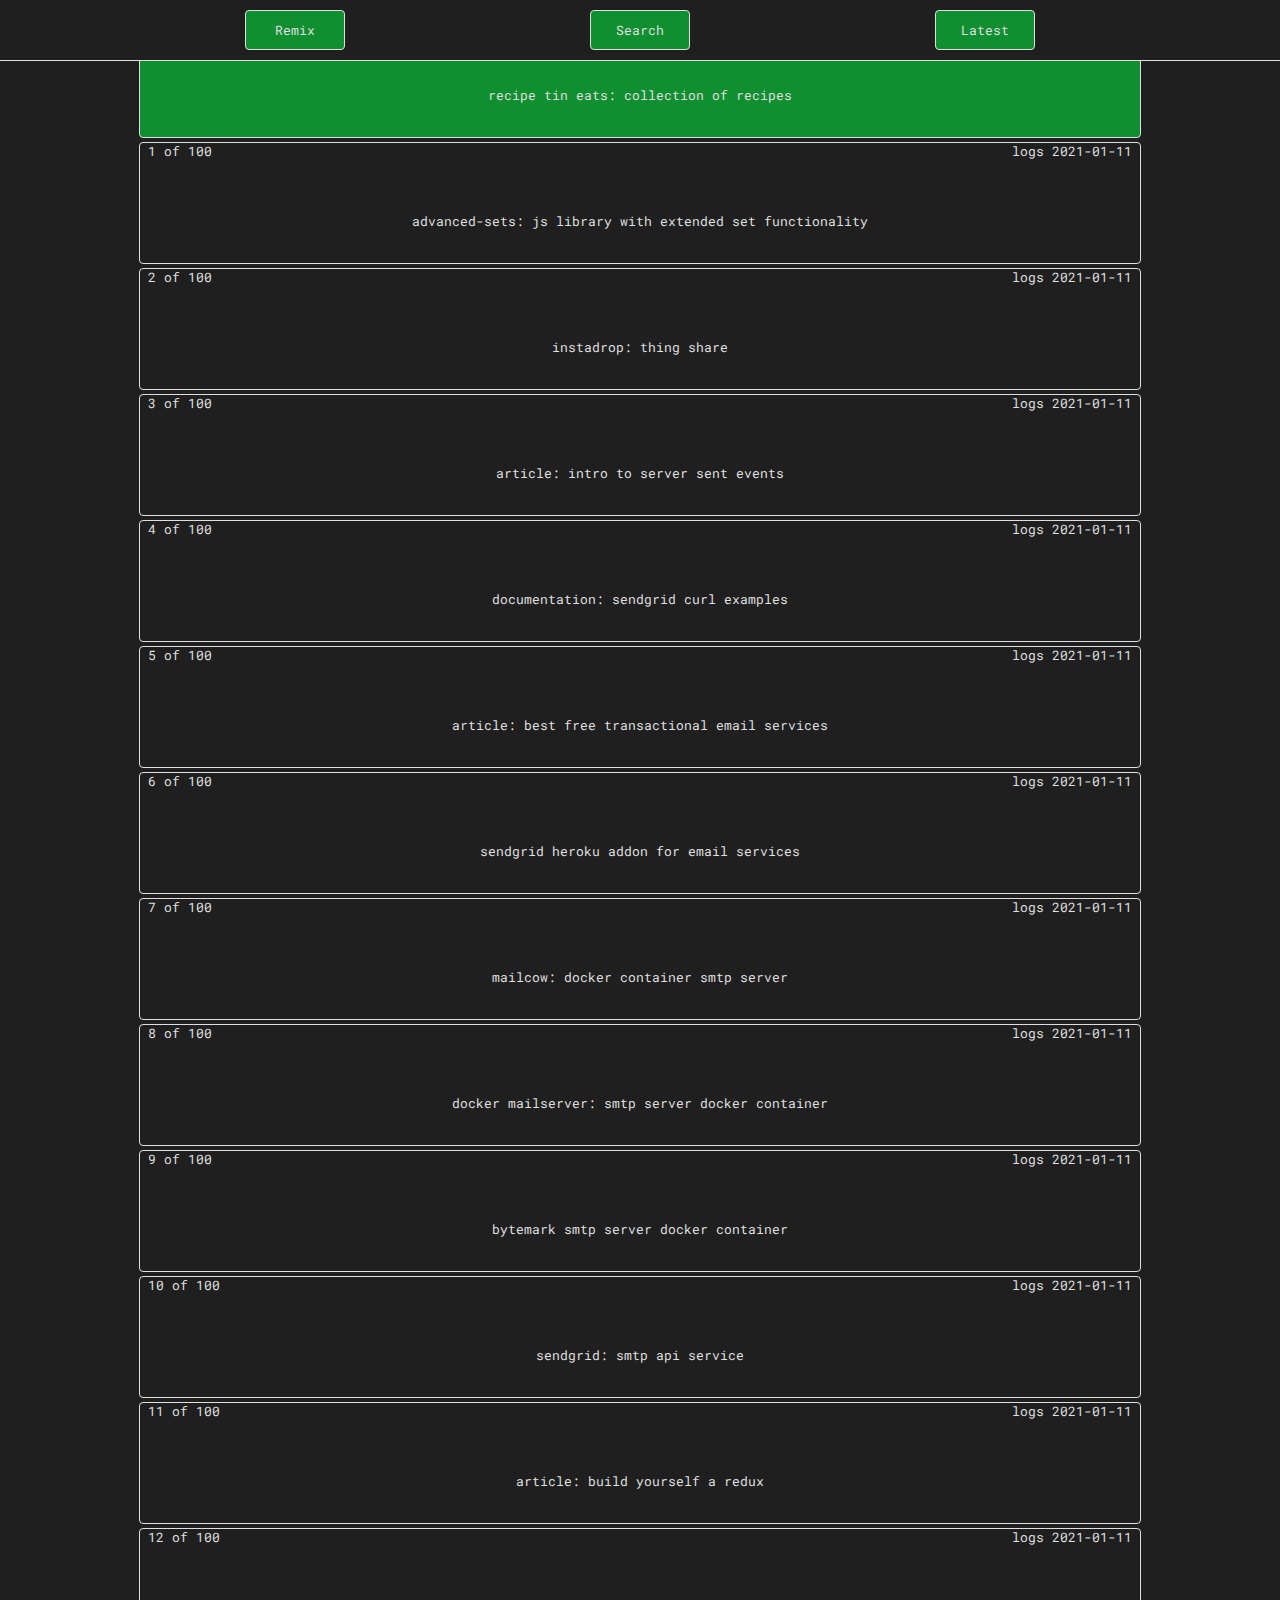
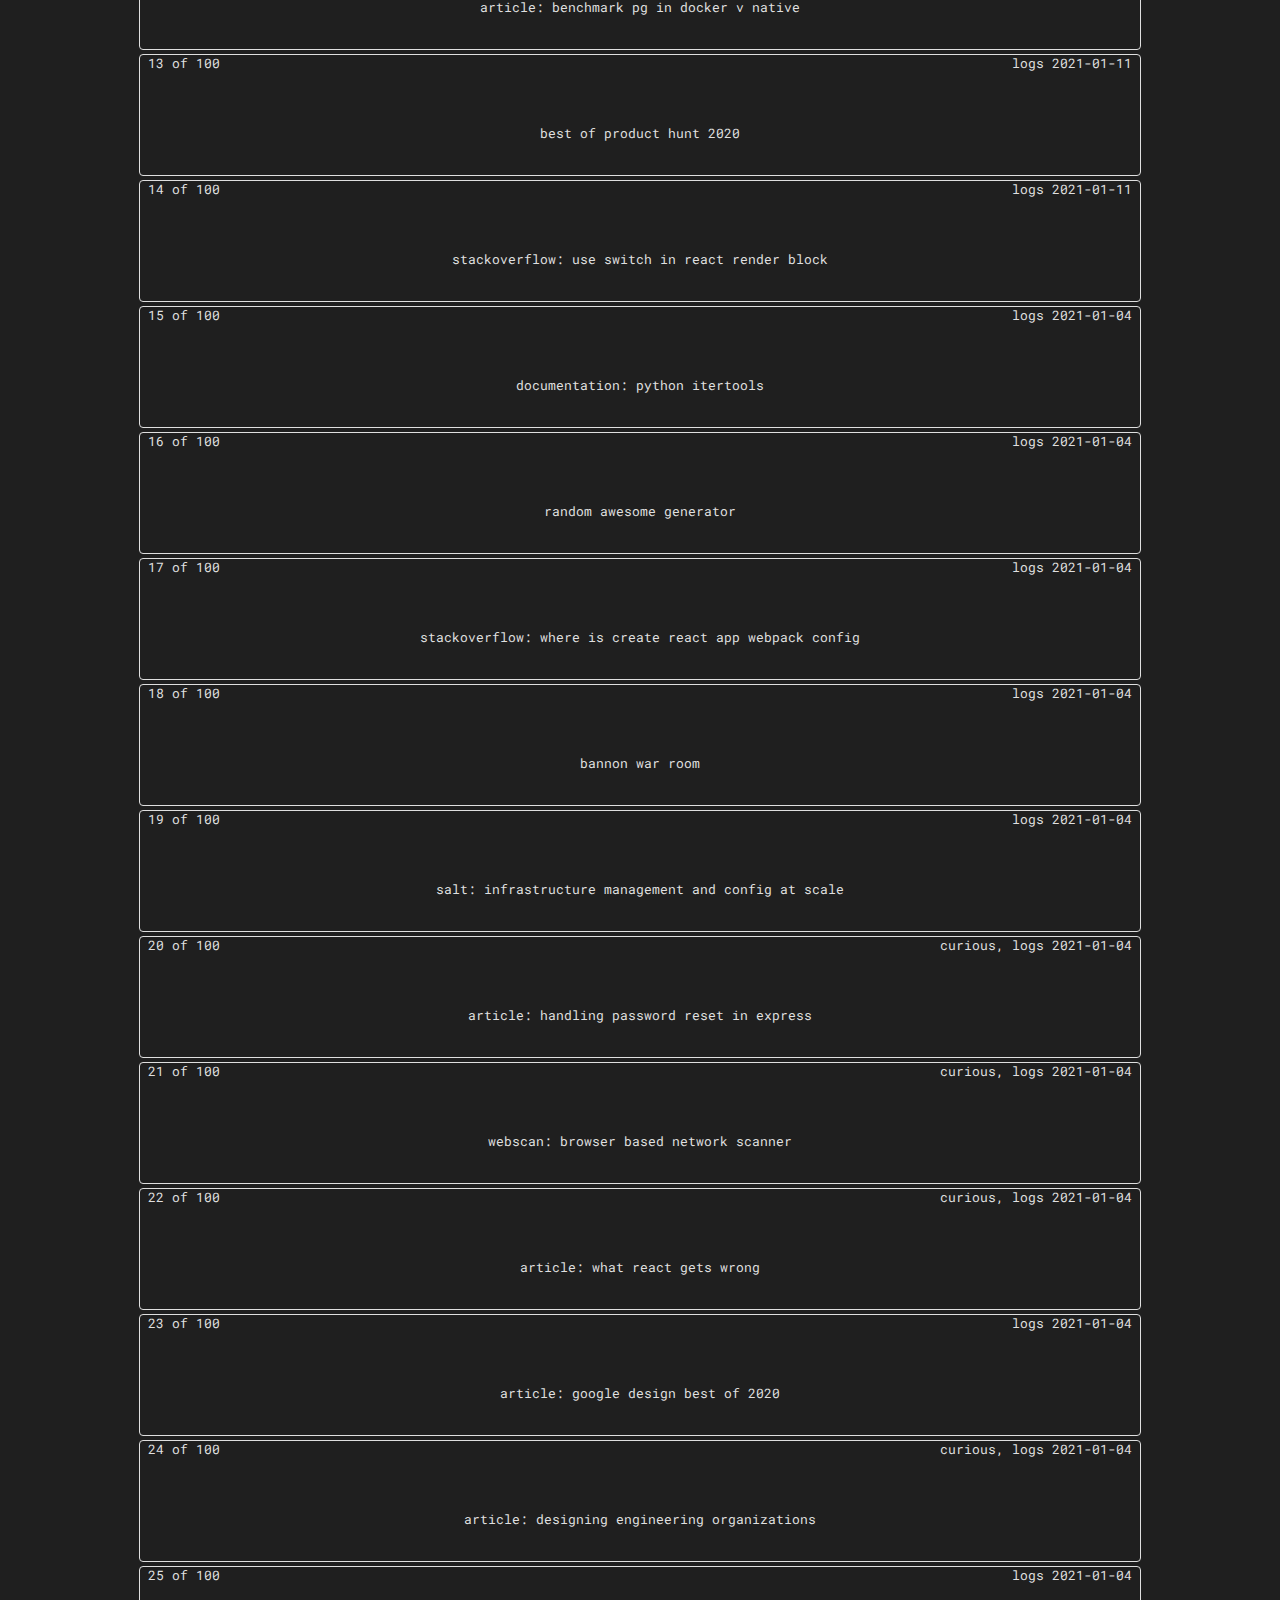
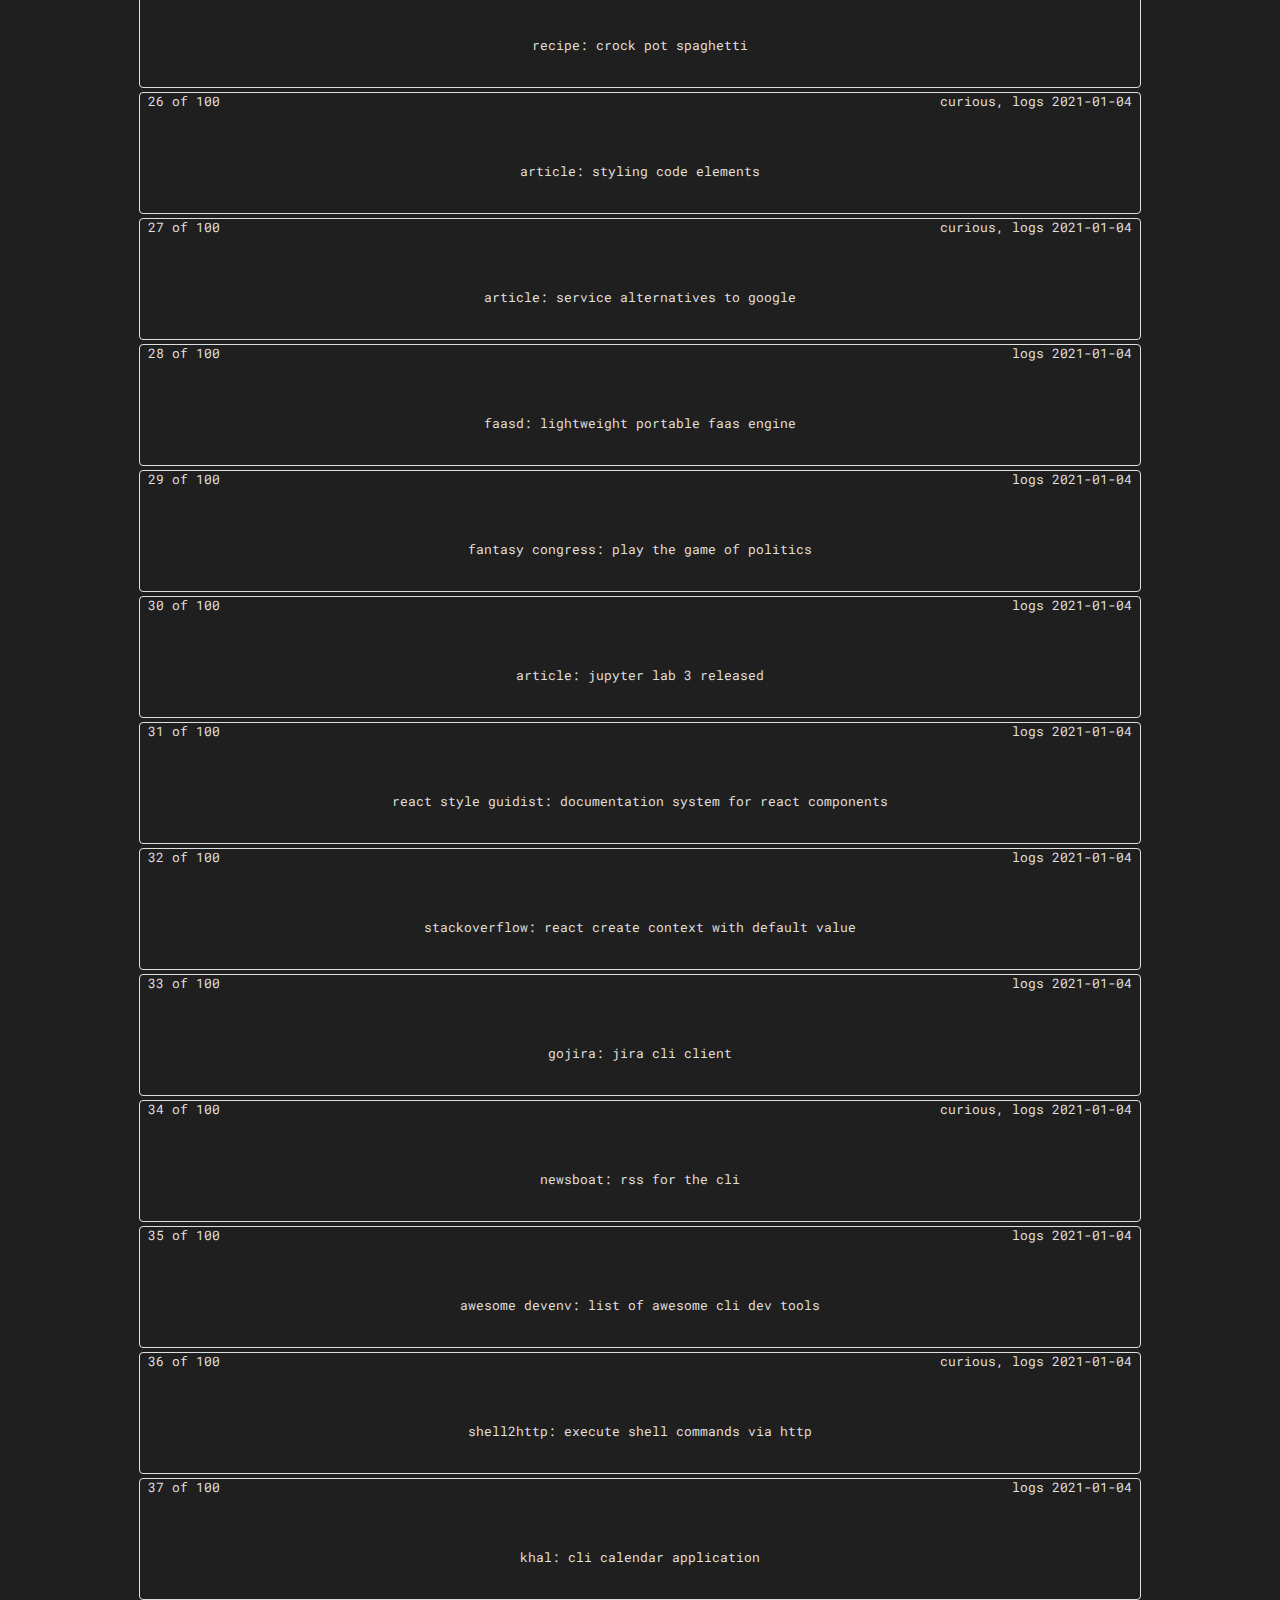
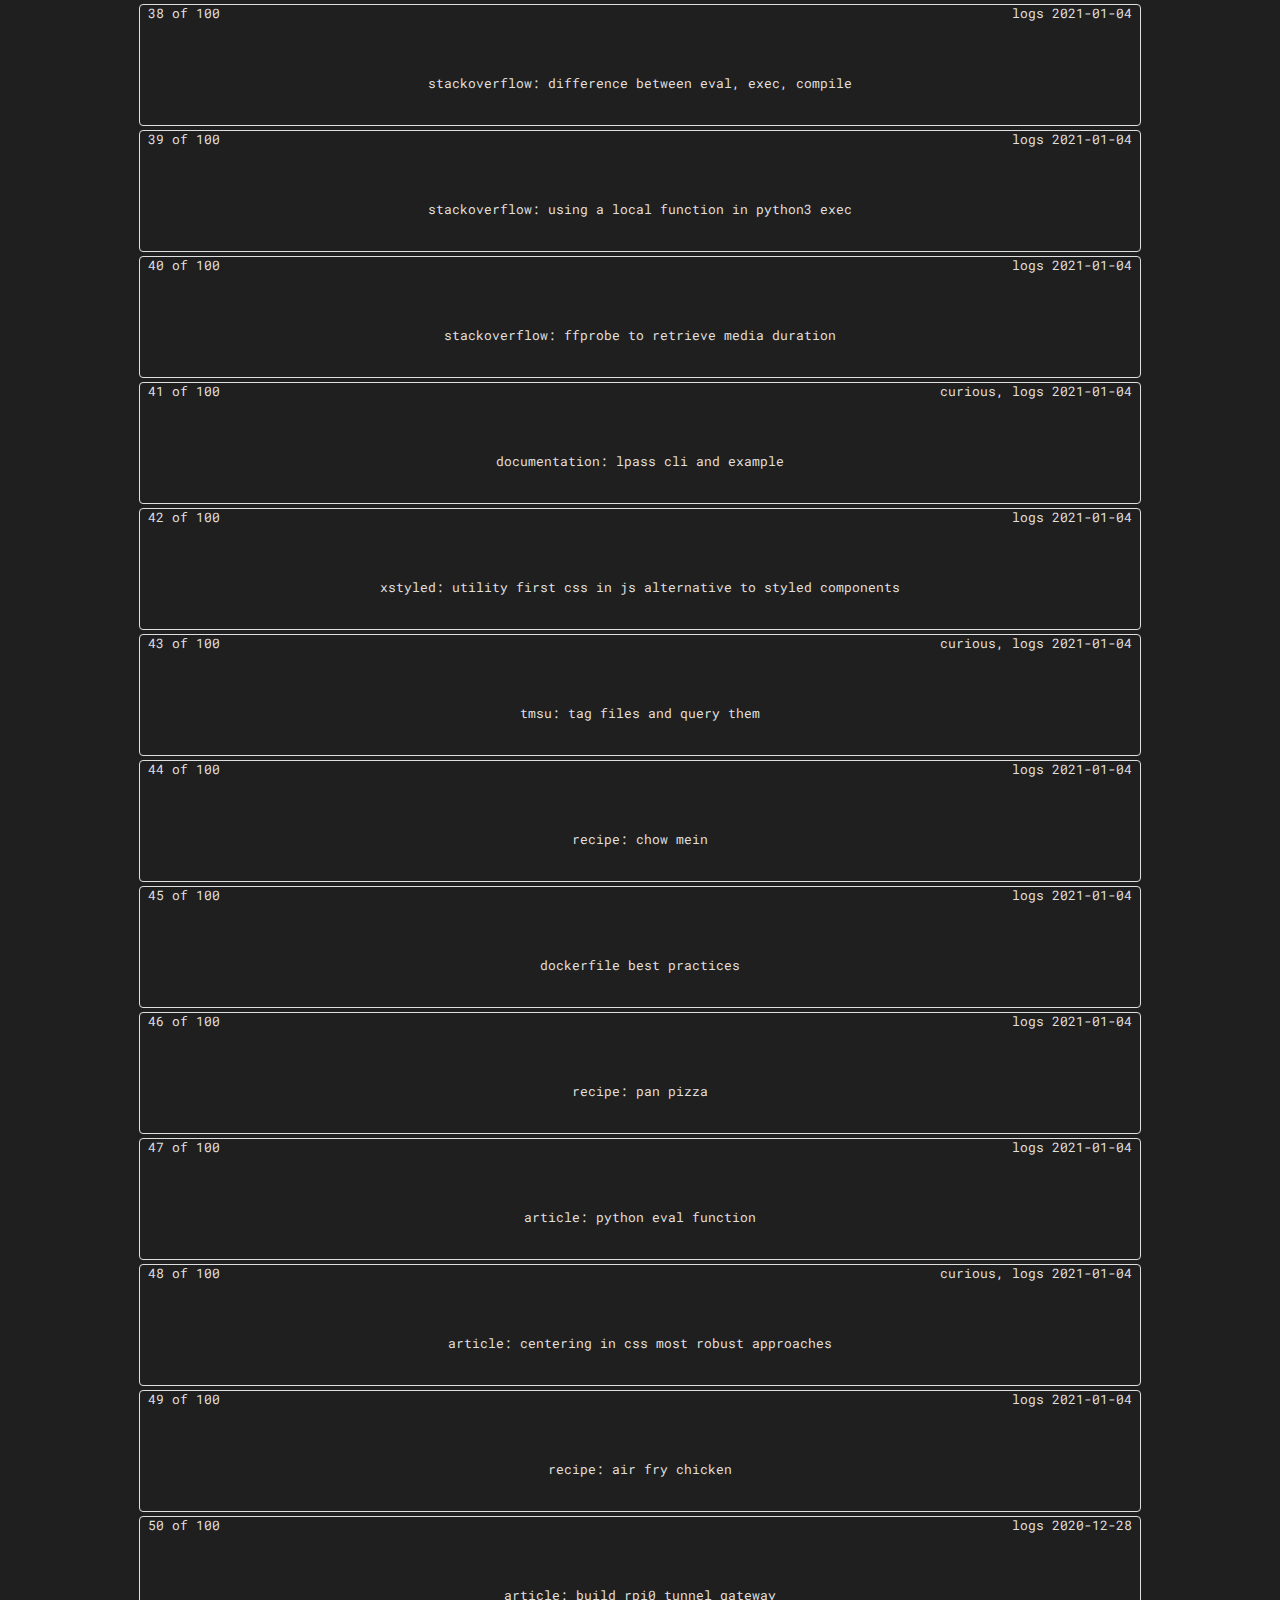
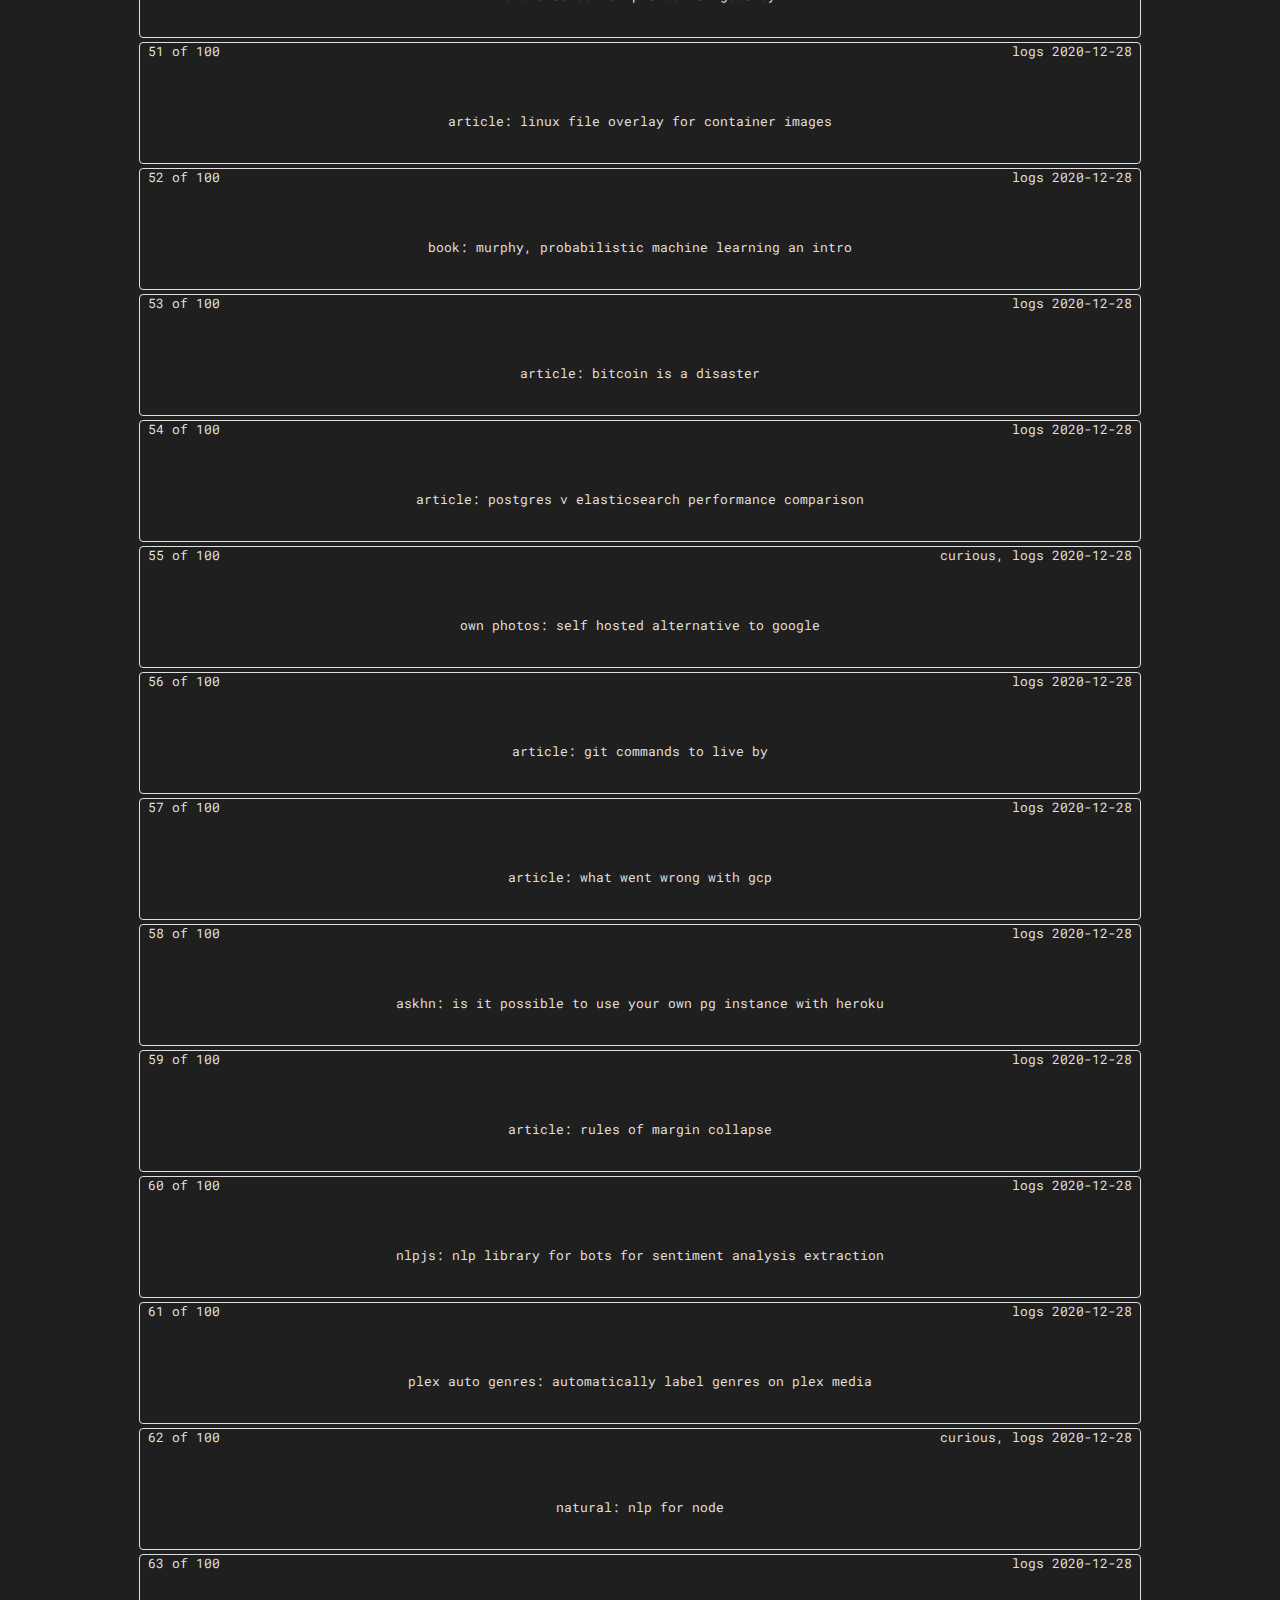
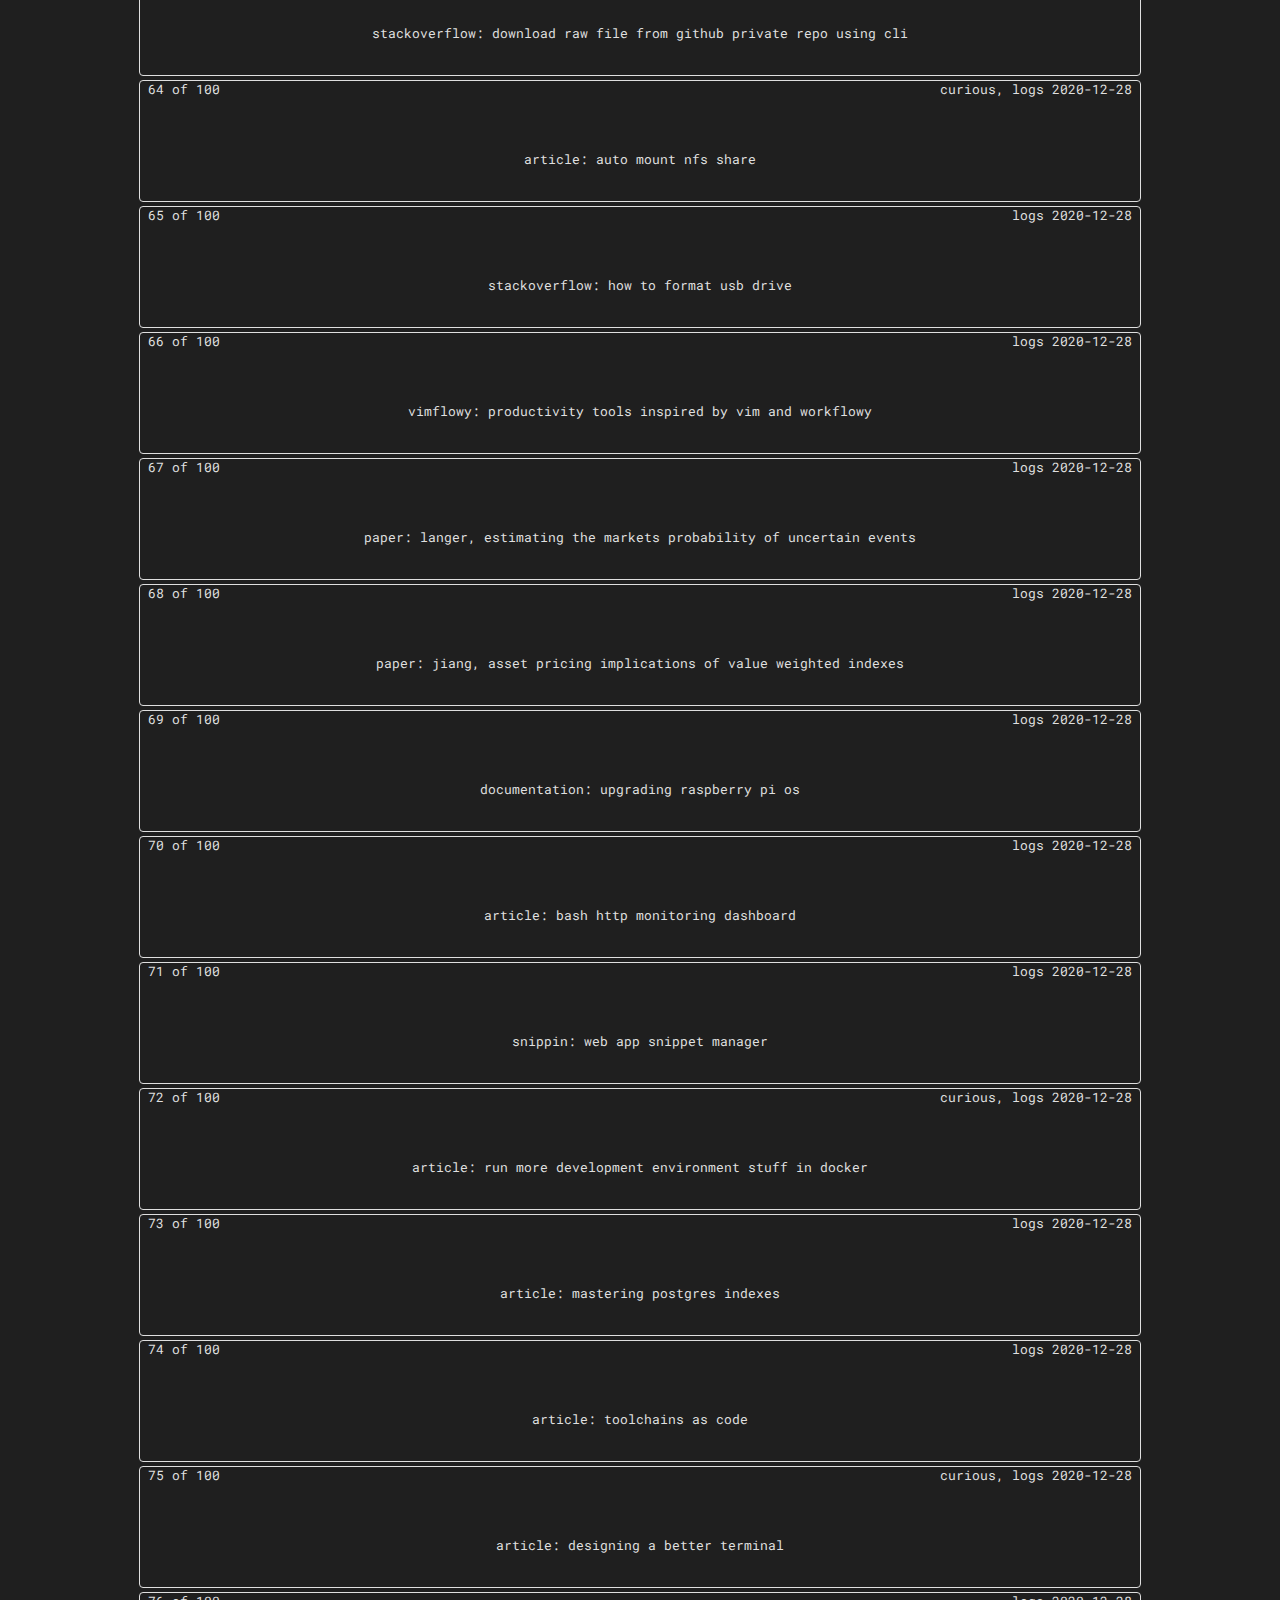
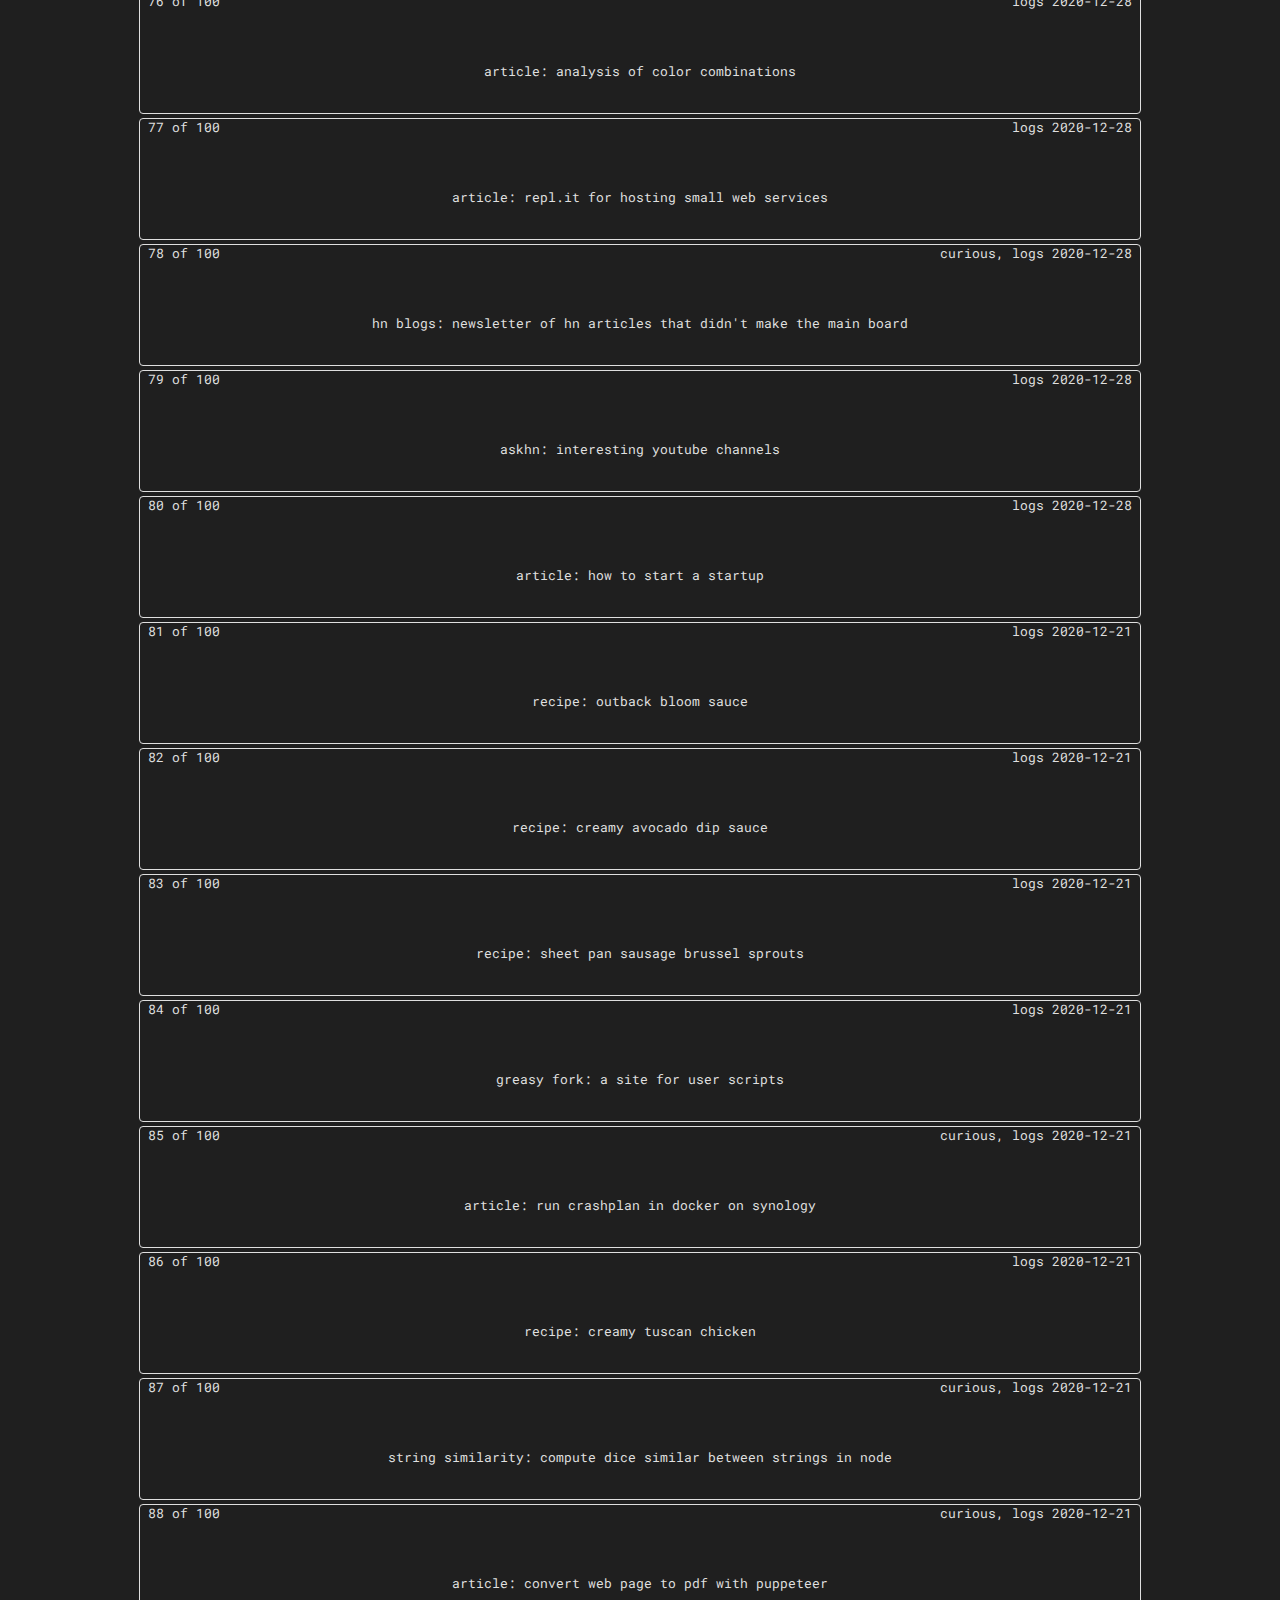
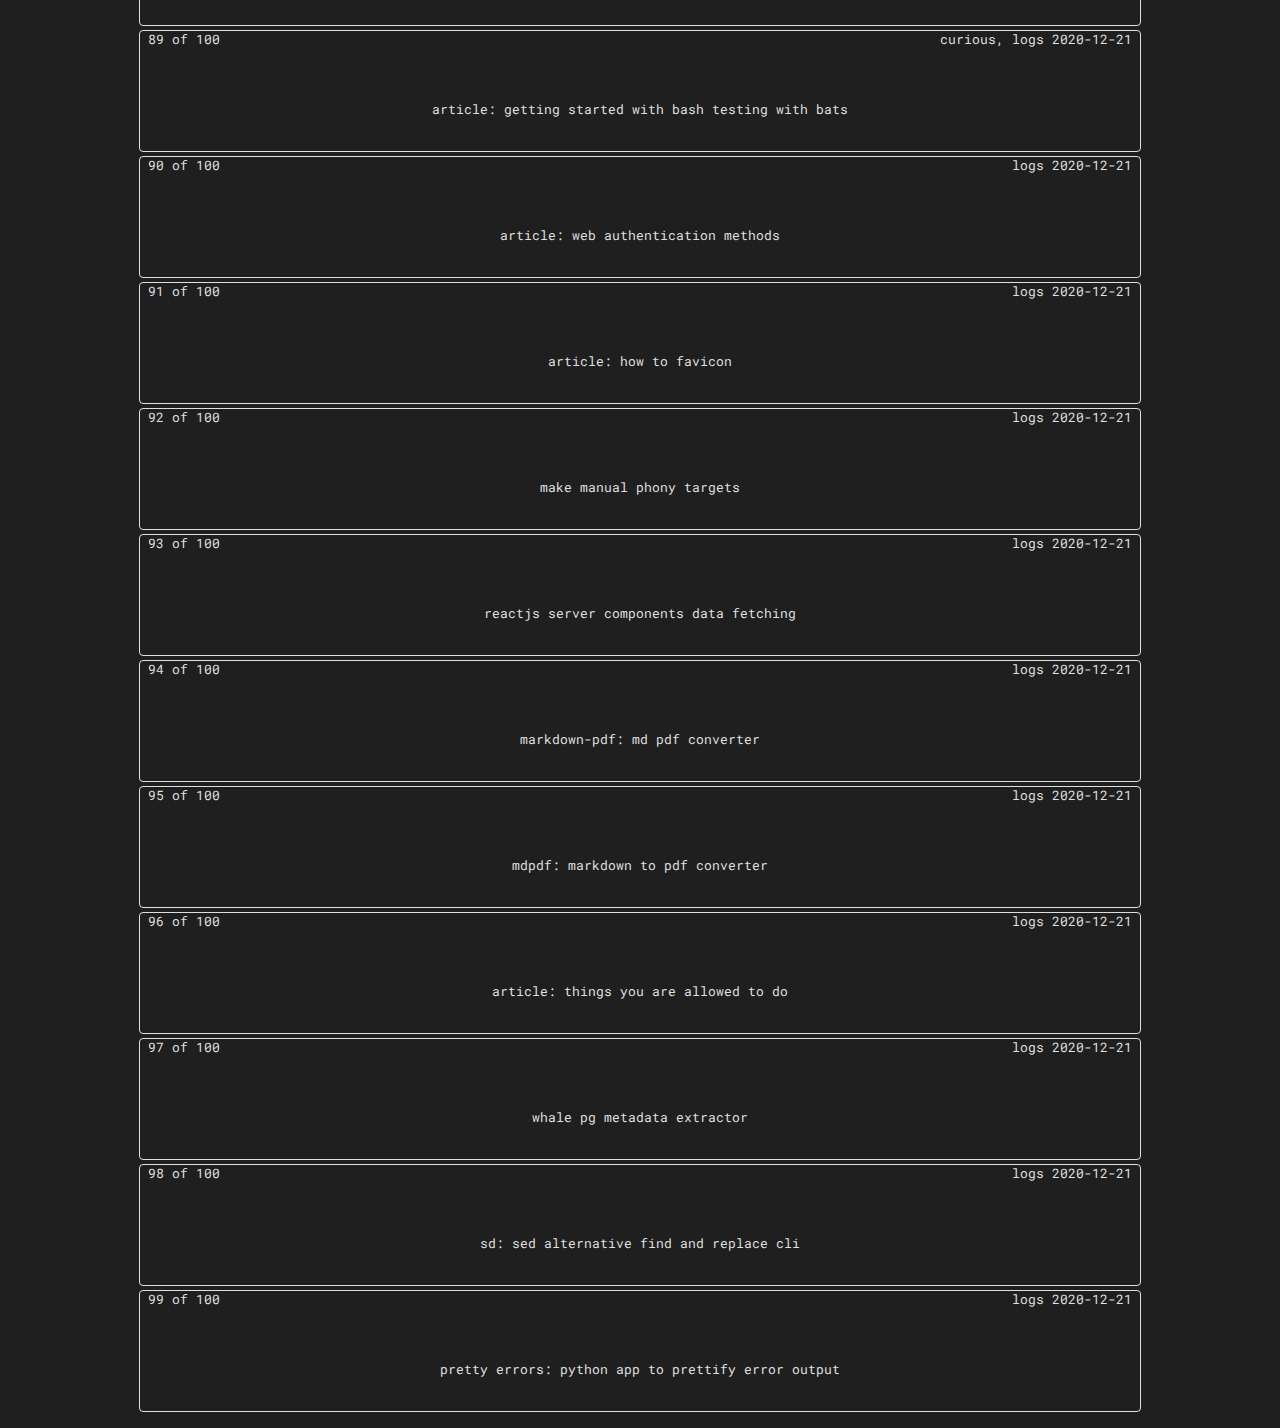
==== commit 817ade60: "Update remix styles." ====
--- a/remix/index.html
+++ b/remix/index.html
@@ -1 +1 @@
-<!doctype html><html lang="en"><head><meta charset="utf-8"/><link rel="icon" href="/remix/favicon.png"/><meta name="viewport" content="width=device-width,initial-scale=1,maximum-scale=1"/><meta name="theme-color" content="#000000"/><meta name="description" content="Remix Report"/><link rel="manifest" href="/remix/manifest.json"/><title>Remix</title><link href="/remix/static/css/main.03e0b66b.chunk.css" rel="stylesheet"></head><body><noscript>You need to enable JavaScript to run this app.</noscript><div id="root"></div><script>!function(e){function r(r){for(var n,i,l=r[0],f=r[1],a=r[2],c=0,s=[];c<l.length;c++)i=l[c],Object.prototype.hasOwnProperty.call(o,i)&&o[i]&&s.push(o[i][0]),o[i]=0;for(n in f)Object.prototype.hasOwnProperty.call(f,n)&&(e[n]=f[n]);for(p&&p(r);s.length;)s.shift()();return u.push.apply(u,a||[]),t()}function t(){for(var e,r=0;r<u.length;r++){for(var t=u[r],n=!0,l=1;l<t.length;l++){var f=t[l];0!==o[f]&&(n=!1)}n&&(u.splice(r--,1),e=i(i.s=t[0]))}return e}var n={},o={1:0},u=[];function i(r){if(n[r])return n[r].exports;var t=n[r]={i:r,l:!1,exports:{}};return e[r].call(t.exports,t,t.exports,i),t.l=!0,t.exports}i.m=e,i.c=n,i.d=function(e,r,t){i.o(e,r)||Object.defineProperty(e,r,{enumerable:!0,get:t})},i.r=function(e){"undefined"!=typeof Symbol&&Symbol.toStringTag&&Object.defineProperty(e,Symbol.toStringTag,{value:"Module"}),Object.defineProperty(e,"__esModule",{value:!0})},i.t=function(e,r){if(1&r&&(e=i(e)),8&r)return e;if(4&r&&"object"==typeof e&&e&&e.__esModule)return e;var t=Object.create(null);if(i.r(t),Object.defineProperty(t,"default",{enumerable:!0,value:e}),2&r&&"string"!=typeof e)for(var n in e)i.d(t,n,function(r){return e[r]}.bind(null,n));return t},i.n=function(e){var r=e&&e.__esModule?function(){return e.default}:function(){return e};return i.d(r,"a",r),r},i.o=function(e,r){return Object.prototype.hasOwnProperty.call(e,r)},i.p="/remix/";var l=this.webpackJsonpremix=this.webpackJsonpremix||[],f=l.push.bind(l);l.push=r,l=l.slice();for(var a=0;a<l.length;a++)r(l[a]);var p=f;t()}([])</script><script src="/remix/static/js/2.cab0cec5.chunk.js"></script><script src="/remix/static/js/main.02f7128c.chunk.js"></script></body></html>+<!doctype html><html lang="en"><head><meta charset="utf-8"/><link rel="icon" href="/remix/favicon.png"/><meta name="viewport" content="width=device-width,initial-scale=1,maximum-scale=1"/><meta name="theme-color" content="#000000"/><meta name="description" content="Remix Report"/><link rel="manifest" href="/remix/manifest.json"/><title>Remix</title><link href="/remix/static/css/main.03e0b66b.chunk.css" rel="stylesheet"></head><body><noscript>You need to enable JavaScript to run this app.</noscript><div id="root"></div><script>!function(e){function r(r){for(var n,i,l=r[0],f=r[1],a=r[2],c=0,s=[];c<l.length;c++)i=l[c],Object.prototype.hasOwnProperty.call(o,i)&&o[i]&&s.push(o[i][0]),o[i]=0;for(n in f)Object.prototype.hasOwnProperty.call(f,n)&&(e[n]=f[n]);for(p&&p(r);s.length;)s.shift()();return u.push.apply(u,a||[]),t()}function t(){for(var e,r=0;r<u.length;r++){for(var t=u[r],n=!0,l=1;l<t.length;l++){var f=t[l];0!==o[f]&&(n=!1)}n&&(u.splice(r--,1),e=i(i.s=t[0]))}return e}var n={},o={1:0},u=[];function i(r){if(n[r])return n[r].exports;var t=n[r]={i:r,l:!1,exports:{}};return e[r].call(t.exports,t,t.exports,i),t.l=!0,t.exports}i.m=e,i.c=n,i.d=function(e,r,t){i.o(e,r)||Object.defineProperty(e,r,{enumerable:!0,get:t})},i.r=function(e){"undefined"!=typeof Symbol&&Symbol.toStringTag&&Object.defineProperty(e,Symbol.toStringTag,{value:"Module"}),Object.defineProperty(e,"__esModule",{value:!0})},i.t=function(e,r){if(1&r&&(e=i(e)),8&r)return e;if(4&r&&"object"==typeof e&&e&&e.__esModule)return e;var t=Object.create(null);if(i.r(t),Object.defineProperty(t,"default",{enumerable:!0,value:e}),2&r&&"string"!=typeof e)for(var n in e)i.d(t,n,function(r){return e[r]}.bind(null,n));return t},i.n=function(e){var r=e&&e.__esModule?function(){return e.default}:function(){return e};return i.d(r,"a",r),r},i.o=function(e,r){return Object.prototype.hasOwnProperty.call(e,r)},i.p="/remix/";var l=this.webpackJsonpremix=this.webpackJsonpremix||[],f=l.push.bind(l);l.push=r,l=l.slice();for(var a=0;a<l.length;a++)r(l[a]);var p=f;t()}([])</script><script src="/remix/static/js/2.894e2b0e.chunk.js"></script><script src="/remix/static/js/main.af5c7030.chunk.js"></script></body></html>